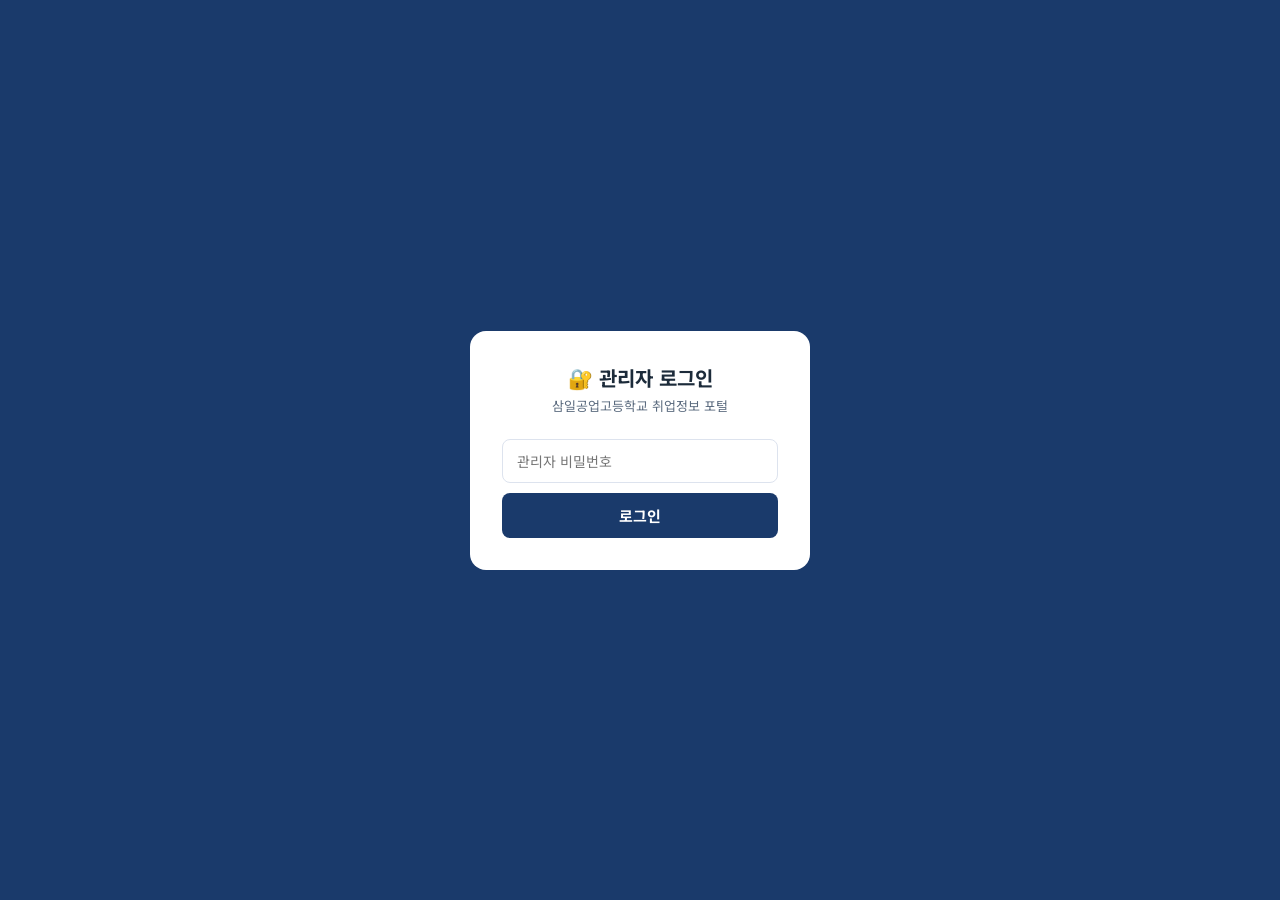
==== admin.html @ c5f9a103 "Add files via upload" ====
<!DOCTYPE html>
<html lang="ko">
<head>
<meta charset="UTF-8">
<meta name="viewport" content="width=device-width, initial-scale=1.0">
<title>관리자 페이지 — 삼일공업고등학교 취업정보 포털</title>
<link href="https://fonts.googleapis.com/css2?family=Noto+Sans+KR:wght@300;400;500;700&display=swap" rel="stylesheet">
<style>
*{margin:0;padding:0;box-sizing:border-box}
:root{
  --primary:#1A3A6B;--primary-light:#2E5FAD;--accent:#E8740A;
  --bg:#F4F6FA;--card:#fff;--text:#1C2B3A;--text-sub:#5A6A7E;
  --border:#DDE3EE;--radius:12px;--shadow:0 2px 12px rgba(26,58,107,.10);
  --red:#E53E3E;--green:#38A169;--sidebar:220px
}
body{font-family:'Noto Sans KR',sans-serif;background:var(--bg);color:var(--text);display:flex;min-height:100vh}

/* 사이드바 */
.sidebar{width:var(--sidebar);background:var(--primary);position:fixed;top:0;left:0;bottom:0;overflow-y:auto;z-index:100}
.sidebar-brand{padding:20px 16px 16px;border-bottom:1px solid rgba(255,255,255,.1)}
.sidebar-brand h2{color:#fff;font-size:14px;font-weight:700}
.sidebar-brand p{color:rgba(255,255,255,.5);font-size:11px;margin-top:2px}
.sidebar-year{padding:10px 16px;background:rgba(255,255,255,.08)}
.sidebar-year label{color:rgba(255,255,255,.6);font-size:11px}
.sidebar-year select{width:100%;margin-top:4px;padding:6px 8px;border-radius:6px;border:none;background:rgba(255,255,255,.15);color:#fff;font-size:13px;font-family:inherit}
.sidebar-year select option{background:var(--primary);color:#fff}
nav.side-nav{padding:8px 0}
.nav-section{padding:10px 16px 4px;font-size:10px;color:rgba(255,255,255,.4);letter-spacing:.5px;text-transform:uppercase}
.nav-item{display:flex;align-items:center;gap:10px;padding:10px 16px;color:rgba(255,255,255,.75);cursor:pointer;transition:.15s;font-size:13px;border-left:3px solid transparent}
.nav-item:hover{background:rgba(255,255,255,.08);color:#fff}
.nav-item.active{background:rgba(255,255,255,.12);color:#fff;border-left-color:var(--accent)}
.nav-item .icon{font-size:16px;width:20px;text-align:center}
.nav-logout{margin:8px 16px;padding:10px;background:rgba(231,74,74,.2);border:1px solid rgba(231,74,74,.3);border-radius:8px;color:#fc8181;font-size:13px;text-align:center;cursor:pointer}
.nav-logout:hover{background:rgba(231,74,74,.3)}

/* 메인 */
.main{margin-left:var(--sidebar);flex:1;padding:24px}
.page-header{margin-bottom:24px}
.page-header h1{font-size:22px;font-weight:700}
.page-header p{font-size:13px;color:var(--text-sub);margin-top:4px}

/* 카드 */
.card{background:var(--card);border-radius:var(--radius);box-shadow:var(--shadow);padding:20px;margin-bottom:16px}
.card-title{font-size:15px;font-weight:700;margin-bottom:16px;display:flex;align-items:center;gap:8px}
.card-title::before{content:'';width:4px;height:18px;background:var(--accent);border-radius:2px}

/* 통계 */
.dash-grid{display:grid;grid-template-columns:repeat(4,1fr);gap:14px;margin-bottom:20px}
.dash-card{background:var(--card);border-radius:var(--radius);padding:16px;box-shadow:var(--shadow);text-align:center}
.dash-num{font-size:28px;font-weight:700;color:var(--primary)}
.dash-label{font-size:12px;color:var(--text-sub);margin-top:4px}

/* 폼 */
.form-row{display:grid;gap:12px;margin-bottom:12px}
.form-row.cols2{grid-template-columns:1fr 1fr}
.form-row.cols3{grid-template-columns:1fr 1fr 1fr}
.form-row.cols4{grid-template-columns:1fr 1fr 1fr 1fr}
.form-group label{display:block;font-size:12px;font-weight:600;margin-bottom:5px;color:var(--text-sub)}
.form-group input,.form-group select,.form-group textarea{width:100%;padding:9px 12px;border:1px solid var(--border);border-radius:8px;font-size:13px;font-family:inherit;outline:none;transition:.2s}
.form-group input:focus,.form-group select:focus,.form-group textarea:focus{border-color:var(--primary-light)}
.form-group textarea{resize:vertical;min-height:80px}

/* 버튼 */
.btn{padding:8px 16px;border-radius:8px;font-size:13px;font-weight:600;cursor:pointer;border:none;font-family:inherit;transition:.15s}
.btn-primary{background:var(--primary);color:#fff}
.btn-primary:hover{background:var(--primary-light)}
.btn-accent{background:var(--accent);color:#fff}
.btn-accent:hover{opacity:.9}
.btn-danger{background:var(--red);color:#fff}
.btn-danger:hover{opacity:.9}
.btn-ghost{background:none;border:1px solid var(--border);color:var(--text-sub)}
.btn-ghost:hover{border-color:var(--primary);color:var(--primary)}
.btn-sm{padding:5px 10px;font-size:12px}
.btn-group{display:flex;gap:8px;margin-top:12px}

/* 테이블 */
.tbl-wrap{overflow-x:auto}
table{width:100%;border-collapse:collapse;font-size:13px}
th{background:var(--bg);padding:10px 12px;text-align:left;font-weight:600;color:var(--text-sub);border-bottom:2px solid var(--border)}
td{padding:10px 12px;border-bottom:1px solid var(--border);vertical-align:middle}
tr:hover td{background:#fafbfd}
.badge{display:inline-block;padding:2px 8px;border-radius:12px;font-size:11px;font-weight:600}
.badge-blue{background:#EBF4FF;color:var(--primary)}
.badge-green{background:#F0FFF4;color:var(--green)}
.badge-orange{background:#FFF3E0;color:var(--accent)}
.badge-red{background:#FFF5F5;color:var(--red)}

/* 탭 패널 */
.tab-panel{display:none}.tab-panel.active{display:block}

/* 토글 스위치 */
.switch{position:relative;display:inline-block;width:40px;height:22px}
.switch input{opacity:0;width:0;height:0}
.slider{position:absolute;cursor:pointer;inset:0;background:#ccc;border-radius:22px;transition:.3s}
.slider:before{content:'';position:absolute;width:16px;height:16px;left:3px;bottom:3px;background:#fff;border-radius:50%;transition:.3s}
input:checked+.slider{background:var(--primary)}
input:checked+.slider:before{transform:translateX(18px)}

/* 알림 */
.alert{padding:10px 14px;border-radius:8px;font-size:13px;margin-bottom:12px}
.alert-success{background:#F0FFF4;color:var(--green);border:1px solid #C6F6D5}
.alert-error{background:#FFF5F5;color:var(--red);border:1px solid #FED7D7}

/* 색상 선택 */
.color-picker-row{display:flex;gap:8px;flex-wrap:wrap;margin-top:6px}
.color-dot{width:28px;height:28px;border-radius:50%;cursor:pointer;border:3px solid transparent;transition:.15s}
.color-dot.selected,.color-dot:hover{border-color:var(--text)}

/* 로그인 화면 */
.login-screen{position:fixed;inset:0;background:var(--primary);display:flex;align-items:center;justify-content:center;z-index:999}
.login-box{background:#fff;border-radius:16px;padding:32px;width:340px;text-align:center}
.login-box h2{font-size:20px;font-weight:700;margin-bottom:4px}
.login-box p{font-size:13px;color:var(--text-sub);margin-bottom:24px}
.login-box input{width:100%;padding:11px 14px;border:1px solid var(--border);border-radius:8px;font-size:14px;font-family:inherit;margin-bottom:10px;outline:none}
.login-box button{width:100%;padding:12px;background:var(--primary);color:#fff;border:none;border-radius:8px;font-size:15px;font-weight:700;cursor:pointer;font-family:inherit}

/* 반응형 */
@media(max-width:900px){
  .sidebar{width:60px}
  .sidebar-brand,.sidebar-year,.nav-section,.nav-item span{display:none}
  .main{margin-left:60px}
  .dash-grid{grid-template-columns:1fr 1fr}
}

.edit-modal-overlay{display:none;position:fixed;inset:0;background:rgba(0,0,0,.5);
  z-index:600;align-items:center;justify-content:center;padding:16px}
.edit-modal-overlay.open{display:flex}
.edit-modal{background:#fff;border-radius:16px;width:100%;max-width:600px;
  max-height:90vh;overflow-y:auto;box-shadow:0 20px 60px rgba(0,0,0,.3)}
.edit-modal-header{padding:18px 20px 14px;border-bottom:1px solid var(--border);
  display:flex;justify-content:space-between;align-items:center;
  position:sticky;top:0;background:#fff;z-index:1}
.edit-modal-header h3{font-size:16px;font-weight:700}
.edit-modal-close{background:none;border:none;font-size:22px;cursor:pointer;color:#999}
.edit-modal-body{padding:20px}
.edit-modal-footer{padding:0 20px 18px;display:flex;gap:8px;justify-content:flex-end}
</style>
</head>
<body>

<!-- 로그인 -->
<div class="login-screen" id="loginScreen" style="display:none">
  <div class="login-box">
    <h2>🔐 관리자 로그인</h2>
    <p>삼일공업고등학교 취업정보 포털</p>
    <input type="password" id="adminPw" placeholder="관리자 비밀번호" onkeydown="if(event.key==='Enter')tryLogin()">
    <button onclick="tryLogin()">로그인</button>
  </div>
</div>

<!-- 사이드바 -->
<div class="sidebar">
  <div class="sidebar-brand">
    <h2>⚙️ 관리자 페이지</h2>
    <p>삼일공업고등학교</p>
  </div>
  <div class="sidebar-year">
    <label>관리 연도</label>
    <select id="yearSelect" onchange="setYear(this.value)"></select>
  </div>
  <nav class="side-nav">
    <div class="nav-section">대시보드</div>
    <div class="nav-item active" onclick="showTab('dashboard',this)"><span class="icon">📊</span><span>현황 대시보드</span></div>

    <div class="nav-section">초기 설정</div>
    <div class="nav-item" onclick="showTab('dept',this)"><span class="icon">🏫</span><span>학과 관리</span></div>
    <div class="nav-item" onclick="showTab('class',this)"><span class="icon">📋</span><span>학과-학년-반 구조</span></div>
    <div class="nav-item" onclick="showTab('teacher',this)"><span class="icon">👨‍🏫</span><span>담임교사 계정</span></div>

    <div class="nav-section">콘텐츠 관리</div>
    <div class="nav-item" onclick="showTab('jobs',this)"><span class="icon">📝</span><span>채용공고 관리</span></div>
    <div class="nav-item" onclick="showTab('banner',this)"><span class="icon">🖼️</span><span>배너 관리</span></div>
    <div class="nav-item" onclick="showTab('employ',this)"><span class="icon">📈</span><span>취업현황 관리</span></div>
    <div class="nav-item" onclick="showTab('stats',this)"><span class="icon">🔢</span><span>통계 설정</span></div>

    <div class="nav-section">학생 데이터</div>
    <div class="nav-item" onclick="showTab('student',this)"><span class="icon">🎓</span><span>학생 데이터</span></div>
  </nav>
  <div class="nav-logout" onclick="logout()">로그아웃</div>
</div>

<!-- 메인 -->
<div class="main">

<!-- 대시보드 -->
<div class="tab-panel active" id="tab-dashboard">
  <div class="page-header"><h1>현황 대시보드</h1><p>전체 현황을 한눈에 확인하세요</p></div>
  <div class="dash-grid">
    <div class="dash-card"><div class="dash-num" id="d-jobs">0</div><div class="dash-label">진행중 채용공고</div></div>
    <div class="dash-card"><div class="dash-num" id="d-teachers">0</div><div class="dash-label">등록 담임교사</div></div>
    <div class="dash-card"><div class="dash-num" id="d-students">0</div><div class="dash-label">등록 학생 수</div></div>
    <div class="dash-card"><div class="dash-num" id="d-depts">0</div><div class="dash-label">운영 학과 수</div></div>
  </div>
  <div class="card">
    <div class="card-title">최근 등록 채용공고</div>
    <div class="tbl-wrap"><table id="dashJobTable">
      <thead><tr><th>업체명</th><th>직무</th><th>마감일</th><th>학교장추천</th><th>상태</th></tr></thead>
      <tbody id="dashJobTb"></tbody>
    </table></div>
  </div>
</div>

<!-- 학과 관리 -->
<div class="tab-panel" id="tab-dept">
  <div class="page-header"><h1>학과 관리</h1><p>학과명을 먼저 설정하세요. 모든 기능의 기반이 됩니다.</p></div>
  <div class="card">
    <div class="card-title">학과 추가</div>
    <div class="form-row cols2">
      <div class="form-group"><label>학과명</label><input id="deptName" placeholder="예: 전자과"></div>
      <div class="form-group"><label>학과 코드</label><input id="deptCode" placeholder="예: EL"></div>
    </div>
    <div class="btn-group"><button class="btn btn-accent" onclick="addDept()">학과 추가</button></div>
  </div>
  <div class="card">
    <div class="card-title">등록된 학과</div>
    <div class="tbl-wrap"><table>
      <thead><tr><th>학과명</th><th>코드</th><th>등록일</th><th>관리</th></tr></thead>
      <tbody id="deptTb"></tbody>
    </table></div>
  </div>
</div>

<!-- 학과-학년-반 구조 -->
<div class="tab-panel" id="tab-class">
  <div class="page-header"><h1>학과-학년-반 구조 설정</h1><p>연도별로 각 학과의 학년-반 구성을 설정합니다.</p></div>
  <div class="card">
    <div class="card-title">반 추가</div>
    <div class="form-row cols4">
      <div class="form-group"><label>학과</label><select id="clsDept"></select></div>
      <div class="form-group"><label>학년</label><select id="clsGrade"><option>1</option><option>2</option><option>3</option></select></div>
      <div class="form-group"><label>반</label><input id="clsNum" type="number" min="1" max="20" placeholder="1"></div>
      <div class="form-group"><label>학생수</label><input id="clsCount" type="number" placeholder="30"></div>
    </div>
    <div class="btn-group"><button class="btn btn-accent" onclick="addClass()">반 추가</button></div>
  </div>
  <div class="card">
    <div class="card-title">구조 현황 (<span id="clsYear"></span>)</div>
    <div class="tbl-wrap"><table>
      <thead><tr><th>학과</th><th>학년</th><th>반</th><th>학생수</th><th>관리</th></tr></thead>
      <tbody id="clsTb"></tbody>
    </table></div>
  </div>
</div>

<!-- 담임교사 계정 -->
<div class="tab-panel" id="tab-teacher">
  <div class="page-header"><h1>담임교사 계정 관리</h1><p>연도별로 담임교사 계정을 생성합니다. 1교사 = 1반.</p></div>
  <div class="card">
    <div class="card-title">계정 추가</div>
    <div class="form-row cols3">
      <div class="form-group"><label>학과</label><select id="tcDept"></select></div>
      <div class="form-group"><label>학년</label><select id="tcGrade"><option>1</option><option>2</option><option>3</option></select></div>
      <div class="form-group"><label>반</label><input id="tcClass" type="number" min="1" placeholder="1"></div>
    </div>
    <div class="form-row cols2">
      <div class="form-group"><label>교사 이름</label><input id="tcName" placeholder="홍길동"></div>
      <div class="form-group"><label>비밀번호</label><input id="tcPw" placeholder="초기 비밀번호"></div>
    </div>
    <div class="btn-group"><button class="btn btn-accent" onclick="addTeacher()">계정 추가</button></div>
  </div>
  <div class="card">
    <div class="card-title">담임교사 목록 (<span id="tcYear"></span>)</div>
    <div class="tbl-wrap"><table>
      <thead><tr><th>학과</th><th>학년</th><th>반</th><th>이름</th><th>아이디</th><th>PW</th><th>관리</th></tr></thead>
      <tbody id="tcTb"></tbody>
    </table></div>
  </div>
</div>

<!-- 채용공고 관리 -->
<div class="tab-panel" id="tab-jobs">
  <div class="page-header"><h1>채용공고 관리</h1><p>채용공고를 등록하고 관리합니다.</p></div>
  <div class="card">
    <div class="card-title">공고 등록</div>
    <div class="form-row cols2">
      <div class="form-group"><label>업체명</label><input id="j-co" placeholder="(주)삼성전자"></div>
      <div class="form-group"><label>직무</label><input id="j-job" placeholder="전자기기 생산"></div>
    </div>
    <div class="form-row cols3">
      <div class="form-group"><label>근무지</label><input id="j-loc" placeholder="수원"></div>
      <div class="form-group"><label>모집인원</label><input id="j-cnt" type="number" placeholder="3"></div>
      <div class="form-group"><label>마감일</label><input id="j-dl" type="date"></div>
    </div>
    <div class="form-row cols2">
      <div class="form-group"><label>태그 (쉼표 구분)</label><input id="j-tags" placeholder="전자과,정규직"></div>
      <div class="form-group"><label>학교장 추천 인원 (0=미해당)</label><input id="j-rec" type="number" value="0" min="0"></div>
    </div>
    <div class="form-row">
      <div class="form-group"><label>상세내용</label><textarea id="j-desc" rows="4" placeholder="채용 상세 내용을 입력하세요"></textarea></div>
    </div>
    <div class="form-row">
      <div class="form-group"><label>붙임파일 URL (쉼표로 구분, 파일명|URL 형식)</label><input id="j-files" placeholder="채용공고문.pdf|https://..., 지원서.hwp|https://..."></div>
    </div>
    <div class="btn-group"><button class="btn btn-accent" onclick="addJob()">공고 등록</button><button class="btn btn-ghost" onclick="clearJobForm()">초기화</button></div>
  </div>
  <div class="card">
    <div class="card-title">공고 목록</div>
    <div class="tbl-wrap"><table>
      <thead><tr><th>업체명</th><th>직무</th><th>근무지</th><th>마감일</th><th>추천</th><th>상태</th><th>관리</th></tr></thead>
      <tbody id="jobTb"></tbody>
    </table></div>
  </div>
</div>

<!-- 배너 관리 -->
<div class="tab-panel" id="tab-banner">
  <div class="page-header"><h1>배너 관리</h1><p>메인 페이지 배너를 등록하고 관리합니다.</p></div>
  <div class="card">
    <div class="card-title">배너 추가</div>
    <div class="form-row cols2">
      <div class="form-group"><label>배너 제목</label><input id="b-title" placeholder="2026 취업박람회 안내"></div>
      <div class="form-group"><label>링크 URL</label><input id="b-url" placeholder="https://..."></div>
    </div>
    <div class="form-row cols2">
      <div class="form-group"><label>마감일</label><input id="b-dl" type="date"></div>
      <div class="form-group"><label>배경 색상</label>
        <div class="color-picker-row" id="colorPicker">
          <div class="color-dot selected" style="background:#1A3A6B" data-color="#1A3A6B" onclick="pickColor(this)"></div>
          <div class="color-dot" style="background:#E8740A" data-color="#E8740A" onclick="pickColor(this)"></div>
          <div class="color-dot" style="background:#2E5FAD" data-color="#2E5FAD" onclick="pickColor(this)"></div>
          <div class="color-dot" style="background:#1D6A4A" data-color="#1D6A4A" onclick="pickColor(this)"></div>
          <div class="color-dot" style="background:#6B46C1" data-color="#6B46C1" onclick="pickColor(this)"></div>
          <div class="color-dot" style="background:#C53030" data-color="#C53030" onclick="pickColor(this)"></div>
        </div>
        <input type="hidden" id="b-color" value="#1A3A6B">
      </div>
    </div>
    <div class="btn-group"><button class="btn btn-accent" onclick="addBanner()">배너 추가</button></div>
  </div>
  <div class="card">
    <div class="card-title">배너 목록</div>
    <div class="tbl-wrap"><table>
      <thead><tr><th>색상</th><th>제목</th><th>마감일</th><th>URL</th><th>관리</th></tr></thead>
      <tbody id="bannerTb"></tbody>
    </table></div>
  </div>
</div>

<!-- 취업현황 -->
<div class="tab-panel" id="tab-employ">
  <div class="page-header"><h1>취업현황 관리</h1><p>연도별 학과별 취업현황을 입력합니다.</p></div>
  <div class="card">
    <div class="card-title">데이터 입력</div>
    <div class="form-row cols3">
      <div class="form-group"><label>학과</label><select id="e-dept"></select></div>
      <div class="form-group"><label>졸업인원</label><input id="e-grad" type="number" placeholder="68"></div>
      <div class="form-group"><label>취업자</label><input id="e-emp" type="number" placeholder="54"></div>
    </div>
    <div class="form-row cols2">
      <div class="form-group"><label>진학자</label><input id="e-adv" type="number" placeholder="8"></div>
      <div class="form-group"><label>연도</label><input id="e-year" type="number" placeholder="2025"></div>
    </div>
    <div class="btn-group"><button class="btn btn-accent" onclick="addEmploy()">저장</button></div>
  </div>
  <div class="card">
    <div class="card-title">주요 취업업체 및 합격자소서/후기</div>
    <div class="form-row cols3">
      <div class="form-group"><label>업체명</label>
        <input id="er-co" placeholder="삼성전자 검색..." autocomplete="off" oninput="showCoSuggest(this.value)" onblur="setTimeout(()=>document.getElementById('co-suggest').style.display='none',200)">
        <div id="co-suggest" style="display:none;position:absolute;background:#fff;border:1px solid var(--border);border-radius:8px;box-shadow:var(--shadow);z-index:50;max-height:160px;overflow-y:auto;min-width:220px"></div>
      </div>
      <div class="form-group"><label>학과</label><select id="er-dept"></select></div>
      <div class="form-group"><label>졸업연도</label><input id="er-year" type="number" placeholder="2025"></div>
    </div>
    <div class="form-row">
      <div class="form-group"><label>합격자소서 (URL 또는 내용)</label><textarea id="er-essay" placeholder="합격자소서 내용 또는 파일 URL"></textarea></div>
    </div>
    <div class="form-row">
      <div class="form-group"><label>합격 후기</label><textarea id="er-review" placeholder="합격 후기 내용"></textarea></div>
    </div>
    <div class="btn-group"><button class="btn btn-accent" onclick="addReview()">등록</button></div>
  </div>
  <div class="card">
    <div class="card-title">취업현황 목록</div>
    <div class="tbl-wrap"><table>
      <thead><tr><th>연도</th><th>학과</th><th>졸업</th><th>취업</th><th>진학</th><th>취업률</th><th>관리</th></tr></thead>
      <tbody id="employTb"></tbody>
    </table></div>
  </div>
</div>

<!-- 통계 설정 -->
<div class="tab-panel" id="tab-stats">
  <div class="page-header"><h1>통계 설정</h1><p>연도별 졸업생 수 및 취업률을 누적 관리합니다.</p></div>
  <div class="card">
    <div class="card-title">연도별 통계 추가</div>
    <div class="form-row cols3">
      <div class="form-group"><label>연도</label><input id="st-year" type="number" placeholder="2025"></div>
      <div class="form-group"><label>졸업생 수</label><input id="st-grad" type="number" placeholder="312"></div>
      <div class="form-group"><label>취업률 (%)</label><input id="st-rate" type="number" placeholder="78"></div>
    </div>
    <div class="btn-group">
      <button class="btn btn-accent" onclick="addStats()">추가</button>
    </div>
    <div id="statsAlert" style="margin-top:12px"></div>
  </div>
  <div class="card">
    <div class="card-title">누적 통계 현황</div>
    <div class="tbl-wrap"><table>
      <thead><tr><th>연도</th><th>졸업생 수</th><th>취업률</th><th>관리</th></tr></thead>
      <tbody id="statsTb"></tbody>
    </table></div>
  </div>
</div>

<!-- 학생 데이터 -->
<div class="tab-panel" id="tab-student">
  <div class="page-header"><h1>학생 데이터 관리</h1><p>담임교사가 업로드한 Excel 파일을 처리합니다.</p></div>
  <div class="card">
    <div class="card-title">Excel 업로드</div>
    <div class="form-row cols2">
      <div class="form-group"><label>학과</label><select id="sd-dept"></select></div>
      <div class="form-group"><label>학년-반</label><select id="sd-class"></select></div>
    </div>
    <div class="form-group" style="margin-bottom:12px"><label>Excel 파일 선택</label>
      <input type="file" id="sd-file" accept=".xlsx,.xls" style="padding:8px;border:1px dashed var(--border);border-radius:8px;width:100%;cursor:pointer">
    </div>
    <div class="btn-group"><button class="btn btn-accent" onclick="uploadExcel()">업로드 처리</button></div>
    <div id="uploadResult" style="margin-top:12px"></div>
  </div>
  <div class="card">
    <div class="card-title">등록 학생 현황</div>
    <div class="form-row cols2">
      <div class="form-group"><label>학과 필터</label><select id="sf-dept" onchange="renderStudents()"><option value="">전체</option></select></div>
      <div class="form-group"><label>검색</label><input id="sf-name" placeholder="이름 또는 학번 검색" oninput="renderStudents()"></div>
    </div>
    <div class="tbl-wrap"><table>
      <thead><tr><th>학과</th><th>학번</th><th>이름</th><th>성별</th><th>담임</th><th>졸업여부</th><th>관리</th></tr></thead>
      <tbody id="studentTb"></tbody>
    </table></div>
  </div>
</div>

<!-- 관리자 설정 -->
<div class="tab-panel" id="tab-settings">
  <div class="page-header"><h1>관리자 설정</h1><p>비밀번호 및 관리자 정보를 관리합니다.</p></div>

  <div class="card">
    <div class="card-title">🔑 마스터 비밀번호</div>
    <p style="font-size:13px;color:var(--text-sub);margin-bottom:14px">마스터 비밀번호는 모든 설정 변경 권한을 가집니다. 최초 기본값: <code>samil_master</code></p>
    <div class="form-row cols3">
      <div class="form-group"><label>현재 마스터 비밀번호</label><input type="password" id="mp-cur" placeholder="현재 비밀번호"></div>
      <div class="form-group"><label>새 비밀번호</label><input type="password" id="mp-new" placeholder="새 비밀번호"></div>
      <div class="form-group"><label>비밀번호 확인</label><input type="password" id="mp-confirm" placeholder="다시 입력"></div>
    </div>
    <div class="btn-group"><button class="btn btn-accent" onclick="changeMasterPw()">마스터 비밀번호 변경</button></div>
    <div id="mp-alert" style="margin-top:10px"></div>
  </div>

  <div class="card">
    <div class="card-title">🔓 공통 비밀번호</div>
    <p style="font-size:13px;color:var(--text-sub);margin-bottom:14px">공통 비밀번호는 여러 관리자가 함께 사용합니다. 최초 기본값: <code>samil2024</code></p>
    <div class="form-row cols3">
      <div class="form-group"><label>마스터 비밀번호 (권한 확인)</label><input type="password" id="cp-master" placeholder="마스터 비밀번호 입력"></div>
      <div class="form-group"><label>새 공통 비밀번호</label><input type="password" id="cp-new" placeholder="새 공통 비밀번호"></div>
      <div class="form-group"><label>비밀번호 확인</label><input type="password" id="cp-confirm" placeholder="다시 입력"></div>
    </div>
    <div class="btn-group"><button class="btn btn-accent" onclick="changeCommonPw()">공통 비밀번호 변경</button></div>
    <div id="cp-alert" style="margin-top:10px"></div>
  </div>

  <div class="card">
    <div class="card-title">ℹ️ 현재 비밀번호 상태</div>
    <table style="width:100%;font-size:13px">
      <thead><tr><th style="padding:8px;background:var(--bg);text-align:left">구분</th><th style="padding:8px;background:var(--bg);text-align:left">설명</th><th style="padding:8px;background:var(--bg);text-align:left">상태</th></tr></thead>
      <tbody>
        <tr><td style="padding:10px">🔑 마스터 비밀번호</td><td style="padding:10px;color:var(--text-sub)">모든 권한 (비밀번호 변경 포함)</td><td style="padding:10px"><span id="mp-status" class="badge badge-blue">설정됨</span></td></tr>
        <tr><td style="padding:10px">🔓 공통 비밀번호</td><td style="padding:10px;color:var(--text-sub)">일반 관리 작업 (공고/배너/현황 등)</td><td style="padding:10px"><span id="cp-status" class="badge badge-green">설정됨</span></td></tr>
      </tbody>
    </table>
  </div>
</div>

</div><!-- /main -->

<script>
// ── 상태 ──
let DB = JSON.parse(localStorage.getItem('samilAdmin')||'{}');
const INIT = {depts:[],classes:[],teachers:[],jobs:[],banners:[],employ:[],reviews:[],students:[],stats:{grad:0,rate:0},year:new Date().getFullYear()};
if(!DB.depts) DB = {...INIT,...DB};

let currentYear = DB.year || new Date().getFullYear();
// 비밀번호 (localStorage 우선, 없으면 기본값)
function getMasterPw(){ return localStorage.getItem('samilMasterPw')||'samil_master'; }
function getCommonPw(){ return localStorage.getItem('samilCommonPw')||'samil2024'; }

function save(){ localStorage.setItem('samilAdmin',JSON.stringify(DB)); }

// Sheets 동기화 헬퍼
async function syncJobToSheets(action, data){
  try{
    let res;
    if(action==='add')    res = await SAMIL_API.addJob(data);
    if(action==='update') res = await SAMIL_API.updateJob(data.id, data);
    if(action==='delete') res = await SAMIL_API.deleteJob(data.id);
    if(action==='toggle') res = await SAMIL_API.toggleJob(data.id);
    if(res && !res.success) console.error('Sheets 동기화 오류:', res.error);
    else {
      // Sheets에서 최신 목록 재로드
      const r = await SAMIL_API.getJobs();
      if(r.success) DB.jobs = r.data;
    }
  }catch(e){ console.warn('Sheets 동기화 실패:', e); }
}
async function syncBannerToSheets(action, data){
  try{
    let res;
    if(action==='add')    res = await SAMIL_API.addBanner(data);
    if(action==='delete') res = await SAMIL_API.deleteBanner(data.id);
    if(res && res.success){
      const r = await SAMIL_API.getBanners();
      if(r.success) DB.banners = r.data;
    }
  }catch(e){ console.warn('Sheets 배너 동기화 실패:', e); }
}
async function syncDeptToSheets(action, data){
  try{
    if(action==='add')    await SAMIL_API.addDept(data);
    if(action==='delete') await SAMIL_API.deleteDept(data.name);
    const r = await SAMIL_API.getDepts();
    if(r.success) DB.depts = r.data;
  }catch(e){ console.warn('Sheets 학과 동기화 실패:', e); }
}
async function syncStatToSheets(action, data){
  try{
    if(action==='save')   await SAMIL_API.saveAnnualStat(data);
    if(action==='delete') await SAMIL_API.deleteAnnualStat(data.year);
    const r = await SAMIL_API.getStats();
    if(r.success) DB.statsHistory = r.data;
  }catch(e){ console.warn('Sheets 통계 동기화 실패:', e); }
}

function changeMasterPw(){
  const cur=document.getElementById('mp-cur').value;
  const nw=document.getElementById('mp-new').value;
  const cf=document.getElementById('mp-confirm').value;
  const al=document.getElementById('mp-alert');
  if(cur!==getMasterPw()){al.innerHTML='<div class="alert alert-error">❌ 현재 비밀번호가 틀렸습니다.</div>';return;}
  if(nw.length<4){al.innerHTML='<div class="alert alert-error">❌ 비밀번호는 4자 이상이어야 합니다.</div>';return;}
  if(nw!==cf){al.innerHTML='<div class="alert alert-error">❌ 새 비밀번호가 일치하지 않습니다.</div>';return;}
  localStorage.setItem('samilMasterPw',nw);
  al.innerHTML='<div class="alert alert-success">✅ 마스터 비밀번호가 변경되었습니다.</div>';
  ['mp-cur','mp-new','mp-confirm'].forEach(x=>document.getElementById(x).value='');
}

function changeCommonPw(){
  const master=document.getElementById('cp-master').value;
  const nw=document.getElementById('cp-new').value;
  const cf=document.getElementById('cp-confirm').value;
  const al=document.getElementById('cp-alert');
  if(master!==getMasterPw()){al.innerHTML='<div class="alert alert-error">❌ 마스터 비밀번호가 틀렸습니다.</div>';return;}
  if(nw.length<4){al.innerHTML='<div class="alert alert-error">❌ 비밀번호는 4자 이상이어야 합니다.</div>';return;}
  if(nw!==cf){al.innerHTML='<div class="alert alert-error">❌ 새 비밀번호가 일치하지 않습니다.</div>';return;}
  localStorage.setItem('samilCommonPw',nw);
  al.innerHTML='<div class="alert alert-success">✅ 공통 비밀번호가 변경되었습니다.</div>';
  ['cp-master','cp-new','cp-confirm'].forEach(x=>document.getElementById(x).value='');
}

// ── 로그인 ──
async function tryLogin(){
  const pw = document.getElementById('adminPw').value;
  if(pw===getMasterPw()||pw===getCommonPw()){
    sessionStorage.setItem('samilAdminAuth','1');
    document.getElementById('loginScreen').style.display='none';
    await loadFromSheets();
    init();
  } else alert('비밀번호가 틀렸습니다.');
}
// 이미 로그인된 경우 스킵
window.addEventListener('DOMContentLoaded', async ()=>{
  if(sessionStorage.getItem('samilAdminAuth')==='1'){
    await loadFromSheets();
    init();
  } else {
    document.getElementById('loginScreen').style.display='flex';
  }
});

async function loadFromSheets(){
  try{
    const [deptsRes, bannersRes, jobsRes, statsRes] = await Promise.all([
      SAMIL_API.getDepts(),
      SAMIL_API.getBanners(),
      SAMIL_API.getJobs(),
      SAMIL_API.getStats(),
    ]);
    if(deptsRes.success && deptsRes.data.length)
      DB.depts = deptsRes.data.map(d=>({name:d.name, code:d.code||'', date:d.startYear||today()}));
    if(bannersRes.success) DB.banners      = bannersRes.data;
    if(jobsRes.success)    DB.jobs         = jobsRes.data;
    if(statsRes.success)   DB.statsHistory = statsRes.data;
    save(); // 로컬 캐시 갱신
  }catch(e){ console.warn('Sheets 로드 오류, 로컬 데이터 사용:', e); }
}
function logout(){ sessionStorage.removeItem('samilAdminAuth'); document.getElementById('loginScreen').style.display='flex'; }

// ── 초기화 ──
function init(){
  // 연도 선택
  const sel = document.getElementById('yearSelect');
  const yr = new Date().getFullYear();
  sel.innerHTML = '';
  for(let y=yr+1;y>=yr-3;y--){ const o=document.createElement('option'); o.value=y; o.textContent=y+'년'; if(y===currentYear) o.selected=true; sel.appendChild(o); }
  renderAll();
}

function setYear(y){ currentYear=parseInt(y); DB.year=currentYear; save(); renderAll(); }

function renderAll(){
  updateDeptSelects();
  renderDepts(); renderClasses(); renderTeachers();
  renderJobs(); renderBanners(); renderEmploy();
  renderStudents(); updateDash();
  document.getElementById('clsYear').textContent = currentYear+'년';
  document.getElementById('tcYear').textContent  = currentYear+'년';
  loadStats();
}

// ── 학과 ──
async function addDept(){
  const name=document.getElementById('deptName').value.trim();
  const code=document.getElementById('deptCode').value.trim();
  if(!name){alert('학과명을 입력하세요');return;}
  if(DB.depts.find(d=>d.name===name)){alert('이미 존재하는 학과입니다');return;}
  DB.depts.push({name,code,date:today()});
  save(); updateDeptSelects(); renderDepts();
  document.getElementById('deptName').value=''; document.getElementById('deptCode').value='';
  await syncDeptToSheets('add',{name,code});
}
async function delDept(i){ if(confirm('삭제하시겠습니까?')){ const name=DB.depts[i].name; DB.depts.splice(i,1); save(); updateDeptSelects(); renderDepts(); await syncDeptToSheets('delete',{name}); } }
function renderDepts(){
  document.getElementById('deptTb').innerHTML = DB.depts.map((d,i)=>
    `<tr><td><strong>${d.name}</strong></td><td>${d.code}</td><td>${d.date}</td>
    <td><button class="btn btn-sm btn-danger" onclick="delDept(${i})">삭제</button></td></tr>`
  ).join('') || '<tr><td colspan="4" style="text-align:center;color:var(--text-sub)">등록된 학과 없음</td></tr>';
}

// ── 학과-학년-반 ──
function addClass(){
  const dept=document.getElementById('clsDept').value;
  const grade=document.getElementById('clsGrade').value;
  const num=document.getElementById('clsNum').value;
  const count=document.getElementById('clsCount').value;
  if(!dept||!num){alert('학과와 반을 입력하세요');return;}
  if(!DB.classes) DB.classes=[];
  DB.classes.push({year:currentYear,dept,grade,num,count,date:today()});
  save(); renderClasses();
}
function delClass(i){ if(confirm('삭제?')){ DB.classes.splice(i,1); save(); renderClasses(); } }
function renderClasses(){
  const list = (DB.classes||[]).filter(c=>c.year===currentYear);
  document.getElementById('clsTb').innerHTML = list.map((c,i)=>{
    const realI = DB.classes.indexOf(c);
    return `<tr><td>${c.dept}</td><td>${c.grade}학년</td><td>${c.num}반</td><td>${c.count||'-'}명</td>
    <td><button class="btn btn-sm btn-danger" onclick="delClass(${realI})">삭제</button></td></tr>`;
  }).join('') || '<tr><td colspan="5" style="text-align:center;color:var(--text-sub)">데이터 없음</td></tr>';
}

// ── 담임교사 ──
function addTeacher(){
  const dept=document.getElementById('tcDept').value;
  const grade=document.getElementById('tcGrade').value;
  const cls=document.getElementById('tcClass').value;
  const name=document.getElementById('tcName').value.trim();
  const pw=document.getElementById('tcPw').value.trim();
  if(!dept||!cls||!name||!pw){alert('모든 항목을 입력하세요');return;}
  const id = `${dept.replace('과','')}_${grade}${cls.padStart(2,'0')}`;
  if(!DB.teachers) DB.teachers=[];
  DB.teachers.push({year:currentYear,dept,grade,cls,name,id,pw,date:today()});
  save(); renderTeachers();
  ['tcClass','tcName','tcPw'].forEach(x=>document.getElementById(x).value='');
}
function delTeacher(i){ if(confirm('삭제?')){ DB.teachers.splice(i,1); save(); renderTeachers(); } }
function renderTeachers(){
  const list=(DB.teachers||[]).filter(t=>t.year===currentYear);
  document.getElementById('tcTb').innerHTML = list.map((t,i)=>{
    const realI=DB.teachers.indexOf(t);
    return `<tr><td>${t.dept}</td><td>${t.grade}학년</td><td>${t.cls}반</td><td><strong>${t.name}</strong></td>
    <td><span class="badge badge-blue">${t.id}</span></td><td>${t.pw}</td>
    <td><button class="btn btn-sm btn-danger" onclick="delTeacher(${realI})">삭제</button></td></tr>`;
  }).join('') || '<tr><td colspan="7" style="text-align:center;color:var(--text-sub)">데이터 없음</td></tr>';
}

// ── 채용공고 ──
function addJob(){
  const co=document.getElementById('j-co').value.trim();
  const job=document.getElementById('j-job').value.trim();
  if(!co||!job){alert('업체명과 직무를 입력하세요');return;}
  const recVal=parseInt(document.getElementById('j-rec').value)||0;
  const filesRaw=document.getElementById('j-files').value.trim();
  const files=filesRaw?filesRaw.split(',').map(f=>{const[name,url]=f.split('|');return{name:name?.trim(),url:url?.trim()||'#'}}):[]; 
  if(!DB.jobs) DB.jobs=[];
  DB.jobs.unshift({
    co,job,loc:document.getElementById('j-loc').value,
    cnt:document.getElementById('j-cnt').value,
    dl:document.getElementById('j-dl').value,
    tags:document.getElementById('j-tags').value.split(',').map(t=>t.trim()).filter(Boolean),
    rec:recVal>0,recCnt:recVal,
    desc:document.getElementById('j-desc').value,
    files,date:today(),active:true
  });
  save(); renderJobs(); clearJobForm(); updateDash();
}
function clearJobForm(){
  ['j-co','j-job','j-loc','j-cnt','j-tags','j-desc','j-files'].forEach(x=>document.getElementById(x).value='');
  document.getElementById('j-rec').value='0';
  // 마감일 기본값: 30일 후
  const d=new Date(); d.setDate(d.getDate()+30);
  document.getElementById('j-dl').value=d.toISOString().split('T')[0];
}

function editJob(i){
  const j=DB.jobs[i];
  document.getElementById('ej-idx').value=i;
  document.getElementById('ej-co').value=j.co||'';
  document.getElementById('ej-job').value=j.job||'';
  document.getElementById('ej-loc').value=j.loc||'';
  document.getElementById('ej-cnt').value=j.cnt||'';
  document.getElementById('ej-dl').value=j.dl||'';
  document.getElementById('ej-tags').value=(j.tags||[]).join(',');
  document.getElementById('ej-rec').value=j.recCnt||0;
  document.getElementById('ej-desc').value=j.desc||'';
  document.getElementById('ej-files').value=(j.files||[]).map(f=>f.name+'|'+f.url).join(', ');
  document.getElementById('jobEditModal').classList.add('open');
}
function closeJobEdit(){
  document.getElementById('jobEditModal').classList.remove('open');
}
function saveJobEdit(){
  const i=parseInt(document.getElementById('ej-idx').value);
  if(isNaN(i)||!DB.jobs[i]){alert('오류: 인덱스 없음');return;}
  const recVal=parseInt(document.getElementById('ej-rec').value)||0;
  const filesRaw=document.getElementById('ej-files').value.trim();
  const files=filesRaw?filesRaw.split(',').map(f=>{
    const[name,url]=f.split('|');
    return{name:(name||'').trim(),url:(url||'#').trim()};
  }).filter(f=>f.name):[];
  DB.jobs[i]={
    ...DB.jobs[i],
    co:document.getElementById('ej-co').value.trim(),
    job:document.getElementById('ej-job').value.trim(),
    loc:document.getElementById('ej-loc').value,
    cnt:document.getElementById('ej-cnt').value,
    dl:document.getElementById('ej-dl').value,
    tags:document.getElementById('ej-tags').value.split(',').map(t=>t.trim()).filter(Boolean),
    rec:recVal>0, recCnt:recVal,
    desc:document.getElementById('ej-desc').value,
    files
  };
  save(); renderJobs(); updateDash(); closeJobEdit();
  alert('수정되었습니다.');
}

function toggleJob(i){ DB.jobs[i].active=!DB.jobs[i].active; save(); renderJobs(); }
function delJob(i){ if(confirm('삭제?')){ DB.jobs.splice(i,1); save(); renderJobs(); updateDash(); } }
function renderJobs(){
  document.getElementById('jobTb').innerHTML = (DB.jobs||[]).map((j,i)=>`
    <tr><td><strong>${j.co}</strong></td><td>${j.job}</td><td>${j.loc}</td><td>${j.dl}</td>
    <td>${j.rec?`<span class="badge badge-orange">${j.recCnt}명</span>`:'—'}</td>
    <td><span class="badge ${j.active?'badge-green':'badge-red'}">${j.active?'진행중':'마감'}</span></td>
    <td style="display:flex;gap:4px">
      <button class="btn btn-sm btn-ghost" onclick="editJob(${i})">수정</button>
      <button class="btn btn-sm btn-ghost" onclick="toggleJob(${i})">${j.active?'마감':'재개'}</button>
      <button class="btn btn-sm btn-danger" onclick="delJob(${i})">삭제</button>
    </td></tr>`
  ).join('') || '<tr><td colspan="7" style="text-align:center;color:var(--text-sub)">공고 없음</td></tr>';
  // 대시보드 최근공고
  document.getElementById('dashJobTb').innerHTML = (DB.jobs||[]).slice(0,5).map(j=>`
    <tr><td>${j.co}</td><td>${j.job}</td><td>${j.dl}</td>
    <td>${j.rec?`<span class="badge badge-orange">${j.recCnt}명</span>`:'—'}</td>
    <td><span class="badge ${j.active?'badge-green':'badge-red'}">${j.active?'진행중':'마감'}</span></td></tr>`
  ).join('');
}

// ── 배너 ──
let pickedColor='#1A3A6B';
function pickColor(el){ pickedColor=el.dataset.color; document.getElementById('b-color').value=pickedColor; document.querySelectorAll('.color-dot').forEach(d=>d.classList.remove('selected')); el.classList.add('selected'); }
function addBanner(){
  const title=document.getElementById('b-title').value.trim();
  if(!title){alert('제목을 입력하세요');return;}
  if(!DB.banners) DB.banners=[];
  const newBanner={title,url:document.getElementById('b-url').value,dl:document.getElementById('b-dl').value,color:pickedColor,date:today()};
  DB.banners.push(newBanner);
  save(); renderBanners();
  syncBannerToSheets('add',newBanner).then(()=>renderBanners());
  ['b-title','b-url','b-dl'].forEach(x=>document.getElementById(x).value='');
}
async function delBanner(i){ if(confirm('삭제?')){ const id=DB.banners[i].id; DB.banners.splice(i,1); save(); renderBanners(); if(id) await syncBannerToSheets('delete',{id}); } }
function renderBanners(){
  document.getElementById('bannerTb').innerHTML=(DB.banners||[]).map((b,i)=>`
    <tr><td><div style="width:24px;height:24px;border-radius:50%;background:${b.color}"></div></td>
    <td><strong>${b.title}</strong></td><td>${b.dl||'—'}</td>
    <td style="max-width:160px;overflow:hidden;text-overflow:ellipsis">${b.url||'—'}</td>
    <td><button class="btn btn-sm btn-danger" onclick="delBanner(${i})">삭제</button></td></tr>`
  ).join('')||'<tr><td colspan="5" style="text-align:center;color:var(--text-sub)">배너 없음</td></tr>';
}

// ── 취업현황 ──
function addEmploy(){
  const dept=document.getElementById('e-dept').value;
  const grad=parseInt(document.getElementById('e-grad').value)||0;
  const emp=parseInt(document.getElementById('e-emp').value)||0;
  const adv=parseInt(document.getElementById('e-adv').value)||0;
  const year=parseInt(document.getElementById('e-year').value)||currentYear;
  if(!dept){alert('학과를 선택하세요');return;}
  if(!DB.employ) DB.employ=[];
  DB.employ.push({year,dept,grad,emp,adv});
  save(); renderEmploy();
}
function showCoSuggest(val){
  const box=document.getElementById('co-suggest');
  if(!val||val.length<1){box.style.display='none';return;}
  const matches=[...new Set((DB.reviews||[]).map(r=>r.co))].filter(c=>c.toLowerCase().includes(val.toLowerCase()));
  if(!matches.length){box.style.display='none';return;}
  box.style.display='block';
  box.innerHTML=matches.map(c=>`<div style="padding:9px 14px;cursor:pointer;font-size:13px" onmousedown="document.getElementById('er-co').value='${c}';document.getElementById('co-suggest').style.display='none'">${c}</div>`).join('');
}
function addReview(){
  const co=document.getElementById('er-co').value.trim();
  const dept=document.getElementById('er-dept').value;
  if(!co){alert('업체명을 입력하세요');return;}
  if(!DB.reviews) DB.reviews=[];
  DB.reviews.push({co,dept,gradYear:document.getElementById('er-year').value,essay:document.getElementById('er-essay').value,review:document.getElementById('er-review').value,date:today()});
  save();
  ['er-co','er-essay','er-review'].forEach(x=>document.getElementById(x).value='');
  alert('등록 완료');
}
function delEmploy(i){ if(confirm('삭제?')){ DB.employ.splice(i,1); save(); renderEmploy(); } }
function renderEmploy(){
  document.getElementById('employTb').innerHTML=(DB.employ||[]).map((e,i)=>
    `<tr><td>${e.year}</td><td>${e.dept}</td><td>${e.grad}</td><td>${e.emp}</td><td>${e.adv}</td>
    <td class="dept-rate" style="font-weight:700;color:var(--primary)">${e.grad?Math.round(e.emp/e.grad*100):0}%</td>
    <td><button class="btn btn-sm btn-danger" onclick="delEmploy(${i})">삭제</button></td></tr>`
  ).join('')||'<tr><td colspan="7" style="text-align:center;color:var(--text-sub)">데이터 없음</td></tr>';
}

// ── 통계 ──
function loadStats(){
  renderStats();
}
function addStats(){
  const year=parseInt(document.getElementById('st-year').value);
  const grad=document.getElementById('st-grad').value;
  const rate=document.getElementById('st-rate').value;
  if(!year||!grad||!rate){alert('모든 항목을 입력하세요');return;}
  if(!DB.statsHistory) DB.statsHistory=[];
  const idx=DB.statsHistory.findIndex(s=>s.year===year);
  if(idx>-1){
    if(!confirm(`${year}년 데이터가 이미 있습니다. 수정하시겠습니까?`)) return;
    DB.statsHistory[idx]={year,grad,rate};
  } else {
    DB.statsHistory.push({year,grad,rate});
    DB.statsHistory.sort((a,b)=>b.year-a.year);
  }
  // 가장 최근 연도를 메인 통계로 사용
  DB.stats=DB.statsHistory[0];
  save(); renderStats();
  document.getElementById('statsAlert').innerHTML='<div class="alert alert-success">✅ 저장되었습니다.</div>';
  setTimeout(()=>document.getElementById('statsAlert').innerHTML='',2000);
  ['st-year','st-grad','st-rate'].forEach(x=>document.getElementById(x).value='');
}
function delStats(i){
  if(confirm('삭제?')){ DB.statsHistory.splice(i,1); DB.stats=DB.statsHistory[0]||{}; save(); renderStats(); }
}
function renderStats(){
  document.getElementById('statsTb').innerHTML=(DB.statsHistory||[]).map((s,i)=>`
    <tr><td><strong>${s.year}년</strong></td><td>${s.grad}명</td><td>${s.rate}%</td>
    <td><button class="btn btn-sm btn-danger" onclick="delStats(${i})">삭제</button></td></tr>`
  ).join('')||'<tr><td colspan="4" style="text-align:center;color:var(--text-sub)">데이터 없음</td></tr>';
}

// ── 학생 ──
function uploadExcel(){
  const file=document.getElementById('sd-file').files[0];
  if(!file){alert('파일을 선택하세요');return;}
  document.getElementById('uploadResult').innerHTML='<div class="alert alert-success">✅ 파일이 선택되었습니다. Google Sheets 연동 후 자동 저장됩니다.</div>';
}
function renderStudents(){
  const filter=document.getElementById('sf-dept').value;
  const q=document.getElementById('sf-name').value.toLowerCase();
  const list=(DB.students||[]).filter(s=>(!filter||s.dept===filter)&&(!q||s.name.includes(q)||s.id.includes(q)));
  document.getElementById('studentTb').innerHTML=list.map((s,i)=>`
    <tr><td>${s.dept}</td><td>${s.id}</td><td><strong>${s.name}</strong></td><td>${s.gender||'—'}</td>
    <td>${s.teacher||'—'}</td><td><span class="badge ${s.graduated?'badge-blue':'badge-green'}">${s.graduated?'졸업':'재학'}</span></td>
    <td><button class="btn btn-sm btn-ghost" onclick="resetPw(${i})">PW초기화</button></td></tr>`
  ).join('')||'<tr><td colspan="7" style="text-align:center;color:var(--text-sub)">학생 데이터 없음<br><small>담임교사가 Excel 업로드 시 자동 생성됩니다</small></td></tr>';
}
function resetPw(i){ if(confirm('초기 비밀번호(생년월일)로 초기화합니까?')){ DB.students[i].pw=DB.students[i].birth; save(); alert('초기화 완료'); } }

// ── 공통 ──
function updateDeptSelects(){
  const depts=DB.depts||[];
  ['clsDept','tcDept','e-dept','er-dept','sd-dept','sf-dept'].forEach(id=>{
    const el=document.getElementById(id);
    if(!el) return;
    const hasAll=id==='sf-dept';
    el.innerHTML=(hasAll?'<option value="">전체</option>':'')+depts.map(d=>`<option value="${d.name}">${d.name}</option>`).join('');
  });
}
function updateDash(){
  document.getElementById('d-jobs').textContent=(DB.jobs||[]).filter(j=>j.active).length;
  document.getElementById('d-teachers').textContent=(DB.teachers||[]).filter(t=>t.year===currentYear).length;
  document.getElementById('d-students').textContent=(DB.students||[]).length;
  document.getElementById('d-depts').textContent=(DB.depts||[]).length;
}
function today(){ return new Date().toLocaleDateString('ko-KR',{year:'numeric',month:'2-digit',day:'2-digit'}); }
function showTab(id,el){
  document.querySelectorAll('.tab-panel').forEach(p=>p.classList.remove('active'));
  document.querySelectorAll('.nav-item').forEach(n=>n.classList.remove('active'));
  document.getElementById('tab-'+id).classList.add('active');
  el.classList.add('active');
  if(id==='dashboard') updateDash();
}
</script>

<!-- 채용공고 수정 모달 -->
<div class="edit-modal-overlay" id="jobEditModal" onclick="if(event.target===this)closeJobEdit()">
  <div class="edit-modal">
    <div class="edit-modal-header">
      <h3>✏️ 채용공고 수정</h3>
      <button class="edit-modal-close" onclick="closeJobEdit()">✕</button>
    </div>
    <div class="edit-modal-body">
      <input type="hidden" id="ej-idx">
      <div class="form-row cols2">
        <div class="form-group"><label>업체명</label><input id="ej-co" placeholder="(주)삼성전자"></div>
        <div class="form-group"><label>직무</label><input id="ej-job" placeholder="전자기기 생산"></div>
      </div>
      <div class="form-row cols3">
        <div class="form-group"><label>근무지</label><input id="ej-loc"></div>
        <div class="form-group"><label>모집인원</label><input id="ej-cnt" type="number"></div>
        <div class="form-group"><label>마감일</label><input id="ej-dl" type="date"></div>
      </div>
      <div class="form-row cols2">
        <div class="form-group"><label>태그 (쉼표 구분)</label><input id="ej-tags" placeholder="전자과,정규직"></div>
        <div class="form-group"><label>학교장 추천 인원 (0=미해당)</label><input id="ej-rec" type="number" min="0"></div>
      </div>
      <div class="form-row">
        <div class="form-group"><label>상세내용</label><textarea id="ej-desc" rows="4"></textarea></div>
      </div>
      <div class="form-row">
        <div class="form-group"><label>붙임파일 URL</label><input id="ej-files" placeholder="파일명|URL, ..."></div>
      </div>
    </div>
    <div class="edit-modal-footer">
      <button class="btn btn-ghost" onclick="closeJobEdit()">취소</button>
      <button class="btn btn-accent" onclick="saveJobEdit()">✅ 저장</button>
    </div>
  </div>
</div>
<script src="samil-api.js"></script>
</body>
</html>
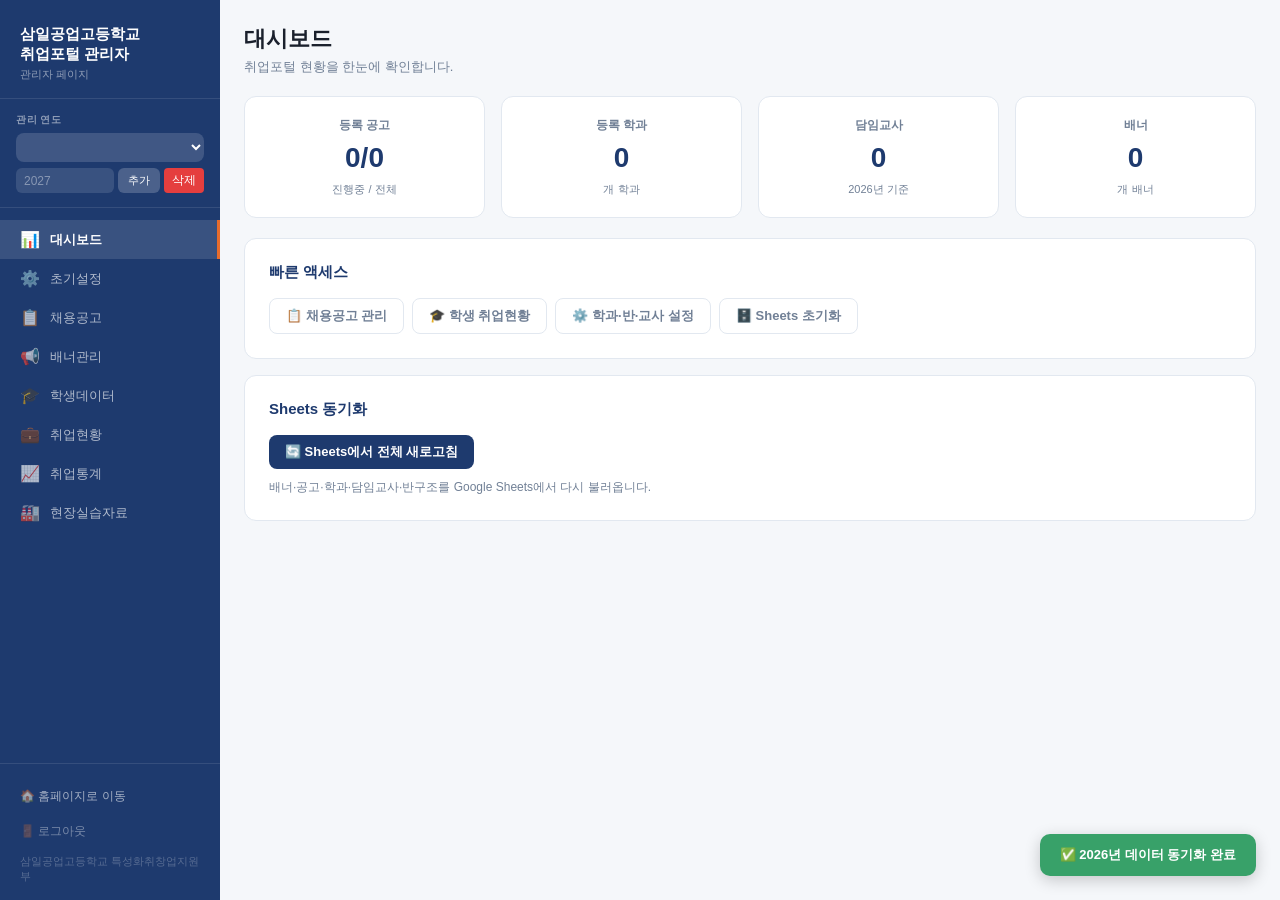
==== commit 33eb0f3b: "Add files via upload" ====
--- a/admin.html
+++ b/admin.html
@@ -3,951 +3,2603 @@
 <head>
 <meta charset="UTF-8">
 <meta name="viewport" content="width=device-width, initial-scale=1.0">
-<title>관리자 페이지 — 삼일공업고등학교 취업정보 포털</title>
-<link href="https://fonts.googleapis.com/css2?family=Noto+Sans+KR:wght@300;400;500;700&display=swap" rel="stylesheet">
+<title>삼일공업고등학교 취업포털 관리자</title>
 <style>
-*{margin:0;padding:0;box-sizing:border-box}
-:root{
-  --primary:#1A3A6B;--primary-light:#2E5FAD;--accent:#E8740A;
-  --bg:#F4F6FA;--card:#fff;--text:#1C2B3A;--text-sub:#5A6A7E;
-  --border:#DDE3EE;--radius:12px;--shadow:0 2px 12px rgba(26,58,107,.10);
-  --red:#E53E3E;--green:#38A169;--sidebar:220px
-}
-body{font-family:'Noto Sans KR',sans-serif;background:var(--bg);color:var(--text);display:flex;min-height:100vh}
-
-/* 사이드바 */
-.sidebar{width:var(--sidebar);background:var(--primary);position:fixed;top:0;left:0;bottom:0;overflow-y:auto;z-index:100}
-.sidebar-brand{padding:20px 16px 16px;border-bottom:1px solid rgba(255,255,255,.1)}
-.sidebar-brand h2{color:#fff;font-size:14px;font-weight:700}
-.sidebar-brand p{color:rgba(255,255,255,.5);font-size:11px;margin-top:2px}
-.sidebar-year{padding:10px 16px;background:rgba(255,255,255,.08)}
-.sidebar-year label{color:rgba(255,255,255,.6);font-size:11px}
-.sidebar-year select{width:100%;margin-top:4px;padding:6px 8px;border-radius:6px;border:none;background:rgba(255,255,255,.15);color:#fff;font-size:13px;font-family:inherit}
-.sidebar-year select option{background:var(--primary);color:#fff}
-nav.side-nav{padding:8px 0}
-.nav-section{padding:10px 16px 4px;font-size:10px;color:rgba(255,255,255,.4);letter-spacing:.5px;text-transform:uppercase}
-.nav-item{display:flex;align-items:center;gap:10px;padding:10px 16px;color:rgba(255,255,255,.75);cursor:pointer;transition:.15s;font-size:13px;border-left:3px solid transparent}
+:root {
+  --primary:#1E3A6E; --primary-light:#2B52A3; --accent:#E86C2C;
+  --bg:#F5F7FA; --card:#fff; --text:#1A202C; --text-sub:#718096;
+  --border:#E2E8F0; --green:#38A169; --red:#E53E3E;
+  --sidebar-w:220px;
+}
+*{box-sizing:border-box;margin:0;padding:0}
+body{font-family:'Pretendard','Apple SD Gothic Neo',sans-serif;font-size:14px;background:var(--bg);color:var(--text)}
+a{text-decoration:none;color:inherit}
+
+/* ── 로그인 오버레이 ── */
+/* ── 레이아웃 ── */
+#app{display:block}
+.sidebar{width:var(--sidebar-w);background:var(--primary);position:fixed;top:0;left:0;bottom:0;display:flex;flex-direction:column;z-index:100;overflow-y:auto}
+.main{margin-left:var(--sidebar-w);min-height:100vh;padding:24px}
+
+/* ── 사이드바 ── */
+.sidebar-brand{padding:24px 20px 16px;border-bottom:1px solid rgba(255,255,255,.1)}
+.sidebar-brand h2{color:#fff;font-size:15px;font-weight:700;line-height:1.3}
+.sidebar-brand p{color:rgba(255,255,255,.5);font-size:11px;margin-top:4px}
+.sidebar-year{padding:14px 16px;border-bottom:1px solid rgba(255,255,255,.1)}
+.sidebar-year label{display:block;color:rgba(255,255,255,.5);font-size:10px;font-weight:600;letter-spacing:.5px;text-transform:uppercase;margin-bottom:6px}
+.sidebar-year select{width:100%;padding:6px 10px;border-radius:8px;border:none;background:rgba(255,255,255,.15);color:#fff;font-size:13px;font-family:inherit;cursor:pointer}
+.sidebar-year select option{color:#000;background:#fff}
+.year-add-row{display:flex;gap:4px;margin-top:6px}
+.year-add-row input{flex:1;padding:5px 8px;border-radius:6px;border:none;background:rgba(255,255,255,.12);color:#fff;font-size:12px;font-family:inherit}
+.year-add-row input::placeholder{color:rgba(255,255,255,.4)}
+.year-add-row button{padding:5px 10px;background:rgba(255,255,255,.2);border:none;border-radius:6px;color:#fff;font-size:11px;cursor:pointer;white-space:nowrap}
+.year-add-row button:hover{background:rgba(255,255,255,.3)}
+.sidebar-nav{flex:1;padding:12px 0}
+.nav-item{display:flex;align-items:center;gap:10px;padding:10px 20px;color:rgba(255,255,255,.65);cursor:pointer;transition:.15s;font-size:13px}
 .nav-item:hover{background:rgba(255,255,255,.08);color:#fff}
-.nav-item.active{background:rgba(255,255,255,.12);color:#fff;border-left-color:var(--accent)}
-.nav-item .icon{font-size:16px;width:20px;text-align:center}
-.nav-logout{margin:8px 16px;padding:10px;background:rgba(231,74,74,.2);border:1px solid rgba(231,74,74,.3);border-radius:8px;color:#fc8181;font-size:13px;text-align:center;cursor:pointer}
-.nav-logout:hover{background:rgba(231,74,74,.3)}
-
-/* 메인 */
-.main{margin-left:var(--sidebar);flex:1;padding:24px}
-.page-header{margin-bottom:24px}
-.page-header h1{font-size:22px;font-weight:700}
-.page-header p{font-size:13px;color:var(--text-sub);margin-top:4px}
-
-/* 카드 */
-.card{background:var(--card);border-radius:var(--radius);box-shadow:var(--shadow);padding:20px;margin-bottom:16px}
-.card-title{font-size:15px;font-weight:700;margin-bottom:16px;display:flex;align-items:center;gap:8px}
-.card-title::before{content:'';width:4px;height:18px;background:var(--accent);border-radius:2px}
-
-/* 통계 */
-.dash-grid{display:grid;grid-template-columns:repeat(4,1fr);gap:14px;margin-bottom:20px}
-.dash-card{background:var(--card);border-radius:var(--radius);padding:16px;box-shadow:var(--shadow);text-align:center}
-.dash-num{font-size:28px;font-weight:700;color:var(--primary)}
-.dash-label{font-size:12px;color:var(--text-sub);margin-top:4px}
-
-/* 폼 */
-.form-row{display:grid;gap:12px;margin-bottom:12px}
-.form-row.cols2{grid-template-columns:1fr 1fr}
-.form-row.cols3{grid-template-columns:1fr 1fr 1fr}
-.form-row.cols4{grid-template-columns:1fr 1fr 1fr 1fr}
-.form-group label{display:block;font-size:12px;font-weight:600;margin-bottom:5px;color:var(--text-sub)}
-.form-group input,.form-group select,.form-group textarea{width:100%;padding:9px 12px;border:1px solid var(--border);border-radius:8px;font-size:13px;font-family:inherit;outline:none;transition:.2s}
-.form-group input:focus,.form-group select:focus,.form-group textarea:focus{border-color:var(--primary-light)}
+.nav-item.active{background:rgba(255,255,255,.12);color:#fff;font-weight:600;border-right:3px solid var(--accent)}
+.nav-item .nav-icon{font-size:16px;width:20px;text-align:center}
+/* 현장실습 */
+.pr-section-card{margin-bottom:14px}
+.pr-section-header{display:flex;align-items:center;justify-content:space-between;margin-bottom:12px;padding-bottom:10px;border-bottom:2px solid var(--primary);gap:8px}
+.pr-file-row{display:flex;align-items:center;gap:10px;padding:9px 12px;background:var(--bg);border-radius:8px;border:1px solid var(--border);margin-bottom:6px}
+.pr-file-name{flex:1;font-size:13px;font-weight:500}
+.pr-add-file{padding-top:10px;border-top:1px dashed var(--border);margin-top:8px}
+.pr-drop-zone{border:2px dashed var(--border);border-radius:8px;padding:20px;text-align:center;cursor:pointer;transition:.2s;background:#fff;margin-bottom:8px}
+.pr-drop-zone:hover,.pr-drop-zone.drag{border-color:var(--primary-light);background:var(--bg)}
+.pr-drop-zone p{font-size:13px;color:var(--text-sub);margin-bottom:6px}
+.pr-drop-zone input[type=file]{display:none}
+.pr-pending{display:flex;align-items:center;gap:8px;padding:7px 10px;background:#EBF8FF;border-radius:6px;font-size:12px;margin-top:6px}
+.pr-progress{font-size:11px;color:var(--primary-light);margin-left:auto}
+.sidebar-footer{padding:16px 20px;border-top:1px solid rgba(255,255,255,.1);font-size:11px;color:rgba(255,255,255,.35)}
+
+/* ── 카드 & 공통 ── */
+.card{background:var(--card);border-radius:12px;padding:24px;border:1px solid var(--border);margin-bottom:16px}
+.card-title{font-size:15px;font-weight:700;color:var(--primary);margin-bottom:16px;display:flex;align-items:center;gap:8px}
+.page-header{margin-bottom:20px}
+.page-header h1{font-size:22px;font-weight:700;color:var(--text)}
+.page-header p{color:var(--text-sub);font-size:13px;margin-top:4px}
+
+/* ── 폼 ── */
+.form-row{display:flex;gap:12px;flex-wrap:wrap;margin-bottom:12px}
+.form-row.cols2>*{flex:1;min-width:160px}
+.form-row.cols3>*{flex:1;min-width:120px}
+.form-group{display:flex;flex-direction:column;gap:5px;margin-bottom:12px}
+.form-group label{font-size:12px;font-weight:600;color:var(--text-sub);letter-spacing:.3px}
+.form-group input,.form-group select,.form-group textarea{padding:8px 12px;border:1px solid var(--border);border-radius:8px;font-size:13px;font-family:inherit;background:#fff;color:var(--text)}
 .form-group textarea{resize:vertical;min-height:80px}
-
-/* 버튼 */
-.btn{padding:8px 16px;border-radius:8px;font-size:13px;font-weight:600;cursor:pointer;border:none;font-family:inherit;transition:.15s}
+.form-group input:focus,.form-group select:focus,.form-group textarea:focus{outline:none;border-color:var(--primary-light)}
+
+/* ── 버튼 ── */
+.btn{padding:8px 16px;border-radius:8px;border:none;font-size:13px;font-family:inherit;font-weight:600;cursor:pointer;transition:.15s;display:inline-flex;align-items:center;gap:6px}
+.btn-accent{background:var(--accent);color:#fff}
+.btn-accent:hover{background:#D45E1E}
 .btn-primary{background:var(--primary);color:#fff}
-.btn-primary:hover{background:var(--primary-light)}
-.btn-accent{background:var(--accent);color:#fff}
-.btn-accent:hover{opacity:.9}
-.btn-danger{background:var(--red);color:#fff}
-.btn-danger:hover{opacity:.9}
-.btn-ghost{background:none;border:1px solid var(--border);color:var(--text-sub)}
-.btn-ghost:hover{border-color:var(--primary);color:var(--primary)}
-.btn-sm{padding:5px 10px;font-size:12px}
-.btn-group{display:flex;gap:8px;margin-top:12px}
-
-/* 테이블 */
+.btn-ghost{background:transparent;border:1px solid var(--border);color:var(--text-sub)}
+.btn-ghost:hover{background:var(--bg)}
+.btn-danger{background:transparent;border:1px solid #FEB2B2;color:var(--red)}
+.btn-danger:hover{background:#FFF5F5}
+.btn-sm{padding:5px 10px;font-size:12px;border-radius:6px}
+
+/* ── 탭 패널 ── */
+.tab-panel{display:none}
+.tab-panel.active{display:block}
+
+/* ── 테이블 ── */
 .tbl-wrap{overflow-x:auto}
 table{width:100%;border-collapse:collapse;font-size:13px}
-th{background:var(--bg);padding:10px 12px;text-align:left;font-weight:600;color:var(--text-sub);border-bottom:2px solid var(--border)}
+th{background:var(--bg);padding:10px 12px;text-align:left;font-weight:600;color:var(--text-sub);font-size:12px;letter-spacing:.3px;border-bottom:2px solid var(--border)}
 td{padding:10px 12px;border-bottom:1px solid var(--border);vertical-align:middle}
-tr:hover td{background:#fafbfd}
-.badge{display:inline-block;padding:2px 8px;border-radius:12px;font-size:11px;font-weight:600}
-.badge-blue{background:#EBF4FF;color:var(--primary)}
-.badge-green{background:#F0FFF4;color:var(--green)}
-.badge-orange{background:#FFF3E0;color:var(--accent)}
-.badge-red{background:#FFF5F5;color:var(--red)}
-
-/* 탭 패널 */
-.tab-panel{display:none}.tab-panel.active{display:block}
-
-/* 토글 스위치 */
-.switch{position:relative;display:inline-block;width:40px;height:22px}
-.switch input{opacity:0;width:0;height:0}
-.slider{position:absolute;cursor:pointer;inset:0;background:#ccc;border-radius:22px;transition:.3s}
-.slider:before{content:'';position:absolute;width:16px;height:16px;left:3px;bottom:3px;background:#fff;border-radius:50%;transition:.3s}
-input:checked+.slider{background:var(--primary)}
-input:checked+.slider:before{transform:translateX(18px)}
-
-/* 알림 */
-.alert{padding:10px 14px;border-radius:8px;font-size:13px;margin-bottom:12px}
-.alert-success{background:#F0FFF4;color:var(--green);border:1px solid #C6F6D5}
-.alert-error{background:#FFF5F5;color:var(--red);border:1px solid #FED7D7}
-
-/* 색상 선택 */
-.color-picker-row{display:flex;gap:8px;flex-wrap:wrap;margin-top:6px}
-.color-dot{width:28px;height:28px;border-radius:50%;cursor:pointer;border:3px solid transparent;transition:.15s}
-.color-dot.selected,.color-dot:hover{border-color:var(--text)}
-
-/* 로그인 화면 */
-.login-screen{position:fixed;inset:0;background:var(--primary);display:flex;align-items:center;justify-content:center;z-index:999}
-.login-box{background:#fff;border-radius:16px;padding:32px;width:340px;text-align:center}
-.login-box h2{font-size:20px;font-weight:700;margin-bottom:4px}
-.login-box p{font-size:13px;color:var(--text-sub);margin-bottom:24px}
-.login-box input{width:100%;padding:11px 14px;border:1px solid var(--border);border-radius:8px;font-size:14px;font-family:inherit;margin-bottom:10px;outline:none}
-.login-box button{width:100%;padding:12px;background:var(--primary);color:#fff;border:none;border-radius:8px;font-size:15px;font-weight:700;cursor:pointer;font-family:inherit}
-
-/* 반응형 */
-@media(max-width:900px){
-  .sidebar{width:60px}
-  .sidebar-brand,.sidebar-year,.nav-section,.nav-item span{display:none}
-  .main{margin-left:60px}
-  .dash-grid{grid-template-columns:1fr 1fr}
-}
-
-.edit-modal-overlay{display:none;position:fixed;inset:0;background:rgba(0,0,0,.5);
-  z-index:600;align-items:center;justify-content:center;padding:16px}
+tr:last-child td{border-bottom:none}
+
+/* ── 배지 ── */
+.badge{display:inline-flex;align-items:center;padding:3px 8px;border-radius:20px;font-size:11px;font-weight:600}
+.badge-active{background:#C6F6D5;color:#276749}
+.badge-closed{background:#E2E8F0;color:#718096}
+.badge-rec{background:#FEF3C7;color:#92400E}
+.tag{display:inline-flex;align-items:center;padding:2px 7px;border-radius:4px;font-size:11px;background:var(--bg);color:var(--text-sub);margin-right:3px}
+
+/* ── 대시보드 stat-box ── */
+.stats-grid{display:grid;grid-template-columns:repeat(auto-fit,minmax(160px,1fr));gap:16px;margin-bottom:20px}
+.stat-box{background:var(--card);border-radius:12px;padding:20px;border:1px solid var(--border);text-align:center}
+.stat-box .val{font-size:28px;font-weight:800;color:var(--primary);margin:8px 0}
+.stat-box .lbl{font-size:12px;color:var(--text-sub);font-weight:600}
+.stat-box .sub{font-size:11px;color:var(--text-sub);margin-top:4px}
+
+/* ── 학생 탭 ── */
+.cls-btn{padding:7px 10px;cursor:pointer;border-radius:6px;font-size:12px;color:var(--text-sub);margin-bottom:2px;transition:.15s;border:1px solid transparent}
+.cls-btn:hover{background:var(--bg)}
+.cls-btn.cls-active{background:#EBF4FF!important;border-color:var(--primary-light)!important;color:var(--primary);font-weight:600}
+.cls-dept-label{font-size:11px;font-weight:700;color:var(--text-sub);padding:8px 0 2px;letter-spacing:.3px;border-top:1px solid var(--border);margin-top:8px}
+.cls-dept-label:first-child{border-top:none;margin-top:0;padding-top:0}
+
+/* ── 업체명 자동완성 ── */
+.ac-wrap{position:relative}
+.ac-list{position:absolute;top:100%;left:0;right:0;background:#fff;border:1px solid var(--border);border-radius:8px;box-shadow:0 4px 16px rgba(0,0,0,.1);z-index:300;max-height:180px;overflow-y:auto;margin-top:2px;display:none}
+.ac-list.open{display:block}
+.ac-item{padding:8px 12px;font-size:13px;cursor:pointer;transition:.1s}
+.ac-item:hover,.ac-item.ac-focused{background:var(--bg);color:var(--primary)}
+/* ── 파일 드래그앤드롭 ── */
+.drop-zone{border:2px dashed var(--border);border-radius:10px;padding:20px 16px;text-align:center;cursor:pointer;transition:.2s;background:#fafbfc;position:relative}
+.drop-zone:hover,.drop-zone.drag-over{border-color:var(--primary-light);background:#EBF4FF}
+.drop-zone input[type=file]{position:absolute;inset:0;opacity:0;cursor:pointer;width:100%;height:100%}
+.drop-zone .drop-icon{font-size:24px;margin-bottom:6px}
+.drop-zone .drop-text{font-size:13px;color:var(--text-sub)}
+.drop-zone .drop-text strong{color:var(--primary-light)}
+.file-list{margin-top:10px;display:flex;flex-direction:column;gap:6px}
+.file-item{display:flex;align-items:center;gap:8px;padding:6px 10px;border-radius:8px;border:1px solid var(--border);background:#fff;font-size:12px}
+.file-item a{flex:1;color:var(--primary-light);text-decoration:none;overflow:hidden;text-overflow:ellipsis;white-space:nowrap}
+.file-item a:hover{text-decoration:underline}
+.file-item .file-size{color:var(--text-sub);white-space:nowrap}
+.file-item button{background:none;border:none;color:var(--red);cursor:pointer;font-size:14px;padding:0 2px;flex-shrink:0}
+/* ── 학생 상세 모달 ── */
+.stu-detail-overlay{position:fixed;inset:0;background:rgba(0,0,0,.45);z-index:300;display:none;align-items:center;justify-content:center;padding:16px}
+.stu-detail-overlay.open{display:flex}
+.stu-detail-modal{background:#fff;border-radius:16px;width:100%;max-width:700px;max-height:88vh;overflow-y:auto;box-shadow:0 24px 60px rgba(0,0,0,.25)}
+.sdm-header{padding:18px 20px 14px;border-bottom:1px solid var(--border);display:flex;justify-content:space-between;align-items:start;position:sticky;top:0;background:#fff;z-index:1;border-radius:16px 16px 0 0}
+.sdm-tabs{display:flex;gap:4px;background:var(--bg);padding:4px;border-radius:10px;margin-bottom:16px;flex-wrap:wrap}
+.sdm-tab{flex:1;padding:7px 4px;border:none;background:none;border-radius:7px;font-size:12px;font-weight:500;cursor:pointer;color:var(--text-sub);font-family:inherit;transition:.15s;min-width:50px}
+.sdm-tab.active{background:#fff;color:var(--primary);font-weight:700;box-shadow:0 1px 6px rgba(0,0,0,.1)}
+.sdm-section{display:none}.sdm-section.active{display:block}
+/* ── 모달 ── */
+.edit-modal-overlay{position:fixed;inset:0;background:rgba(0,0,0,.4);z-index:200;display:none;align-items:center;justify-content:center}
 .edit-modal-overlay.open{display:flex}
-.edit-modal{background:#fff;border-radius:16px;width:100%;max-width:600px;
-  max-height:90vh;overflow-y:auto;box-shadow:0 20px 60px rgba(0,0,0,.3)}
-.edit-modal-header{padding:18px 20px 14px;border-bottom:1px solid var(--border);
-  display:flex;justify-content:space-between;align-items:center;
-  position:sticky;top:0;background:#fff;z-index:1}
-.edit-modal-header h3{font-size:16px;font-weight:700}
-.edit-modal-close{background:none;border:none;font-size:22px;cursor:pointer;color:#999}
-.edit-modal-body{padding:20px}
-.edit-modal-footer{padding:0 20px 18px;display:flex;gap:8px;justify-content:flex-end}
+.edit-modal{background:#fff;border-radius:16px;width:100%;padding:0;box-shadow:0 20px 60px rgba(0,0,0,.2)}
+.edit-modal-header{padding:20px 24px;border-bottom:1px solid var(--border);display:flex;align-items:center;justify-content:space-between}
+.edit-modal-header h3{font-size:16px;font-weight:700;color:var(--primary)}
+.edit-modal-close{background:none;border:none;font-size:20px;cursor:pointer;color:var(--text-sub);line-height:1}
+.edit-modal-body{padding:24px}
+.edit-modal-footer{padding:16px 24px;border-top:1px solid var(--border);display:flex;justify-content:flex-end;gap:8px}
 </style>
 </head>
 <body>
 
-<!-- 로그인 -->
-<div class="login-screen" id="loginScreen" style="display:none">
-  <div class="login-box">
-    <h2>🔐 관리자 로그인</h2>
-    <p>삼일공업고등학교 취업정보 포털</p>
-    <input type="password" id="adminPw" placeholder="관리자 비밀번호" onkeydown="if(event.key==='Enter')tryLogin()">
-    <button onclick="tryLogin()">로그인</button>
-  </div>
-</div>
+<!-- ══════════════════════ 앱 ══════════════════════ -->
+<div id="app">
 
 <!-- 사이드바 -->
 <div class="sidebar">
   <div class="sidebar-brand">
-    <h2>⚙️ 관리자 페이지</h2>
-    <p>삼일공업고등학교</p>
+    <h2>삼일공업고등학교<br>취업포털 관리자</h2>
+    <p>관리자 페이지</p>
   </div>
   <div class="sidebar-year">
     <label>관리 연도</label>
     <select id="yearSelect" onchange="setYear(this.value)"></select>
+    <div class="year-add-row">
+      <input type="number" id="yearAddInput" placeholder="2027" min="2020" max="2099">
+      <button onclick="addYear()">추가</button>
+      <button onclick="deleteCurrentYear()" style="background:#E53E3E;color:#fff;border:none;padding:4px 8px;border-radius:4px;cursor:pointer;font-size:12px">삭제</button>
+    </div>
   </div>
-  <nav class="side-nav">
-    <div class="nav-section">대시보드</div>
-    <div class="nav-item active" onclick="showTab('dashboard',this)"><span class="icon">📊</span><span>현황 대시보드</span></div>
-
-    <div class="nav-section">초기 설정</div>
-    <div class="nav-item" onclick="showTab('dept',this)"><span class="icon">🏫</span><span>학과 관리</span></div>
-    <div class="nav-item" onclick="showTab('class',this)"><span class="icon">📋</span><span>학과-학년-반 구조</span></div>
-    <div class="nav-item" onclick="showTab('teacher',this)"><span class="icon">👨‍🏫</span><span>담임교사 계정</span></div>
-
-    <div class="nav-section">콘텐츠 관리</div>
-    <div class="nav-item" onclick="showTab('jobs',this)"><span class="icon">📝</span><span>채용공고 관리</span></div>
-    <div class="nav-item" onclick="showTab('banner',this)"><span class="icon">🖼️</span><span>배너 관리</span></div>
-    <div class="nav-item" onclick="showTab('employ',this)"><span class="icon">📈</span><span>취업현황 관리</span></div>
-    <div class="nav-item" onclick="showTab('stats',this)"><span class="icon">🔢</span><span>통계 설정</span></div>
-
-    <div class="nav-section">학생 데이터</div>
-    <div class="nav-item" onclick="showTab('student',this)"><span class="icon">🎓</span><span>학생 데이터</span></div>
+  <nav class="sidebar-nav">
+    <div class="nav-item active" onclick="showTab('dash')"><span class="nav-icon">📊</span>대시보드</div>
+    <div class="nav-item" onclick="showTab('setup')"><span class="nav-icon">⚙️</span>초기설정</div>
+    <div class="nav-item" onclick="showTab('job')"><span class="nav-icon">📋</span>채용공고</div>
+    <div class="nav-item" onclick="showTab('banner')"><span class="nav-icon">📢</span>배너관리</div>
+    <div class="nav-item" onclick="showTab('student')"><span class="nav-icon">🎓</span>학생데이터</div>
+    <div class="nav-item" onclick="showTab('employ')"><span class="nav-icon">💼</span>취업현황</div>
+    <div class="nav-item" onclick="showTab('stats')"><span class="nav-icon">📈</span>취업통계</div>
+    <div class="nav-item" onclick="showTab('practice')"><span class="nav-icon">🏭</span>현장실습자료</div>
   </nav>
-  <div class="nav-logout" onclick="logout()">로그아웃</div>
-</div>
-
-<!-- 메인 -->
-<div class="main">
-
-<!-- 대시보드 -->
-<div class="tab-panel active" id="tab-dashboard">
-  <div class="page-header"><h1>현황 대시보드</h1><p>전체 현황을 한눈에 확인하세요</p></div>
-  <div class="dash-grid">
-    <div class="dash-card"><div class="dash-num" id="d-jobs">0</div><div class="dash-label">진행중 채용공고</div></div>
-    <div class="dash-card"><div class="dash-num" id="d-teachers">0</div><div class="dash-label">등록 담임교사</div></div>
-    <div class="dash-card"><div class="dash-num" id="d-students">0</div><div class="dash-label">등록 학생 수</div></div>
-    <div class="dash-card"><div class="dash-num" id="d-depts">0</div><div class="dash-label">운영 학과 수</div></div>
-  </div>
-  <div class="card">
-    <div class="card-title">최근 등록 채용공고</div>
-    <div class="tbl-wrap"><table id="dashJobTable">
-      <thead><tr><th>업체명</th><th>직무</th><th>마감일</th><th>학교장추천</th><th>상태</th></tr></thead>
-      <tbody id="dashJobTb"></tbody>
-    </table></div>
+  <div class="sidebar-footer">
+    <a href="index.html" style="display:flex;align-items:center;gap:6px;color:rgba(255,255,255,.6);padding:8px 0;font-size:12px;text-decoration:none;margin-bottom:6px" onmouseover="this.style.color='#fff'" onmouseout="this.style.color='rgba(255,255,255,.6)'">🏠 홈페이지로 이동</a>
+    <a href="index.html" onclick="localStorage.removeItem('samilAdmin_session')" style="display:flex;align-items:center;gap:6px;color:rgba(255,255,255,.4);padding:4px 0;font-size:12px;text-decoration:none" onmouseover="this.style.color='#fff'" onmouseout="this.style.color='rgba(255,255,255,.4)'">🚪 로그아웃</a>
+    <div style="margin-top:10px;color:rgba(255,255,255,.25);font-size:11px">삼일공업고등학교 특성화취창업지원부</div>
   </div>
 </div>
 
-<!-- 학과 관리 -->
-<div class="tab-panel" id="tab-dept">
-  <div class="page-header"><h1>학과 관리</h1><p>학과명을 먼저 설정하세요. 모든 기능의 기반이 됩니다.</p></div>
-  <div class="card">
-    <div class="card-title">학과 추가</div>
-    <div class="form-row cols2">
-      <div class="form-group"><label>학과명</label><input id="deptName" placeholder="예: 전자과"></div>
-      <div class="form-group"><label>학과 코드</label><input id="deptCode" placeholder="예: EL"></div>
-    </div>
-    <div class="btn-group"><button class="btn btn-accent" onclick="addDept()">학과 추가</button></div>
+<!-- 메인 콘텐츠 -->
+<div class="main">
+
+  <!-- ── 대시보드 ── -->
+  <div class="tab-panel active" id="tab-dash">
+    <div class="page-header"><h1>대시보드</h1><p>취업포털 현황을 한눈에 확인합니다.</p></div>
+    <div class="stats-grid">
+      <div class="stat-box"><div class="lbl">등록 공고</div><div class="val" id="dash-jobs">—</div><div class="sub">진행중 / 전체</div></div>
+      <div class="stat-box"><div class="lbl">등록 학과</div><div class="val" id="dash-depts">—</div><div class="sub">개 학과</div></div>
+      <div class="stat-box"><div class="lbl">담임교사</div><div class="val" id="dash-teachers">—</div><div class="sub"><span id="dash-year">—</span>년 기준</div></div>
+      <div class="stat-box"><div class="lbl">배너</div><div class="val" id="dash-banners">—</div><div class="sub">개 배너</div></div>
+    </div>
+    <div class="card">
+      <div class="card-title">빠른 액세스</div>
+      <div style="display:flex;gap:8px;flex-wrap:wrap">
+        <button class="btn btn-ghost" onclick="showTab('job')">📋 채용공고 관리</button>
+        <button class="btn btn-ghost" onclick="showTab('student')">🎓 학생 취업현황</button>
+        <button class="btn btn-ghost" onclick="showTab('setup')">⚙️ 학과·반·교사 설정</button>
+        <button class="btn btn-ghost" onclick="SAMIL_API.initSheets().then(r=>alert(r.success?'완료':'실패'))">🗄️ Sheets 초기화</button>
+      </div>
+    </div>
+    <div class="card">
+      <div class="card-title">Sheets 동기화</div>
+      <button class="btn btn-primary" onclick="loadFromSheets()">🔄 Sheets에서 전체 새로고침</button>
+      <p style="color:var(--text-sub);font-size:12px;margin-top:10px">배너·공고·학과·담임교사·반구조를 Google Sheets에서 다시 불러옵니다.</p>
+    </div>
   </div>
-  <div class="card">
-    <div class="card-title">등록된 학과</div>
-    <div class="tbl-wrap"><table>
-      <thead><tr><th>학과명</th><th>코드</th><th>등록일</th><th>관리</th></tr></thead>
-      <tbody id="deptTb"></tbody>
-    </table></div>
+
+  <!-- ── 초기설정 ── -->
+  <div class="tab-panel" id="tab-setup">
+    <div class="page-header"><h1>초기설정</h1><p>학과·학년-반 구조·담임교사 계정을 연도별로 관리합니다.</p></div>
+
+    <!-- 학과 관리 -->
+    <div class="card">
+      <div class="card-title">학과 관리 <span id="deptYearLabel" style="font-size:13px;color:var(--text-sub);font-weight:400"></span></div>
+      <div class="form-row">
+        <div class="form-group" style="flex:1"><label>학과명</label><input id="deptInput" placeholder="예: 전자과"></div>
+        <div style="display:flex;align-items:flex-end;padding-bottom:1px">
+          <button class="btn btn-accent" onclick="addDept()">+ 추가</button>
+        </div>
+      </div>
+      <div class="tbl-wrap"><table>
+        <thead><tr><th>학과명</th><th>등록일</th><th>관리</th></tr></thead>
+        <tbody id="deptList"></tbody>
+      </table></div>
+    </div>
+
+    <!-- 학년-반 구조 -->
+    <div class="card">
+      <div class="card-title"><span id="clsYear">—</span>년 학년-반 구조</div>
+      <div class="form-row">
+        <div class="form-group"><label>학과</label><select id="clsDept"></select></div>
+        <div class="form-group"><label>학년</label><select id="clsGrade"><option value="1">1학년</option><option value="2">2학년</option><option value="3">3학년</option></select></div>
+        <div class="form-group"><label>반</label><input id="clsNum" type="number" min="1" max="9" placeholder="1" style="width:80px"></div>
+        <div class="form-group"><label>인원</label><input id="clsCount" type="number" min="0" placeholder="28" style="width:80px"></div>
+        <div style="display:flex;align-items:flex-end;padding-bottom:1px">
+          <button class="btn btn-accent" onclick="addClass()">+ 추가</button>
+        </div>
+      </div>
+      <div class="tbl-wrap"><table>
+        <thead><tr><th>학과</th><th>학년</th><th>반</th><th>인원</th><th>관리</th></tr></thead>
+        <tbody id="classList"></tbody>
+      </table></div>
+    </div>
+
+    <!-- 담임교사 계정 -->
+    <div class="card">
+      <div class="card-title"><span id="tcYear">—</span>년 담임교사 계정</div>
+      <div class="form-row">
+        <div class="form-group"><label>학과</label><select id="tcDept"></select></div>
+        <div class="form-group"><label>학년</label><select id="tcGrade"><option value="1">1학년</option><option value="2">2학년</option><option value="3">3학년</option></select></div>
+        <div class="form-group"><label>반</label><input id="tcCls" type="number" min="1" max="9" placeholder="1" style="width:70px"></div>
+        <div class="form-group"><label>교사명</label><input id="tcName" placeholder="홍길동"></div>
+        <div class="form-group"><label>비밀번호</label><input id="tcPw" placeholder="초기 비밀번호"></div>
+        <div style="display:flex;align-items:flex-end;padding-bottom:1px">
+          <button class="btn btn-accent" onclick="addTeacher()">+ 추가</button>
+        </div>
+      </div>
+      <div class="tbl-wrap"><table>
+        <thead><tr><th>학과</th><th>학년</th><th>반</th><th>교사명</th><th>비밀번호</th><th>관리</th></tr></thead>
+        <tbody id="teacherList"></tbody>
+      </table></div>
+    </div>
+
+    <!-- 비담임교사 계정 -->
+    <div class="card">
+      <div class="card-title"><span id="ntcYear">—</span>년 비담임교사 계정 <span style="font-size:12px;color:var(--text-sub);font-weight:400">(학반 배정 없는 교사 — 담임교사 페이지에 이름+비밀번호로 로그인)</span></div>
+      <div class="form-row">
+        <div class="form-group"><label>교사명</label><input id="ntcName" placeholder="홍길동"></div>
+        <div class="form-group"><label>비밀번호</label><input id="ntcPw" placeholder="초기 비밀번호"></div>
+        <div style="display:flex;align-items:flex-end;padding-bottom:1px">
+          <button class="btn btn-accent" onclick="addNonHomeTeacher()">+ 추가</button>
+        </div>
+      </div>
+      <div class="tbl-wrap"><table>
+        <thead><tr><th>교사명</th><th>비밀번호</th><th>관리</th></tr></thead>
+        <tbody id="nonHomeTeacherList"></tbody>
+      </table></div>
+    </div>
   </div>
-</div>
-
-<!-- 학과-학년-반 구조 -->
-<div class="tab-panel" id="tab-class">
-  <div class="page-header"><h1>학과-학년-반 구조 설정</h1><p>연도별로 각 학과의 학년-반 구성을 설정합니다.</p></div>
-  <div class="card">
-    <div class="card-title">반 추가</div>
-    <div class="form-row cols4">
-      <div class="form-group"><label>학과</label><select id="clsDept"></select></div>
-      <div class="form-group"><label>학년</label><select id="clsGrade"><option>1</option><option>2</option><option>3</option></select></div>
-      <div class="form-group"><label>반</label><input id="clsNum" type="number" min="1" max="20" placeholder="1"></div>
-      <div class="form-group"><label>학생수</label><input id="clsCount" type="number" placeholder="30"></div>
-    </div>
-    <div class="btn-group"><button class="btn btn-accent" onclick="addClass()">반 추가</button></div>
+
+  <!-- ── 채용공고 ── -->
+  <div class="tab-panel" id="tab-job">
+    <div class="page-header"><h1>채용공고 관리</h1><p>공고를 등록·수정·마감 처리합니다.</p></div>
+    <div class="card">
+      <div class="card-title">공고 등록</div>
+      <div class="form-row cols2">
+        <div class="form-group"><label>회사유형</label><select id="j-type"><option value="대기업">대기업</option><option value="중견기업">중견기업</option><option value="중소기업" selected>중소기업</option><option value="공공기관">공공기관</option><option value="기타">기타</option></select></div>
+        <div class="form-group"><label>회사명</label><input id="j-co" placeholder="삼성전자"></div>
+      </div>
+      <div class="form-group"><label>모집분야</label><input id="j-job" placeholder="2026년 하반기 생산직 채용"></div>
+      <div class="form-row cols3">
+        <div class="form-group"><label>근무지</label><input id="j-loc" placeholder="수원시 영통구"></div>
+        <div class="form-group"><label>마감일</label><input id="j-dl" type="date"></div>
+        <div class="form-group"><label>모집인원</label><input id="j-cnt" type="number" min="1" value="1"></div>
+      </div>
+      <div class="form-group"><label>태그 (쉼표 구분)</label><input id="j-tags" placeholder="전기,기계,공조"></div>
+      <div class="form-group">
+        <label>붙임파일 (선택, 여러 파일 가능)</label>
+        <div class="drop-zone" id="j-dropzone" ondragover="onDragOver(event,'j')" ondragleave="onDragLeave(event,'j')" ondrop="onDrop(event,'j')">
+          <input type="file" id="j-file" multiple onchange="onFileSelect(event,'j')">
+          <div class="drop-icon">📂</div>
+          <div class="drop-text">파일을 여기에 끌어다 놓거나 <strong>클릭하여 선택</strong></div>
+        </div>
+        <div class="file-list" id="j-file-list"></div>
+      </div>
+      <div class="form-group">
+        <label>학교장 추천 전형</label>
+        <div style="display:flex;align-items:center;gap:12px;flex-wrap:wrap;margin-top:2px">
+          <button type="button" id="j-rec-btn" data-active="0" onclick="toggleRec('j')"
+            style="padding:7px 18px;border-radius:8px;border:2px solid var(--border);background:#fff;cursor:pointer;font-size:13px;font-weight:600;color:var(--text-sub);transition:.2s">
+            ○ 비활성
+          </button>
+          <div id="j-rec-fields" style="display:none;align-items:center;gap:10px;flex-wrap:wrap">
+            <input id="j-recCnt" type="number" min="1" value="1" placeholder="추천인원"
+              style="width:100px;padding:7px 10px;border:1px solid var(--border);border-radius:8px;font-size:13px;font-family:inherit">
+            <label style="display:flex;align-items:center;gap:6px;cursor:pointer;font-size:13px;color:var(--text-sub)">
+              <input type="checkbox" id="j-recUnlim" onchange="toggleRecUnlim('j')"> 추천인원 제한 없음
+            </label>
+          </div>
+        </div>
+      </div>
+      <button class="btn btn-accent" onclick="addJob()">공고 등록</button>
+    </div>
+    <div class="card">
+      <div class="card-title">공고 목록</div>
+      <div class="tbl-wrap"><table>
+        <thead><tr><th>회사명</th><th>모집분야</th><th>근무지</th><th>마감일</th><th>추천</th><th>상태</th><th>관리</th></tr></thead>
+        <tbody id="jobTb"></tbody>
+      </table></div>
+    </div>
   </div>
-  <div class="card">
-    <div class="card-title">구조 현황 (<span id="clsYear"></span>)</div>
-    <div class="tbl-wrap"><table>
-      <thead><tr><th>학과</th><th>학년</th><th>반</th><th>학생수</th><th>관리</th></tr></thead>
-      <tbody id="clsTb"></tbody>
-    </table></div>
+
+  <!-- ── 배너관리 ── -->
+  <div class="tab-panel" id="tab-banner">
+    <div class="page-header"><h1>배너 관리</h1><p>홈페이지 상단 배너를 관리합니다.</p></div>
+    <div class="card">
+      <div class="card-title">배너 추가</div>
+      <div class="form-row cols2">
+        <div class="form-group"><label>배너 제목</label><input id="bn-title" placeholder="2026년 수원잡페어"></div>
+        <div class="form-group"><label>링크 URL</label><input id="bn-url" placeholder="https://..."></div>
+      </div>
+      <div class="form-row cols2">
+        <div class="form-group">
+          <label>마감일 (선택)</label>
+          <div style="display:flex;align-items:center;gap:10px;flex-wrap:wrap">
+            <input id="bn-dl" type="date" style="flex:1;min-width:140px">
+            <label style="display:flex;align-items:center;gap:6px;cursor:pointer;font-size:13px;color:var(--text-sub);white-space:nowrap">
+              <input type="checkbox" id="bn-noExpiry" onchange="toggleBnDl(this)"> 기간제한 없음
+            </label>
+          </div>
+        </div>
+        <div class="form-group"><label>배경색</label><input id="bn-color" type="color" value="#1E3A6E" style="height:38px;padding:4px 8px"></div>
+      </div>
+      <button class="btn btn-accent" onclick="addBanner()">배너 추가</button>
+    </div>
+    <div class="card">
+      <div class="card-title">배너 목록</div>
+      <div id="bannerList"></div>
+    </div>
   </div>
-</div>
-
-<!-- 담임교사 계정 -->
-<div class="tab-panel" id="tab-teacher">
-  <div class="page-header"><h1>담임교사 계정 관리</h1><p>연도별로 담임교사 계정을 생성합니다. 1교사 = 1반.</p></div>
-  <div class="card">
-    <div class="card-title">계정 추가</div>
-    <div class="form-row cols3">
-      <div class="form-group"><label>학과</label><select id="tcDept"></select></div>
-      <div class="form-group"><label>학년</label><select id="tcGrade"><option>1</option><option>2</option><option>3</option></select></div>
-      <div class="form-group"><label>반</label><input id="tcClass" type="number" min="1" placeholder="1"></div>
-    </div>
-    <div class="form-row cols2">
-      <div class="form-group"><label>교사 이름</label><input id="tcName" placeholder="홍길동"></div>
-      <div class="form-group"><label>비밀번호</label><input id="tcPw" placeholder="초기 비밀번호"></div>
-    </div>
-    <div class="btn-group"><button class="btn btn-accent" onclick="addTeacher()">계정 추가</button></div>
+
+  <!-- ── 학생 데이터 (NEW) ── -->
+  <div class="tab-panel" id="tab-student">
+    <div class="page-header"><h1>학생 데이터 관리</h1><p>학급을 선택하여 취업·진학 현황을 입력합니다. 저장 즉시 홈 취업현황에 반영됩니다.</p></div>
+    <div style="display:grid;grid-template-columns:220px 1fr;gap:16px;align-items:start">
+      <!-- 좌측: 학급 목록 -->
+      <div class="card" style="padding:16px;position:sticky;top:24px">
+        <div class="card-title" style="margin-bottom:12px">등록 학과-학급</div>
+        <div id="classListPanel" style="font-size:13px">
+          <p style="color:var(--text-sub);font-size:12px">설정에서 학년-반 구조를 먼저 등록하세요.</p>
+        </div>
+      </div>
+      <!-- 우측: 학생 목록 -->
+      <div class="card">
+        <div class="card-title" id="studentRightTitle">학생 목록</div>
+        <div id="studentPanelContent" style="text-align:center;padding:48px 0;color:var(--text-sub);font-size:13px">
+          ← 좌측에서 학급을 선택하세요
+        </div>
+      </div>
+    </div>
   </div>
-  <div class="card">
-    <div class="card-title">담임교사 목록 (<span id="tcYear"></span>)</div>
-    <div class="tbl-wrap"><table>
-      <thead><tr><th>학과</th><th>학년</th><th>반</th><th>이름</th><th>아이디</th><th>PW</th><th>관리</th></tr></thead>
-      <tbody id="tcTb"></tbody>
-    </table></div>
+
+  <!-- ── 취업현황 (NEW) ── -->
+  <div class="tab-panel" id="tab-employ">
+    <div class="page-header"><h1>취업현황 관리</h1><p>이전 연도 학과별 취업현황 데이터 및 합격자소서를 관리합니다.</p></div>
+
+    <!-- 학과별 취업현황 CRUD -->
+    <div class="card">
+      <div class="card-title" style="justify-content:space-between">
+        <span>학과별 취업현황 (이전 연도)</span>
+        <div style="display:flex;align-items:center;gap:8px;margin-left:auto">
+          <select id="emp-yr-sel" onchange="renderEmploy()" style="padding:6px 10px;border:1px solid var(--border);border-radius:8px;font-size:13px;font-family:inherit"></select>
+          <button class="btn btn-accent btn-sm" onclick="openEmployDataModal(-1)">+ 추가</button>
+        </div>
+      </div>
+      <div class="tbl-wrap"><table>
+        <thead><tr><th>학과</th><th>졸업</th><th>취업</th><th>진학</th><th>취업률</th><th>진학률</th><th>관리</th></tr></thead>
+        <tbody id="employTb"></tbody>
+      </table></div>
+    </div>
+
+    <!-- 주요 취업업체 / 합격자소서 -->
+    <div class="card">
+      <div class="card-title">주요 취업업체 및 합격자소서/후기</div>
+
+      <!-- 입력 폼 -->
+      <div style="background:var(--bg);border-radius:10px;padding:16px;margin-bottom:16px">
+        <div class="form-row cols3" style="margin-bottom:0">
+          <div class="form-group">
+            <label>업체명</label>
+            <div class="ac-wrap">
+              <input id="er-co" placeholder="삼성전자" autocomplete="off"
+                oninput="acSearch(this,'er-ac-list')" onkeydown="acKeyNav(event,'er-ac-list')" onblur="setTimeout(()=>acClose('er-ac-list'),150)">
+              <div class="ac-list" id="er-ac-list"></div>
+            </div>
+          </div>
+          <div class="form-group"><label>기업구분</label>
+            <select id="er-type">
+              <option value="">선택</option>
+              <option>공무원</option><option>공공기관</option><option>대기업</option><option>중소기업</option><option>기타</option>
+            </select>
+          </div>
+          <div class="form-group"><label>학과</label><select id="er-dept"></select></div>
+        </div>
+        <div class="form-row cols2" style="margin-bottom:0">
+          <div class="form-group"><label>연도</label><input id="er-year" type="number" placeholder="2025"></div>
+          <div class="form-group"><label>학번</label>
+            <div style="display:flex;gap:6px">
+              <input id="er-sid" placeholder="3102" style="flex:1">
+              <button class="btn btn-ghost" style="white-space:nowrap;padding:0 10px;font-size:12px" onclick="loadStudentToReview()">불러오기</button>
+            </div>
+          </div>
+        </div>
+        <div class="form-row cols2" style="margin-bottom:0">
+          <div class="form-group"><label>학생 이름</label><input id="er-sname" placeholder="홍길동"></div>
+          <div class="form-group"><label>출신중학교</label><input id="er-middle" placeholder="매향중학교"></div>
+        </div>
+        <div class="form-row cols2" style="margin-bottom:0">
+          <div class="form-group"><label>자격증 <span style="font-size:11px;color:var(--text-sub)">(불러오기 자동입력)</span></label><input id="er-certs" placeholder="자동입력 또는 직접입력"></div>
+        </div>
+        <div class="form-row cols2" style="margin-bottom:0">
+          <div class="form-group"><label>출결 요약</label><input id="er-attend" placeholder="자동입력 또는 직접입력"></div>
+          <div class="form-group"><label>동아리</label><input id="er-clubs" placeholder="자동입력 또는 직접입력"></div>
+        </div>
+        <div class="form-group"><label>성적요약</label><input id="er-summary" placeholder="자동입력 또는 직접입력"></div>
+        <div class="form-group">
+          <label>합격자소서 파일 (선택, 여러 파일 가능)</label>
+          <div class="drop-zone" id="er-dropzone" ondragover="onDragOver(event,'er')" ondragleave="onDragLeave(event,'er')" ondrop="onDrop(event,'er')">
+            <input type="file" id="er-file" multiple onchange="onFileSelect(event,'er')">
+            <div class="drop-icon">📂</div>
+            <div class="drop-text">파일을 끌어다 놓거나 <strong>클릭하여 선택</strong></div>
+          </div>
+          <div class="file-list" id="er-file-list"></div>
+        </div>
+        <div class="form-group"><label>합격 후기 (간단 메모)</label><textarea id="er-review" placeholder="면접 준비, 자소서 핵심..."></textarea></div>
+        <button class="btn btn-accent" onclick="addReview()">+ 추가</button>
+      </div>
+
+      <!-- 등록 후기 목록: 좌(업체) / 우(학생) 2패널 -->
+      <div id="reviewList">
+        <p style="color:var(--text-sub);font-size:13px">등록된 후기 없음</p>
+      </div>
+    </div>
   </div>
-</div>
-
-<!-- 채용공고 관리 -->
-<div class="tab-panel" id="tab-jobs">
-  <div class="page-header"><h1>채용공고 관리</h1><p>채용공고를 등록하고 관리합니다.</p></div>
-  <div class="card">
-    <div class="card-title">공고 등록</div>
-    <div class="form-row cols2">
-      <div class="form-group"><label>업체명</label><input id="j-co" placeholder="(주)삼성전자"></div>
-      <div class="form-group"><label>직무</label><input id="j-job" placeholder="전자기기 생산"></div>
-    </div>
-    <div class="form-row cols3">
-      <div class="form-group"><label>근무지</label><input id="j-loc" placeholder="수원"></div>
-      <div class="form-group"><label>모집인원</label><input id="j-cnt" type="number" placeholder="3"></div>
-      <div class="form-group"><label>마감일</label><input id="j-dl" type="date"></div>
-    </div>
-    <div class="form-row cols2">
-      <div class="form-group"><label>태그 (쉼표 구분)</label><input id="j-tags" placeholder="전자과,정규직"></div>
-      <div class="form-group"><label>학교장 추천 인원 (0=미해당)</label><input id="j-rec" type="number" value="0" min="0"></div>
-    </div>
-    <div class="form-row">
-      <div class="form-group"><label>상세내용</label><textarea id="j-desc" rows="4" placeholder="채용 상세 내용을 입력하세요"></textarea></div>
-    </div>
-    <div class="form-row">
-      <div class="form-group"><label>붙임파일 URL (쉼표로 구분, 파일명|URL 형식)</label><input id="j-files" placeholder="채용공고문.pdf|https://..., 지원서.hwp|https://..."></div>
-    </div>
-    <div class="btn-group"><button class="btn btn-accent" onclick="addJob()">공고 등록</button><button class="btn btn-ghost" onclick="clearJobForm()">초기화</button></div>
+
+  <!-- ── 취업통계 ── -->
+  <div class="tab-panel" id="tab-stats">
+    <div class="page-header"><h1>취업통계 (연도별 집계)</h1><p>학교 전체 연도별 취업 통계를 관리합니다.</p></div>
+    <div class="card">
+      <div class="card-title">통계 추가</div>
+      <div class="form-row">
+        <div class="form-group"><label>학년도</label><input id="st-year" type="number" placeholder="2025"></div>
+        <div class="form-group"><label>졸업생수</label><input id="st-grad" type="number" placeholder="200"></div>
+        <div class="form-group"><label>취업자수</label><input id="st-emp" type="number" placeholder="160"></div>
+      </div>
+      <button class="btn btn-accent" onclick="addStat()">저장</button>
+    </div>
+    <div class="card">
+      <div class="card-title">통계 현황</div>
+      <div class="tbl-wrap"><table>
+        <thead><tr><th>학년도</th><th>졸업생</th><th>취업자</th><th>취업률</th><th>관리</th></tr></thead>
+        <tbody id="statTb"></tbody>
+      </table></div>
+    </div>
   </div>
-  <div class="card">
-    <div class="card-title">공고 목록</div>
-    <div class="tbl-wrap"><table>
-      <thead><tr><th>업체명</th><th>직무</th><th>근무지</th><th>마감일</th><th>추천</th><th>상태</th><th>관리</th></tr></thead>
-      <tbody id="jobTb"></tbody>
-    </table></div>
+
+  <!-- ── 현장실습자료 ── -->
+  <div class="tab-panel" id="tab-practice">
+    <div class="page-header"><h1>현장실습 자료실 관리</h1><p>단계별 자료를 등록하고 순서를 관리합니다.</p></div>
+    <div class="card">
+      <div class="card-title">단계 추가</div>
+      <div style="display:flex;gap:10px;align-items:flex-end">
+        <div class="form-group" style="flex:1;margin:0"><label>단계명</label><input id="pr-sec-title" placeholder="예: 1단계: 사전준비"></div>
+        <button class="btn btn-accent" onclick="addPrSection()">+ 단계 추가</button>
+      </div>
+    </div>
+    <div id="prSectionList"></div>
   </div>
-</div>
-
-<!-- 배너 관리 -->
-<div class="tab-panel" id="tab-banner">
-  <div class="page-header"><h1>배너 관리</h1><p>메인 페이지 배너를 등록하고 관리합니다.</p></div>
-  <div class="card">
-    <div class="card-title">배너 추가</div>
-    <div class="form-row cols2">
-      <div class="form-group"><label>배너 제목</label><input id="b-title" placeholder="2026 취업박람회 안내"></div>
-      <div class="form-group"><label>링크 URL</label><input id="b-url" placeholder="https://..."></div>
-    </div>
-    <div class="form-row cols2">
-      <div class="form-group"><label>마감일</label><input id="b-dl" type="date"></div>
-      <div class="form-group"><label>배경 색상</label>
-        <div class="color-picker-row" id="colorPicker">
-          <div class="color-dot selected" style="background:#1A3A6B" data-color="#1A3A6B" onclick="pickColor(this)"></div>
-          <div class="color-dot" style="background:#E8740A" data-color="#E8740A" onclick="pickColor(this)"></div>
-          <div class="color-dot" style="background:#2E5FAD" data-color="#2E5FAD" onclick="pickColor(this)"></div>
-          <div class="color-dot" style="background:#1D6A4A" data-color="#1D6A4A" onclick="pickColor(this)"></div>
-          <div class="color-dot" style="background:#6B46C1" data-color="#6B46C1" onclick="pickColor(this)"></div>
-          <div class="color-dot" style="background:#C53030" data-color="#C53030" onclick="pickColor(this)"></div>
-        </div>
-        <input type="hidden" id="b-color" value="#1A3A6B">
-      </div>
-    </div>
-    <div class="btn-group"><button class="btn btn-accent" onclick="addBanner()">배너 추가</button></div>
-  </div>
-  <div class="card">
-    <div class="card-title">배너 목록</div>
-    <div class="tbl-wrap"><table>
-      <thead><tr><th>색상</th><th>제목</th><th>마감일</th><th>URL</th><th>관리</th></tr></thead>
-      <tbody id="bannerTb"></tbody>
-    </table></div>
-  </div>
-</div>
-
-<!-- 취업현황 -->
-<div class="tab-panel" id="tab-employ">
-  <div class="page-header"><h1>취업현황 관리</h1><p>연도별 학과별 취업현황을 입력합니다.</p></div>
-  <div class="card">
-    <div class="card-title">데이터 입력</div>
-    <div class="form-row cols3">
-      <div class="form-group"><label>학과</label><select id="e-dept"></select></div>
-      <div class="form-group"><label>졸업인원</label><input id="e-grad" type="number" placeholder="68"></div>
-      <div class="form-group"><label>취업자</label><input id="e-emp" type="number" placeholder="54"></div>
-    </div>
-    <div class="form-row cols2">
-      <div class="form-group"><label>진학자</label><input id="e-adv" type="number" placeholder="8"></div>
-      <div class="form-group"><label>연도</label><input id="e-year" type="number" placeholder="2025"></div>
-    </div>
-    <div class="btn-group"><button class="btn btn-accent" onclick="addEmploy()">저장</button></div>
-  </div>
-  <div class="card">
-    <div class="card-title">주요 취업업체 및 합격자소서/후기</div>
-    <div class="form-row cols3">
-      <div class="form-group"><label>업체명</label>
-        <input id="er-co" placeholder="삼성전자 검색..." autocomplete="off" oninput="showCoSuggest(this.value)" onblur="setTimeout(()=>document.getElementById('co-suggest').style.display='none',200)">
-        <div id="co-suggest" style="display:none;position:absolute;background:#fff;border:1px solid var(--border);border-radius:8px;box-shadow:var(--shadow);z-index:50;max-height:160px;overflow-y:auto;min-width:220px"></div>
-      </div>
-      <div class="form-group"><label>학과</label><select id="er-dept"></select></div>
-      <div class="form-group"><label>졸업연도</label><input id="er-year" type="number" placeholder="2025"></div>
-    </div>
-    <div class="form-row">
-      <div class="form-group"><label>합격자소서 (URL 또는 내용)</label><textarea id="er-essay" placeholder="합격자소서 내용 또는 파일 URL"></textarea></div>
-    </div>
-    <div class="form-row">
-      <div class="form-group"><label>합격 후기</label><textarea id="er-review" placeholder="합격 후기 내용"></textarea></div>
-    </div>
-    <div class="btn-group"><button class="btn btn-accent" onclick="addReview()">등록</button></div>
-  </div>
-  <div class="card">
-    <div class="card-title">취업현황 목록</div>
-    <div class="tbl-wrap"><table>
-      <thead><tr><th>연도</th><th>학과</th><th>졸업</th><th>취업</th><th>진학</th><th>취업률</th><th>관리</th></tr></thead>
-      <tbody id="employTb"></tbody>
-    </table></div>
-  </div>
-</div>
-
-<!-- 통계 설정 -->
-<div class="tab-panel" id="tab-stats">
-  <div class="page-header"><h1>통계 설정</h1><p>연도별 졸업생 수 및 취업률을 누적 관리합니다.</p></div>
-  <div class="card">
-    <div class="card-title">연도별 통계 추가</div>
-    <div class="form-row cols3">
-      <div class="form-group"><label>연도</label><input id="st-year" type="number" placeholder="2025"></div>
-      <div class="form-group"><label>졸업생 수</label><input id="st-grad" type="number" placeholder="312"></div>
-      <div class="form-group"><label>취업률 (%)</label><input id="st-rate" type="number" placeholder="78"></div>
-    </div>
-    <div class="btn-group">
-      <button class="btn btn-accent" onclick="addStats()">추가</button>
-    </div>
-    <div id="statsAlert" style="margin-top:12px"></div>
-  </div>
-  <div class="card">
-    <div class="card-title">누적 통계 현황</div>
-    <div class="tbl-wrap"><table>
-      <thead><tr><th>연도</th><th>졸업생 수</th><th>취업률</th><th>관리</th></tr></thead>
-      <tbody id="statsTb"></tbody>
-    </table></div>
-  </div>
-</div>
-
-<!-- 학생 데이터 -->
-<div class="tab-panel" id="tab-student">
-  <div class="page-header"><h1>학생 데이터 관리</h1><p>담임교사가 업로드한 Excel 파일을 처리합니다.</p></div>
-  <div class="card">
-    <div class="card-title">Excel 업로드</div>
-    <div class="form-row cols2">
-      <div class="form-group"><label>학과</label><select id="sd-dept"></select></div>
-      <div class="form-group"><label>학년-반</label><select id="sd-class"></select></div>
-    </div>
-    <div class="form-group" style="margin-bottom:12px"><label>Excel 파일 선택</label>
-      <input type="file" id="sd-file" accept=".xlsx,.xls" style="padding:8px;border:1px dashed var(--border);border-radius:8px;width:100%;cursor:pointer">
-    </div>
-    <div class="btn-group"><button class="btn btn-accent" onclick="uploadExcel()">업로드 처리</button></div>
-    <div id="uploadResult" style="margin-top:12px"></div>
-  </div>
-  <div class="card">
-    <div class="card-title">등록 학생 현황</div>
-    <div class="form-row cols2">
-      <div class="form-group"><label>학과 필터</label><select id="sf-dept" onchange="renderStudents()"><option value="">전체</option></select></div>
-      <div class="form-group"><label>검색</label><input id="sf-name" placeholder="이름 또는 학번 검색" oninput="renderStudents()"></div>
-    </div>
-    <div class="tbl-wrap"><table>
-      <thead><tr><th>학과</th><th>학번</th><th>이름</th><th>성별</th><th>담임</th><th>졸업여부</th><th>관리</th></tr></thead>
-      <tbody id="studentTb"></tbody>
-    </table></div>
-  </div>
-</div>
-
-<!-- 관리자 설정 -->
-<div class="tab-panel" id="tab-settings">
-  <div class="page-header"><h1>관리자 설정</h1><p>비밀번호 및 관리자 정보를 관리합니다.</p></div>
-
-  <div class="card">
-    <div class="card-title">🔑 마스터 비밀번호</div>
-    <p style="font-size:13px;color:var(--text-sub);margin-bottom:14px">마스터 비밀번호는 모든 설정 변경 권한을 가집니다. 최초 기본값: <code>samil_master</code></p>
-    <div class="form-row cols3">
-      <div class="form-group"><label>현재 마스터 비밀번호</label><input type="password" id="mp-cur" placeholder="현재 비밀번호"></div>
-      <div class="form-group"><label>새 비밀번호</label><input type="password" id="mp-new" placeholder="새 비밀번호"></div>
-      <div class="form-group"><label>비밀번호 확인</label><input type="password" id="mp-confirm" placeholder="다시 입력"></div>
-    </div>
-    <div class="btn-group"><button class="btn btn-accent" onclick="changeMasterPw()">마스터 비밀번호 변경</button></div>
-    <div id="mp-alert" style="margin-top:10px"></div>
-  </div>
-
-  <div class="card">
-    <div class="card-title">🔓 공통 비밀번호</div>
-    <p style="font-size:13px;color:var(--text-sub);margin-bottom:14px">공통 비밀번호는 여러 관리자가 함께 사용합니다. 최초 기본값: <code>samil2024</code></p>
-    <div class="form-row cols3">
-      <div class="form-group"><label>마스터 비밀번호 (권한 확인)</label><input type="password" id="cp-master" placeholder="마스터 비밀번호 입력"></div>
-      <div class="form-group"><label>새 공통 비밀번호</label><input type="password" id="cp-new" placeholder="새 공통 비밀번호"></div>
-      <div class="form-group"><label>비밀번호 확인</label><input type="password" id="cp-confirm" placeholder="다시 입력"></div>
-    </div>
-    <div class="btn-group"><button class="btn btn-accent" onclick="changeCommonPw()">공통 비밀번호 변경</button></div>
-    <div id="cp-alert" style="margin-top:10px"></div>
-  </div>
-
-  <div class="card">
-    <div class="card-title">ℹ️ 현재 비밀번호 상태</div>
-    <table style="width:100%;font-size:13px">
-      <thead><tr><th style="padding:8px;background:var(--bg);text-align:left">구분</th><th style="padding:8px;background:var(--bg);text-align:left">설명</th><th style="padding:8px;background:var(--bg);text-align:left">상태</th></tr></thead>
-      <tbody>
-        <tr><td style="padding:10px">🔑 마스터 비밀번호</td><td style="padding:10px;color:var(--text-sub)">모든 권한 (비밀번호 변경 포함)</td><td style="padding:10px"><span id="mp-status" class="badge badge-blue">설정됨</span></td></tr>
-        <tr><td style="padding:10px">🔓 공통 비밀번호</td><td style="padding:10px;color:var(--text-sub)">일반 관리 작업 (공고/배너/현황 등)</td><td style="padding:10px"><span id="cp-status" class="badge badge-green">설정됨</span></td></tr>
-      </tbody>
-    </table>
-  </div>
-</div>
 
 </div><!-- /main -->
-
-<script>
-// ── 상태 ──
-let DB = JSON.parse(localStorage.getItem('samilAdmin')||'{}');
-const INIT = {depts:[],classes:[],teachers:[],jobs:[],banners:[],employ:[],reviews:[],students:[],stats:{grad:0,rate:0},year:new Date().getFullYear()};
-if(!DB.depts) DB = {...INIT,...DB};
-
-let currentYear = DB.year || new Date().getFullYear();
-// 비밀번호 (localStorage 우선, 없으면 기본값)
-function getMasterPw(){ return localStorage.getItem('samilMasterPw')||'samil_master'; }
-function getCommonPw(){ return localStorage.getItem('samilCommonPw')||'samil2024'; }
-
-function save(){ localStorage.setItem('samilAdmin',JSON.stringify(DB)); }
-
-// Sheets 동기화 헬퍼
-async function syncJobToSheets(action, data){
-  try{
-    let res;
-    if(action==='add')    res = await SAMIL_API.addJob(data);
-    if(action==='update') res = await SAMIL_API.updateJob(data.id, data);
-    if(action==='delete') res = await SAMIL_API.deleteJob(data.id);
-    if(action==='toggle') res = await SAMIL_API.toggleJob(data.id);
-    if(res && !res.success) console.error('Sheets 동기화 오류:', res.error);
-    else {
-      // Sheets에서 최신 목록 재로드
-      const r = await SAMIL_API.getJobs();
-      if(r.success) DB.jobs = r.data;
-    }
-  }catch(e){ console.warn('Sheets 동기화 실패:', e); }
-}
-async function syncBannerToSheets(action, data){
-  try{
-    let res;
-    if(action==='add')    res = await SAMIL_API.addBanner(data);
-    if(action==='delete') res = await SAMIL_API.deleteBanner(data.id);
-    if(res && res.success){
-      const r = await SAMIL_API.getBanners();
-      if(r.success) DB.banners = r.data;
-    }
-  }catch(e){ console.warn('Sheets 배너 동기화 실패:', e); }
-}
-async function syncDeptToSheets(action, data){
-  try{
-    if(action==='add')    await SAMIL_API.addDept(data);
-    if(action==='delete') await SAMIL_API.deleteDept(data.name);
-    const r = await SAMIL_API.getDepts();
-    if(r.success) DB.depts = r.data;
-  }catch(e){ console.warn('Sheets 학과 동기화 실패:', e); }
-}
-async function syncStatToSheets(action, data){
-  try{
-    if(action==='save')   await SAMIL_API.saveAnnualStat(data);
-    if(action==='delete') await SAMIL_API.deleteAnnualStat(data.year);
-    const r = await SAMIL_API.getStats();
-    if(r.success) DB.statsHistory = r.data;
-  }catch(e){ console.warn('Sheets 통계 동기화 실패:', e); }
-}
-
-function changeMasterPw(){
-  const cur=document.getElementById('mp-cur').value;
-  const nw=document.getElementById('mp-new').value;
-  const cf=document.getElementById('mp-confirm').value;
-  const al=document.getElementById('mp-alert');
-  if(cur!==getMasterPw()){al.innerHTML='<div class="alert alert-error">❌ 현재 비밀번호가 틀렸습니다.</div>';return;}
-  if(nw.length<4){al.innerHTML='<div class="alert alert-error">❌ 비밀번호는 4자 이상이어야 합니다.</div>';return;}
-  if(nw!==cf){al.innerHTML='<div class="alert alert-error">❌ 새 비밀번호가 일치하지 않습니다.</div>';return;}
-  localStorage.setItem('samilMasterPw',nw);
-  al.innerHTML='<div class="alert alert-success">✅ 마스터 비밀번호가 변경되었습니다.</div>';
-  ['mp-cur','mp-new','mp-confirm'].forEach(x=>document.getElementById(x).value='');
-}
-
-function changeCommonPw(){
-  const master=document.getElementById('cp-master').value;
-  const nw=document.getElementById('cp-new').value;
-  const cf=document.getElementById('cp-confirm').value;
-  const al=document.getElementById('cp-alert');
-  if(master!==getMasterPw()){al.innerHTML='<div class="alert alert-error">❌ 마스터 비밀번호가 틀렸습니다.</div>';return;}
-  if(nw.length<4){al.innerHTML='<div class="alert alert-error">❌ 비밀번호는 4자 이상이어야 합니다.</div>';return;}
-  if(nw!==cf){al.innerHTML='<div class="alert alert-error">❌ 새 비밀번호가 일치하지 않습니다.</div>';return;}
-  localStorage.setItem('samilCommonPw',nw);
-  al.innerHTML='<div class="alert alert-success">✅ 공통 비밀번호가 변경되었습니다.</div>';
-  ['cp-master','cp-new','cp-confirm'].forEach(x=>document.getElementById(x).value='');
-}
-
-// ── 로그인 ──
-async function tryLogin(){
-  const pw = document.getElementById('adminPw').value;
-  if(pw===getMasterPw()||pw===getCommonPw()){
-    sessionStorage.setItem('samilAdminAuth','1');
-    document.getElementById('loginScreen').style.display='none';
-    await loadFromSheets();
-    init();
-  } else alert('비밀번호가 틀렸습니다.');
-}
-// 이미 로그인된 경우 스킵
-window.addEventListener('DOMContentLoaded', async ()=>{
-  if(sessionStorage.getItem('samilAdminAuth')==='1'){
-    await loadFromSheets();
-    init();
-  } else {
-    document.getElementById('loginScreen').style.display='flex';
-  }
-});
-
-async function loadFromSheets(){
-  try{
-    const [deptsRes, bannersRes, jobsRes, statsRes] = await Promise.all([
-      SAMIL_API.getDepts(),
-      SAMIL_API.getBanners(),
-      SAMIL_API.getJobs(),
-      SAMIL_API.getStats(),
-    ]);
-    if(deptsRes.success && deptsRes.data.length)
-      DB.depts = deptsRes.data.map(d=>({name:d.name, code:d.code||'', date:d.startYear||today()}));
-    if(bannersRes.success) DB.banners      = bannersRes.data;
-    if(jobsRes.success)    DB.jobs         = jobsRes.data;
-    if(statsRes.success)   DB.statsHistory = statsRes.data;
-    save(); // 로컬 캐시 갱신
-  }catch(e){ console.warn('Sheets 로드 오류, 로컬 데이터 사용:', e); }
-}
-function logout(){ sessionStorage.removeItem('samilAdminAuth'); document.getElementById('loginScreen').style.display='flex'; }
-
-// ── 초기화 ──
-function init(){
-  // 연도 선택
-  const sel = document.getElementById('yearSelect');
-  const yr = new Date().getFullYear();
-  sel.innerHTML = '';
-  for(let y=yr+1;y>=yr-3;y--){ const o=document.createElement('option'); o.value=y; o.textContent=y+'년'; if(y===currentYear) o.selected=true; sel.appendChild(o); }
-  renderAll();
-}
-
-function setYear(y){ currentYear=parseInt(y); DB.year=currentYear; save(); renderAll(); }
-
-function renderAll(){
-  updateDeptSelects();
-  renderDepts(); renderClasses(); renderTeachers();
-  renderJobs(); renderBanners(); renderEmploy();
-  renderStudents(); updateDash();
-  document.getElementById('clsYear').textContent = currentYear+'년';
-  document.getElementById('tcYear').textContent  = currentYear+'년';
-  loadStats();
-}
-
-// ── 학과 ──
-async function addDept(){
-  const name=document.getElementById('deptName').value.trim();
-  const code=document.getElementById('deptCode').value.trim();
-  if(!name){alert('학과명을 입력하세요');return;}
-  if(DB.depts.find(d=>d.name===name)){alert('이미 존재하는 학과입니다');return;}
-  DB.depts.push({name,code,date:today()});
-  save(); updateDeptSelects(); renderDepts();
-  document.getElementById('deptName').value=''; document.getElementById('deptCode').value='';
-  await syncDeptToSheets('add',{name,code});
-}
-async function delDept(i){ if(confirm('삭제하시겠습니까?')){ const name=DB.depts[i].name; DB.depts.splice(i,1); save(); updateDeptSelects(); renderDepts(); await syncDeptToSheets('delete',{name}); } }
-function renderDepts(){
-  document.getElementById('deptTb').innerHTML = DB.depts.map((d,i)=>
-    `<tr><td><strong>${d.name}</strong></td><td>${d.code}</td><td>${d.date}</td>
-    <td><button class="btn btn-sm btn-danger" onclick="delDept(${i})">삭제</button></td></tr>`
-  ).join('') || '<tr><td colspan="4" style="text-align:center;color:var(--text-sub)">등록된 학과 없음</td></tr>';
-}
-
-// ── 학과-학년-반 ──
-function addClass(){
-  const dept=document.getElementById('clsDept').value;
-  const grade=document.getElementById('clsGrade').value;
-  const num=document.getElementById('clsNum').value;
-  const count=document.getElementById('clsCount').value;
-  if(!dept||!num){alert('학과와 반을 입력하세요');return;}
-  if(!DB.classes) DB.classes=[];
-  DB.classes.push({year:currentYear,dept,grade,num,count,date:today()});
-  save(); renderClasses();
-}
-function delClass(i){ if(confirm('삭제?')){ DB.classes.splice(i,1); save(); renderClasses(); } }
-function renderClasses(){
-  const list = (DB.classes||[]).filter(c=>c.year===currentYear);
-  document.getElementById('clsTb').innerHTML = list.map((c,i)=>{
-    const realI = DB.classes.indexOf(c);
-    return `<tr><td>${c.dept}</td><td>${c.grade}학년</td><td>${c.num}반</td><td>${c.count||'-'}명</td>
-    <td><button class="btn btn-sm btn-danger" onclick="delClass(${realI})">삭제</button></td></tr>`;
-  }).join('') || '<tr><td colspan="5" style="text-align:center;color:var(--text-sub)">데이터 없음</td></tr>';
-}
-
-// ── 담임교사 ──
-function addTeacher(){
-  const dept=document.getElementById('tcDept').value;
-  const grade=document.getElementById('tcGrade').value;
-  const cls=document.getElementById('tcClass').value;
-  const name=document.getElementById('tcName').value.trim();
-  const pw=document.getElementById('tcPw').value.trim();
-  if(!dept||!cls||!name||!pw){alert('모든 항목을 입력하세요');return;}
-  const id = `${dept.replace('과','')}_${grade}${cls.padStart(2,'0')}`;
-  if(!DB.teachers) DB.teachers=[];
-  DB.teachers.push({year:currentYear,dept,grade,cls,name,id,pw,date:today()});
-  save(); renderTeachers();
-  ['tcClass','tcName','tcPw'].forEach(x=>document.getElementById(x).value='');
-}
-function delTeacher(i){ if(confirm('삭제?')){ DB.teachers.splice(i,1); save(); renderTeachers(); } }
-function renderTeachers(){
-  const list=(DB.teachers||[]).filter(t=>t.year===currentYear);
-  document.getElementById('tcTb').innerHTML = list.map((t,i)=>{
-    const realI=DB.teachers.indexOf(t);
-    return `<tr><td>${t.dept}</td><td>${t.grade}학년</td><td>${t.cls}반</td><td><strong>${t.name}</strong></td>
-    <td><span class="badge badge-blue">${t.id}</span></td><td>${t.pw}</td>
-    <td><button class="btn btn-sm btn-danger" onclick="delTeacher(${realI})">삭제</button></td></tr>`;
-  }).join('') || '<tr><td colspan="7" style="text-align:center;color:var(--text-sub)">데이터 없음</td></tr>';
-}
-
-// ── 채용공고 ──
-function addJob(){
-  const co=document.getElementById('j-co').value.trim();
-  const job=document.getElementById('j-job').value.trim();
-  if(!co||!job){alert('업체명과 직무를 입력하세요');return;}
-  const recVal=parseInt(document.getElementById('j-rec').value)||0;
-  const filesRaw=document.getElementById('j-files').value.trim();
-  const files=filesRaw?filesRaw.split(',').map(f=>{const[name,url]=f.split('|');return{name:name?.trim(),url:url?.trim()||'#'}}):[]; 
-  if(!DB.jobs) DB.jobs=[];
-  DB.jobs.unshift({
-    co,job,loc:document.getElementById('j-loc').value,
-    cnt:document.getElementById('j-cnt').value,
-    dl:document.getElementById('j-dl').value,
-    tags:document.getElementById('j-tags').value.split(',').map(t=>t.trim()).filter(Boolean),
-    rec:recVal>0,recCnt:recVal,
-    desc:document.getElementById('j-desc').value,
-    files,date:today(),active:true
-  });
-  save(); renderJobs(); clearJobForm(); updateDash();
-}
-function clearJobForm(){
-  ['j-co','j-job','j-loc','j-cnt','j-tags','j-desc','j-files'].forEach(x=>document.getElementById(x).value='');
-  document.getElementById('j-rec').value='0';
-  // 마감일 기본값: 30일 후
-  const d=new Date(); d.setDate(d.getDate()+30);
-  document.getElementById('j-dl').value=d.toISOString().split('T')[0];
-}
-
-function editJob(i){
-  const j=DB.jobs[i];
-  document.getElementById('ej-idx').value=i;
-  document.getElementById('ej-co').value=j.co||'';
-  document.getElementById('ej-job').value=j.job||'';
-  document.getElementById('ej-loc').value=j.loc||'';
-  document.getElementById('ej-cnt').value=j.cnt||'';
-  document.getElementById('ej-dl').value=j.dl||'';
-  document.getElementById('ej-tags').value=(j.tags||[]).join(',');
-  document.getElementById('ej-rec').value=j.recCnt||0;
-  document.getElementById('ej-desc').value=j.desc||'';
-  document.getElementById('ej-files').value=(j.files||[]).map(f=>f.name+'|'+f.url).join(', ');
-  document.getElementById('jobEditModal').classList.add('open');
-}
-function closeJobEdit(){
-  document.getElementById('jobEditModal').classList.remove('open');
-}
-function saveJobEdit(){
-  const i=parseInt(document.getElementById('ej-idx').value);
-  if(isNaN(i)||!DB.jobs[i]){alert('오류: 인덱스 없음');return;}
-  const recVal=parseInt(document.getElementById('ej-rec').value)||0;
-  const filesRaw=document.getElementById('ej-files').value.trim();
-  const files=filesRaw?filesRaw.split(',').map(f=>{
-    const[name,url]=f.split('|');
-    return{name:(name||'').trim(),url:(url||'#').trim()};
-  }).filter(f=>f.name):[];
-  DB.jobs[i]={
-    ...DB.jobs[i],
-    co:document.getElementById('ej-co').value.trim(),
-    job:document.getElementById('ej-job').value.trim(),
-    loc:document.getElementById('ej-loc').value,
-    cnt:document.getElementById('ej-cnt').value,
-    dl:document.getElementById('ej-dl').value,
-    tags:document.getElementById('ej-tags').value.split(',').map(t=>t.trim()).filter(Boolean),
-    rec:recVal>0, recCnt:recVal,
-    desc:document.getElementById('ej-desc').value,
-    files
-  };
-  save(); renderJobs(); updateDash(); closeJobEdit();
-  alert('수정되었습니다.');
-}
-
-function toggleJob(i){ DB.jobs[i].active=!DB.jobs[i].active; save(); renderJobs(); }
-function delJob(i){ if(confirm('삭제?')){ DB.jobs.splice(i,1); save(); renderJobs(); updateDash(); } }
-function renderJobs(){
-  document.getElementById('jobTb').innerHTML = (DB.jobs||[]).map((j,i)=>`
-    <tr><td><strong>${j.co}</strong></td><td>${j.job}</td><td>${j.loc}</td><td>${j.dl}</td>
-    <td>${j.rec?`<span class="badge badge-orange">${j.recCnt}명</span>`:'—'}</td>
-    <td><span class="badge ${j.active?'badge-green':'badge-red'}">${j.active?'진행중':'마감'}</span></td>
-    <td style="display:flex;gap:4px">
-      <button class="btn btn-sm btn-ghost" onclick="editJob(${i})">수정</button>
-      <button class="btn btn-sm btn-ghost" onclick="toggleJob(${i})">${j.active?'마감':'재개'}</button>
-      <button class="btn btn-sm btn-danger" onclick="delJob(${i})">삭제</button>
-    </td></tr>`
-  ).join('') || '<tr><td colspan="7" style="text-align:center;color:var(--text-sub)">공고 없음</td></tr>';
-  // 대시보드 최근공고
-  document.getElementById('dashJobTb').innerHTML = (DB.jobs||[]).slice(0,5).map(j=>`
-    <tr><td>${j.co}</td><td>${j.job}</td><td>${j.dl}</td>
-    <td>${j.rec?`<span class="badge badge-orange">${j.recCnt}명</span>`:'—'}</td>
-    <td><span class="badge ${j.active?'badge-green':'badge-red'}">${j.active?'진행중':'마감'}</span></td></tr>`
-  ).join('');
-}
-
-// ── 배너 ──
-let pickedColor='#1A3A6B';
-function pickColor(el){ pickedColor=el.dataset.color; document.getElementById('b-color').value=pickedColor; document.querySelectorAll('.color-dot').forEach(d=>d.classList.remove('selected')); el.classList.add('selected'); }
-function addBanner(){
-  const title=document.getElementById('b-title').value.trim();
-  if(!title){alert('제목을 입력하세요');return;}
-  if(!DB.banners) DB.banners=[];
-  const newBanner={title,url:document.getElementById('b-url').value,dl:document.getElementById('b-dl').value,color:pickedColor,date:today()};
-  DB.banners.push(newBanner);
-  save(); renderBanners();
-  syncBannerToSheets('add',newBanner).then(()=>renderBanners());
-  ['b-title','b-url','b-dl'].forEach(x=>document.getElementById(x).value='');
-}
-async function delBanner(i){ if(confirm('삭제?')){ const id=DB.banners[i].id; DB.banners.splice(i,1); save(); renderBanners(); if(id) await syncBannerToSheets('delete',{id}); } }
-function renderBanners(){
-  document.getElementById('bannerTb').innerHTML=(DB.banners||[]).map((b,i)=>`
-    <tr><td><div style="width:24px;height:24px;border-radius:50%;background:${b.color}"></div></td>
-    <td><strong>${b.title}</strong></td><td>${b.dl||'—'}</td>
-    <td style="max-width:160px;overflow:hidden;text-overflow:ellipsis">${b.url||'—'}</td>
-    <td><button class="btn btn-sm btn-danger" onclick="delBanner(${i})">삭제</button></td></tr>`
-  ).join('')||'<tr><td colspan="5" style="text-align:center;color:var(--text-sub)">배너 없음</td></tr>';
-}
-
-// ── 취업현황 ──
-function addEmploy(){
-  const dept=document.getElementById('e-dept').value;
-  const grad=parseInt(document.getElementById('e-grad').value)||0;
-  const emp=parseInt(document.getElementById('e-emp').value)||0;
-  const adv=parseInt(document.getElementById('e-adv').value)||0;
-  const year=parseInt(document.getElementById('e-year').value)||currentYear;
-  if(!dept){alert('학과를 선택하세요');return;}
-  if(!DB.employ) DB.employ=[];
-  DB.employ.push({year,dept,grad,emp,adv});
-  save(); renderEmploy();
-}
-function showCoSuggest(val){
-  const box=document.getElementById('co-suggest');
-  if(!val||val.length<1){box.style.display='none';return;}
-  const matches=[...new Set((DB.reviews||[]).map(r=>r.co))].filter(c=>c.toLowerCase().includes(val.toLowerCase()));
-  if(!matches.length){box.style.display='none';return;}
-  box.style.display='block';
-  box.innerHTML=matches.map(c=>`<div style="padding:9px 14px;cursor:pointer;font-size:13px" onmousedown="document.getElementById('er-co').value='${c}';document.getElementById('co-suggest').style.display='none'">${c}</div>`).join('');
-}
-function addReview(){
-  const co=document.getElementById('er-co').value.trim();
-  const dept=document.getElementById('er-dept').value;
-  if(!co){alert('업체명을 입력하세요');return;}
-  if(!DB.reviews) DB.reviews=[];
-  DB.reviews.push({co,dept,gradYear:document.getElementById('er-year').value,essay:document.getElementById('er-essay').value,review:document.getElementById('er-review').value,date:today()});
-  save();
-  ['er-co','er-essay','er-review'].forEach(x=>document.getElementById(x).value='');
-  alert('등록 완료');
-}
-function delEmploy(i){ if(confirm('삭제?')){ DB.employ.splice(i,1); save(); renderEmploy(); } }
-function renderEmploy(){
-  document.getElementById('employTb').innerHTML=(DB.employ||[]).map((e,i)=>
-    `<tr><td>${e.year}</td><td>${e.dept}</td><td>${e.grad}</td><td>${e.emp}</td><td>${e.adv}</td>
-    <td class="dept-rate" style="font-weight:700;color:var(--primary)">${e.grad?Math.round(e.emp/e.grad*100):0}%</td>
-    <td><button class="btn btn-sm btn-danger" onclick="delEmploy(${i})">삭제</button></td></tr>`
-  ).join('')||'<tr><td colspan="7" style="text-align:center;color:var(--text-sub)">데이터 없음</td></tr>';
-}
-
-// ── 통계 ──
-function loadStats(){
-  renderStats();
-}
-function addStats(){
-  const year=parseInt(document.getElementById('st-year').value);
-  const grad=document.getElementById('st-grad').value;
-  const rate=document.getElementById('st-rate').value;
-  if(!year||!grad||!rate){alert('모든 항목을 입력하세요');return;}
-  if(!DB.statsHistory) DB.statsHistory=[];
-  const idx=DB.statsHistory.findIndex(s=>s.year===year);
-  if(idx>-1){
-    if(!confirm(`${year}년 데이터가 이미 있습니다. 수정하시겠습니까?`)) return;
-    DB.statsHistory[idx]={year,grad,rate};
-  } else {
-    DB.statsHistory.push({year,grad,rate});
-    DB.statsHistory.sort((a,b)=>b.year-a.year);
-  }
-  // 가장 최근 연도를 메인 통계로 사용
-  DB.stats=DB.statsHistory[0];
-  save(); renderStats();
-  document.getElementById('statsAlert').innerHTML='<div class="alert alert-success">✅ 저장되었습니다.</div>';
-  setTimeout(()=>document.getElementById('statsAlert').innerHTML='',2000);
-  ['st-year','st-grad','st-rate'].forEach(x=>document.getElementById(x).value='');
-}
-function delStats(i){
-  if(confirm('삭제?')){ DB.statsHistory.splice(i,1); DB.stats=DB.statsHistory[0]||{}; save(); renderStats(); }
-}
-function renderStats(){
-  document.getElementById('statsTb').innerHTML=(DB.statsHistory||[]).map((s,i)=>`
-    <tr><td><strong>${s.year}년</strong></td><td>${s.grad}명</td><td>${s.rate}%</td>
-    <td><button class="btn btn-sm btn-danger" onclick="delStats(${i})">삭제</button></td></tr>`
-  ).join('')||'<tr><td colspan="4" style="text-align:center;color:var(--text-sub)">데이터 없음</td></tr>';
-}
-
-// ── 학생 ──
-function uploadExcel(){
-  const file=document.getElementById('sd-file').files[0];
-  if(!file){alert('파일을 선택하세요');return;}
-  document.getElementById('uploadResult').innerHTML='<div class="alert alert-success">✅ 파일이 선택되었습니다. Google Sheets 연동 후 자동 저장됩니다.</div>';
-}
-function renderStudents(){
-  const filter=document.getElementById('sf-dept').value;
-  const q=document.getElementById('sf-name').value.toLowerCase();
-  const list=(DB.students||[]).filter(s=>(!filter||s.dept===filter)&&(!q||s.name.includes(q)||s.id.includes(q)));
-  document.getElementById('studentTb').innerHTML=list.map((s,i)=>`
-    <tr><td>${s.dept}</td><td>${s.id}</td><td><strong>${s.name}</strong></td><td>${s.gender||'—'}</td>
-    <td>${s.teacher||'—'}</td><td><span class="badge ${s.graduated?'badge-blue':'badge-green'}">${s.graduated?'졸업':'재학'}</span></td>
-    <td><button class="btn btn-sm btn-ghost" onclick="resetPw(${i})">PW초기화</button></td></tr>`
-  ).join('')||'<tr><td colspan="7" style="text-align:center;color:var(--text-sub)">학생 데이터 없음<br><small>담임교사가 Excel 업로드 시 자동 생성됩니다</small></td></tr>';
-}
-function resetPw(i){ if(confirm('초기 비밀번호(생년월일)로 초기화합니까?')){ DB.students[i].pw=DB.students[i].birth; save(); alert('초기화 완료'); } }
-
-// ── 공통 ──
-function updateDeptSelects(){
-  const depts=DB.depts||[];
-  ['clsDept','tcDept','e-dept','er-dept','sd-dept','sf-dept'].forEach(id=>{
-    const el=document.getElementById(id);
-    if(!el) return;
-    const hasAll=id==='sf-dept';
-    el.innerHTML=(hasAll?'<option value="">전체</option>':'')+depts.map(d=>`<option value="${d.name}">${d.name}</option>`).join('');
-  });
-}
-function updateDash(){
-  document.getElementById('d-jobs').textContent=(DB.jobs||[]).filter(j=>j.active).length;
-  document.getElementById('d-teachers').textContent=(DB.teachers||[]).filter(t=>t.year===currentYear).length;
-  document.getElementById('d-students').textContent=(DB.students||[]).length;
-  document.getElementById('d-depts').textContent=(DB.depts||[]).length;
-}
-function today(){ return new Date().toLocaleDateString('ko-KR',{year:'numeric',month:'2-digit',day:'2-digit'}); }
-function showTab(id,el){
-  document.querySelectorAll('.tab-panel').forEach(p=>p.classList.remove('active'));
-  document.querySelectorAll('.nav-item').forEach(n=>n.classList.remove('active'));
-  document.getElementById('tab-'+id).classList.add('active');
-  el.classList.add('active');
-  if(id==='dashboard') updateDash();
-}
-</script>
-
-<!-- 채용공고 수정 모달 -->
+</div><!-- /app -->
+
+<!-- ══════ 모달: 공고 수정 ══════ -->
 <div class="edit-modal-overlay" id="jobEditModal" onclick="if(event.target===this)closeJobEdit()">
-  <div class="edit-modal">
+  <div class="edit-modal" style="max-width:560px">
     <div class="edit-modal-header">
-      <h3>✏️ 채용공고 수정</h3>
+      <h3>채용공고 수정</h3>
       <button class="edit-modal-close" onclick="closeJobEdit()">✕</button>
     </div>
     <div class="edit-modal-body">
       <input type="hidden" id="ej-idx">
       <div class="form-row cols2">
-        <div class="form-group"><label>업체명</label><input id="ej-co" placeholder="(주)삼성전자"></div>
-        <div class="form-group"><label>직무</label><input id="ej-job" placeholder="전자기기 생산"></div>
-      </div>
+        <div class="form-group"><label>회사유형</label><select id="ej-type"><option>대기업</option><option>중견기업</option><option>중소기업</option><option>공공기관</option><option>기타</option></select></div>
+        <div class="form-group"><label>회사명</label><input id="ej-co"></div>
+      </div>
+      <div class="form-group"><label>모집분야</label><input id="ej-job"></div>
       <div class="form-row cols3">
         <div class="form-group"><label>근무지</label><input id="ej-loc"></div>
-        <div class="form-group"><label>모집인원</label><input id="ej-cnt" type="number"></div>
         <div class="form-group"><label>마감일</label><input id="ej-dl" type="date"></div>
-      </div>
-      <div class="form-row cols2">
-        <div class="form-group"><label>태그 (쉼표 구분)</label><input id="ej-tags" placeholder="전자과,정규직"></div>
-        <div class="form-group"><label>학교장 추천 인원 (0=미해당)</label><input id="ej-rec" type="number" min="0"></div>
-      </div>
-      <div class="form-row">
-        <div class="form-group"><label>상세내용</label><textarea id="ej-desc" rows="4"></textarea></div>
-      </div>
-      <div class="form-row">
-        <div class="form-group"><label>붙임파일 URL</label><input id="ej-files" placeholder="파일명|URL, ..."></div>
+        <div class="form-group"><label>모집인원</label><input id="ej-cnt" type="number" min="1"></div>
+      </div>
+      <div class="form-group"><label>태그</label><input id="ej-tags" placeholder="쉼표 구분"></div>
+      <div class="form-group">
+        <label>붙임파일</label>
+        <div id="ej-file-current" class="file-list" style="margin-bottom:8px"></div>
+        <div class="drop-zone" id="ej-dropzone" ondragover="onDragOver(event,'ej')" ondragleave="onDragLeave(event,'ej')" ondrop="onDrop(event,'ej')">
+          <input type="file" id="ej-file" multiple onchange="onFileSelect(event,'ej')">
+          <div class="drop-icon">📂</div>
+          <div class="drop-text">파일을 끌어다 놓거나 <strong>클릭하여 추가</strong></div>
+        </div>
+        <div class="file-list" id="ej-file-list"></div>
+      </div>
+      <div class="form-group">
+        <label>학교장 추천 전형</label>
+        <div style="display:flex;align-items:center;gap:12px;flex-wrap:wrap;margin-top:2px">
+          <button type="button" id="ej-rec-btn" data-active="0" onclick="toggleRec('ej')"
+            style="padding:7px 18px;border-radius:8px;border:2px solid var(--border);background:#fff;cursor:pointer;font-size:13px;font-weight:600;color:var(--text-sub);transition:.2s">
+            ○ 비활성
+          </button>
+          <div id="ej-rec-fields" style="display:none;align-items:center;gap:10px;flex-wrap:wrap">
+            <input id="ej-recCnt" type="number" min="1" value="1" placeholder="추천인원"
+              style="width:100px;padding:7px 10px;border:1px solid var(--border);border-radius:8px;font-size:13px;font-family:inherit">
+            <label style="display:flex;align-items:center;gap:6px;cursor:pointer;font-size:13px;color:var(--text-sub)">
+              <input type="checkbox" id="ej-recUnlim" onchange="toggleRecUnlim('ej')"> 추천인원 제한 없음
+            </label>
+          </div>
+        </div>
       </div>
     </div>
     <div class="edit-modal-footer">
       <button class="btn btn-ghost" onclick="closeJobEdit()">취소</button>
-      <button class="btn btn-accent" onclick="saveJobEdit()">✅ 저장</button>
+      <button class="btn btn-accent" onclick="saveJobEdit()">저장</button>
     </div>
   </div>
 </div>
+
+<!-- ══════ 모달: 학생 상세 (관리자) ══════ -->
+<div class="stu-detail-overlay" id="adminStuModal" onclick="if(event.target===this)closeAdminStuDetail()">
+  <div class="stu-detail-modal">
+    <div class="sdm-header">
+      <div>
+        <div id="sdm-name" style="font-size:17px;font-weight:700;color:var(--primary)"></div>
+        <div id="sdm-meta" style="font-size:12px;color:var(--text-sub);margin-top:3px"></div>
+      </div>
+      <button onclick="closeAdminStuDetail()" style="background:none;border:none;font-size:22px;cursor:pointer;color:var(--text-sub);line-height:1">✕</button>
+    </div>
+    <div style="padding:18px 20px">
+      <div class="sdm-tabs">
+        <button class="sdm-tab active" onclick="sdmTab('attend',this)">출결</button>
+        <button class="sdm-tab" onclick="sdmTab('grade',this)">성적</button>
+        <button class="sdm-tab" onclick="sdmTab('cert',this)">자격증</button>
+        <button class="sdm-tab" onclick="sdmTab('club',this)">동아리</button>
+        <button class="sdm-tab" onclick="sdmTab('leader',this)">임원</button>
+        <button class="sdm-tab" onclick="sdmTab('employ',this)">취업/진학</button>
+      </div>
+      <div class="sdm-section active" id="sdm-attend"></div>
+      <div class="sdm-section" id="sdm-grade"></div>
+      <div class="sdm-section" id="sdm-cert"></div>
+      <div class="sdm-section" id="sdm-club"></div>
+      <div class="sdm-section" id="sdm-leader"></div>
+      <div class="sdm-section" id="sdm-employ"></div>
+    </div>
+    <div style="padding:0 20px 18px;display:flex;justify-content:flex-end;gap:8px">
+      <button class="btn btn-ghost btn-sm" id="sdm-pw-btn">🔑 PW초기화</button>
+      <button class="btn btn-ghost btn-sm" onclick="closeAdminStuDetail()">닫기</button>
+    </div>
+  </div>
+</div>
+
+<!-- ══════ 모달: 학생 취업 입력 ══════ -->
+<div class="edit-modal-overlay" id="studentEmployModal" onclick="if(event.target===this)closeStudentEmployModal()">
+  <div class="edit-modal" style="max-width:400px">
+    <div class="edit-modal-header">
+      <h3>취업 입력</h3>
+      <button class="edit-modal-close" onclick="closeStudentEmployModal()">✕</button>
+    </div>
+    <div class="edit-modal-body">
+      <input type="hidden" id="sem-studentId">
+      <div class="form-group">
+        <label>입사처</label>
+        <input id="sem-company" placeholder="예: 삼성전자">
+      </div>
+    </div>
+    <div class="edit-modal-footer">
+      <button class="btn btn-ghost" onclick="closeStudentEmployModal()">취소</button>
+      <button class="btn btn-accent" onclick="saveStudentEmployStatus('employ')">저장</button>
+    </div>
+  </div>
+</div>
+
+<!-- ══════ 모달: 학생 진학 입력 ══════ -->
+<div class="edit-modal-overlay" id="studentAdvanceModal" onclick="if(event.target===this)closeStudentAdvanceModal()">
+  <div class="edit-modal" style="max-width:400px">
+    <div class="edit-modal-header">
+      <h3>진학 입력</h3>
+      <button class="edit-modal-close" onclick="closeStudentAdvanceModal()">✕</button>
+    </div>
+    <div class="edit-modal-body">
+      <input type="hidden" id="sad-studentId">
+      <div class="form-group">
+        <label>입학처</label>
+        <input id="sad-school" placeholder="예: 수원대학교">
+      </div>
+    </div>
+    <div class="edit-modal-footer">
+      <button class="btn btn-ghost" onclick="closeStudentAdvanceModal()">취소</button>
+      <button class="btn btn-accent" onclick="saveStudentEmployStatus('advance')">저장</button>
+    </div>
+  </div>
+</div>
+
+<!-- ══════ 모달: 취업현황 추가/수정 (NEW) ══════ -->
+<div class="edit-modal-overlay" id="employDataModal" onclick="if(event.target===this)closeEmployDataModal()">
+  <div class="edit-modal" style="max-width:480px">
+    <div class="edit-modal-header">
+      <h3 id="edm-modal-title">취업현황 추가</h3>
+      <button class="edit-modal-close" onclick="closeEmployDataModal()">✕</button>
+    </div>
+    <div class="edit-modal-body">
+      <input type="hidden" id="edm-idx">
+      <div class="form-row cols2">
+        <div class="form-group"><label>연도</label><input id="edm-year" type="number" placeholder="2025"></div>
+        <div class="form-group"><label>학과</label><select id="edm-dept"></select></div>
+      </div>
+      <div class="form-row cols3">
+        <div class="form-group"><label>졸업인원</label><input id="edm-grad" type="number" placeholder="68"></div>
+        <div class="form-group"><label>취업자수</label><input id="edm-emp" type="number" placeholder="54"></div>
+        <div class="form-group"><label>진학자수</label><input id="edm-adv" type="number" placeholder="8"></div>
+      </div>
+    </div>
+    <div class="edit-modal-footer">
+      <button class="btn btn-ghost" onclick="closeEmployDataModal()">취소</button>
+      <button class="btn btn-accent" onclick="saveEmployDataEntry()">저장</button>
+    </div>
+  </div>
+</div>
+
+<!-- ══════ 모달: 후기 수정 ══════ -->
+<div class="edit-modal-overlay" id="reviewEditModal" onclick="if(event.target===this)closeReviewEdit()">
+  <div class="edit-modal" style="max-width:520px">
+    <div class="edit-modal-header">
+      <h3>후기 수정</h3>
+      <button class="edit-modal-close" onclick="closeReviewEdit()">✕</button>
+    </div>
+    <div class="edit-modal-body">
+      <input type="hidden" id="re-id">
+      <div class="form-row cols2">
+        <div class="form-group"><label>업체명</label><input id="re-co"></div>
+        <div class="form-group"><label>기업구분</label>
+          <select id="re-type">
+            <option value="">선택</option>
+            <option>공무원</option><option>공공기관</option><option>대기업</option><option>중소기업</option><option>기타</option>
+          </select>
+        </div>
+      </div>
+      <div class="form-row cols2">
+        <div class="form-group"><label>학과</label><select id="re-dept"></select></div>
+        <div class="form-group"><label>연도</label><input id="re-year" type="number"></div>
+      </div>
+      <div class="form-row cols2">
+        <div class="form-group"><label>학번</label><input id="re-sid"></div>
+        <div class="form-group"><label>학생 이름</label><input id="re-sname"></div>
+      </div>
+      <div class="form-row cols2">
+        <div class="form-group"><label>출신중학교</label><input id="re-middle"></div>
+        <div class="form-group"><label>자격증</label><input id="re-certs"></div>
+      </div>
+      <div class="form-row cols2">
+        <div class="form-group"><label>출결 요약</label><input id="re-attend"></div>
+        <div class="form-group"><label>동아리</label><input id="re-clubs"></div>
+      </div>
+      <div class="form-group"><label>성적요약</label><input id="re-summary"></div>
+      <div class="form-group">
+        <label>합격자소서 파일</label>
+        <div id="re-file-current" class="file-list" style="margin-bottom:8px"></div>
+        <div class="drop-zone" id="re-dropzone" ondragover="onDragOver(event,'re')" ondragleave="onDragLeave(event,'re')" ondrop="onDrop(event,'re')">
+          <input type="file" id="re-file" multiple onchange="onFileSelect(event,'re')">
+          <div class="drop-icon">📂</div>
+          <div class="drop-text">파일을 끌어다 놓거나 <strong>클릭하여 추가</strong></div>
+        </div>
+        <div class="file-list" id="re-file-list"></div>
+      </div>
+      <div class="form-group"><label>합격 후기</label><textarea id="re-review"></textarea></div>
+    </div>
+    <div class="edit-modal-footer">
+      <button class="btn btn-ghost" onclick="closeReviewEdit()">취소</button>
+      <button class="btn btn-accent" onclick="saveReviewEdit()">저장</button>
+    </div>
+  </div>
+</div>
+
+<!-- ══════ 모달: 배너 수정 ══════ -->
+<div class="edit-modal-overlay" id="bannerEditModal" onclick="if(event.target===this)closeBannerEdit()">
+  <div class="edit-modal" style="max-width:480px">
+    <div class="edit-modal-header">
+      <h3>배너 수정</h3>
+      <button class="edit-modal-close" onclick="closeBannerEdit()">✕</button>
+    </div>
+    <div class="edit-modal-body">
+      <input type="hidden" id="eb-id">
+      <div class="form-row cols2">
+        <div class="form-group"><label>배너 제목</label><input id="eb-title"></div>
+        <div class="form-group"><label>링크 URL</label><input id="eb-url" placeholder="https://..."></div>
+      </div>
+      <div class="form-row cols2">
+        <div class="form-group">
+          <label>마감일</label>
+          <div style="display:flex;align-items:center;gap:10px;flex-wrap:wrap">
+            <input id="eb-dl" type="date" style="flex:1;min-width:140px">
+            <label style="display:flex;align-items:center;gap:6px;cursor:pointer;font-size:13px;color:var(--text-sub);white-space:nowrap">
+              <input type="checkbox" id="eb-noExpiry" onchange="toggleBnDl(this,'eb')"> 기간제한 없음
+            </label>
+          </div>
+        </div>
+        <div class="form-group"><label>배경색</label><input id="eb-color" type="color" style="height:38px;padding:4px 8px"></div>
+      </div>
+    </div>
+    <div class="edit-modal-footer">
+      <button class="btn btn-ghost" onclick="closeBannerEdit()">취소</button>
+      <button class="btn btn-accent" onclick="saveBannerEdit()">저장</button>
+    </div>
+  </div>
+</div>
+
 <script src="samil-api.js"></script>
+<script>
+// ══════════════════════════════════════════════
+// 데이터 초기화
+// ══════════════════════════════════════════════
+
+let DB = (() => {
+  try { return JSON.parse(localStorage.getItem('samilAdmin') || '{}'); } catch(e) { return {}; }
+})();
+if (!DB.yearData)     DB.yearData     = {};
+if (!DB.year)         DB.year         = new Date().getFullYear();
+if (!DB.depts)        DB.depts        = [];
+if (!DB.employ)       DB.employ       = [];
+if (!DB.reviews)      DB.reviews      = [];
+if (!DB.statsHistory) DB.statsHistory = [];
+DB.jobs    = [];
+DB.banners = [];
+
+let currentYear = DB.year;
+
+function getYearData(y) {
+  if (!DB.yearData[y]) DB.yearData[y] = { classes: [], teachers: [], nonHomeTeachers: [] };
+  if (!DB.yearData[y].nonHomeTeachers) DB.yearData[y].nonHomeTeachers = [];
+  return DB.yearData[y];
+}
+function save() {
+  try { localStorage.setItem('samilAdmin', JSON.stringify(DB)); } catch(e) {}
+}
+function today() {
+  return new Date().toISOString().slice(0, 10);
+}
+
+// ══════════════════════════════════════════════
+// 초기화
+// ══════════════════════════════════════════════
+async function init() {
+  showLoading(true);
+  try {
+    const all = SAMIL_API.getAll ? await SAMIL_API.getAll(currentYear) : null;
+    if (all && all.success) {
+      const years = (all.years || [currentYear]).sort((a, b) => b - a);
+      if (!years.includes(currentYear)) years.unshift(currentYear);
+      const sel = document.getElementById('yearSelect');
+      sel.innerHTML = years.map(y => `<option value="${y}" ${y === currentYear ? 'selected' : ''}>${y}년</option>`).join('');
+      DB.depts        = (all.depts   || []).map(d => ({ name: d.name, code: d.code || '', date: d.startYear || today() }));
+      DB.banners      = all.banners  || [];
+      DB.jobs         = all.jobs     || [];
+      DB.statsHistory = all.stats    || [];
+      DB.reviews      = all.reviews  || [];
+      // employ: GAS에 데이터 있으면 사용, 없으면 기존 localStorage 유지
+      if (all.employ && all.employ.length) {
+        DB.employ = all.employ;
+      } else if (DB.employ && DB.employ.length) {
+        // localStorage에만 있는 경우 GAS에 자동 동기화
+        const years = [...new Set(DB.employ.map(e => Number(e.year)))];
+        years.forEach(y => {
+          const yd = DB.employ.filter(e => Number(e.year) === y);
+          SAMIL_API.saveEmployStats(y, yd).catch(() => {});
+        });
+      }
+      // teachers/classes: getAll에 포함되어 반환
+      if (all.teachers) getYearData(currentYear).teachers = all.teachers;
+      if (all.classes)  getYearData(currentYear).classes  = all.classes;
+      // getAll에 없는 경우(구버전 GAS) 별도 로드
+      if (!all.teachers || !all.classes) {
+        const [tRes, cRes] = await Promise.all([
+          SAMIL_API.getTeachers({ year: currentYear }),
+          SAMIL_API.getClasses({ year: currentYear }),
+        ]);
+        if (tRes.success && tRes.data) getYearData(currentYear).teachers = tRes.data;
+        if (cRes.success && cRes.data) getYearData(currentYear).classes  = cRes.data;
+      }
+      save(); renderAll();
+      if (typeof renderReviews === 'function') renderReviews();
+      showSyncResult(`✅ ${currentYear}년 데이터 로드 완료`);
+    } else {
+      await loadFromSheets();
+    }
+  } catch(e) {
+    await loadFromSheets();
+  }
+  showLoading(false);
+}
+
+function showLoading(on) {
+  let el = document.getElementById('globalLoading');
+  if (!el) {
+    el = document.createElement('div');
+    el.id = 'globalLoading';
+    el.style.cssText = 'position:fixed;top:0;left:0;right:0;height:3px;background:linear-gradient(90deg,var(--primary-light),var(--accent));z-index:9999;transition:opacity .3s';
+    document.body.appendChild(el);
+  }
+  el.style.opacity = on ? '1' : '0';
+}
+
+// ══════════════════════════════════════════════
+// 탭 / 연도
+// ══════════════════════════════════════════════
+function showTab(id) {
+  document.querySelectorAll('.tab-panel').forEach(p => p.classList.remove('active'));
+  document.querySelectorAll('.nav-item').forEach(n => n.classList.remove('active'));
+  document.getElementById('tab-' + id)?.classList.add('active');
+  const navItems = [...document.querySelectorAll('.nav-item')];
+  const match = navItems.find(n => n.getAttribute('onclick')?.includes(`'${id}'`));
+  if (match) match.classList.add('active');
+  if (id === 'practice') loadPractice();
+}
+
+async function initYearSelect() {
+  const sel = document.getElementById('yearSelect');
+  sel.innerHTML = '<option>로드중...</option>';
+  try {
+    // 캐시 무시하고 직접 GAS 조회
+    try { localStorage.removeItem('sc_years'); } catch(_) {}
+    const res = await SAMIL_API.getYears();
+    const years = res.success ? res.data : [new Date().getFullYear()];
+    if (!years.includes(currentYear)) years.unshift(currentYear);
+    sel.innerHTML = years.map(y => `<option value="${y}" ${y===currentYear?'selected':''}>${y}년</option>`).join('');
+  } catch(e) {
+    sel.innerHTML = `<option value="${currentYear}" selected>${currentYear}년</option>`;
+  }
+}
+
+async function addYear() {
+  const y = parseInt(document.getElementById('yearAddInput').value);
+  if (!y || y < 2000 || y > 2100) { alert('올바른 연도를 입력하세요'); return; }
+  const res = await SAMIL_API.addYear(y);
+  if (!res.success) { alert(res.error || '오류'); return; }
+  await initYearSelect();
+  document.getElementById('yearAddInput').value = '';
+  showSyncResult('연도 추가 완료 — ScriptProperties에 저장되었습니다.');
+}
+
+async function deleteCurrentYear() {
+  const sel = document.getElementById('yearSelect');
+  const y   = parseInt(sel.value);
+  if (!y) return;
+  if (!confirm(`${y}년을 삭제하시겠습니까?\n해당 연도의 학과/배너 데이터는 ScriptProperties에서 삭제됩니다.`)) return;
+  const res = await SAMIL_API.deleteYear(y);
+  if (!res.success) { alert(res.error || '오류'); return; }
+  // years 캐시 강제 초기화
+  try { localStorage.removeItem('sc_years'); } catch(_) {}
+  showSyncResult(`${y}년 삭제 완료`);
+  await initYearSelect();
+  const newSel = document.getElementById('yearSelect');
+  if (newSel.options.length > 0) {
+    await setYear(newSel.options[0].value);
+  }
+}
+
+async function setYear(y) {
+  currentYear = parseInt(y);
+  DB.year = currentYear;
+
+  // ① 연도별 데이터 즉시 초기화 (다른 연도 데이터 노출 방지)
+  DB.depts   = [];
+  DB.banners = [];
+  DB.jobs    = [];
+  if (DB.yearData && DB.yearData[currentYear]) {
+    DB.yearData[currentYear].teachers        = [];
+    DB.yearData[currentYear].classes         = [];
+    DB.yearData[currentYear].nonHomeTeachers = [];
+  }
+  renderAll(); // 빈 상태로 먼저 렌더 (save 하지 않음)
+
+  // ② 캐시 초기화
+  try { localStorage.removeItem(`sc_depts_${currentYear}`); } catch(_) {}
+  try { localStorage.removeItem(`sc_banners_${currentYear}`); } catch(_) {}
+
+  // ③ 해당 연도 데이터 로드
+  showLoading(true);
+  try {
+    const all = SAMIL_API.getAll ? await SAMIL_API.getAll(currentYear) : null;
+    if (all && all.success) {
+      DB.depts   = (all.depts   || []).map(d => ({ name: d.name, code: d.code||'', date: d.startYear||today() }));
+      DB.banners = all.banners  || [];
+      DB.jobs    = all.jobs     || [];
+    } else {
+      const [deptsRes, bannersRes, jobsRes] = await Promise.all([
+        SAMIL_API.getDepts(currentYear),
+        SAMIL_API.getBanners(currentYear),
+        SAMIL_API.getJobs(),
+      ]);
+      if (deptsRes.success)   DB.depts   = (deptsRes.data||[]).map(d => ({ name: d.name, code: d.code||'', date: d.startYear||today() }));
+      if (bannersRes.success) DB.banners = bannersRes.data || [];
+      if (jobsRes.success)    DB.jobs    = jobsRes.data    || [];
+    }
+    const [tRes, cRes, ntRes] = await Promise.all([
+      SAMIL_API.getTeachers({ year: currentYear }),
+      SAMIL_API.getClasses({ year: currentYear }),
+      SAMIL_API.getNonHomeTeachers({ year: currentYear }),
+    ]);
+    if (tRes.success)  getYearData(currentYear).teachers        = tRes.data;
+    if (cRes.success)  getYearData(currentYear).classes         = cRes.data;
+    if (ntRes.success) getYearData(currentYear).nonHomeTeachers = ntRes.data;
+    save();
+  } catch(e) { console.warn('Year data load:', e); }
+  showLoading(false);
+  renderAll();
+}
+
+// ══════════════════════════════════════════════
+// Sheets 동기화
+// ══════════════════════════════════════════════
+async function loadFromSheets() {
+  showSyncResult('Sheets에서 데이터를 불러오는 중...');
+  ['jobs','years'].forEach(k => { try { localStorage.removeItem('sc_'+k); } catch(_){} });
+  try { localStorage.removeItem(`sc_depts_${currentYear}`); } catch(_) {}
+  try { localStorage.removeItem(`sc_banners_${currentYear}`); } catch(_) {}
+  try {
+    // getAll 배치 시도 (함수 존재 시)
+    const all = SAMIL_API.getAll ? await SAMIL_API.getAll(currentYear) : null;
+    if (all && all.success) {
+      DB.depts        = (all.depts   || []).map(d => ({ name: d.name, code: d.code||'', date: d.startYear||today() }));
+      DB.banners      = all.banners  || [];
+      DB.jobs         = all.jobs     || [];
+      if (all.stats)   DB.statsHistory = all.stats;
+      if (all.reviews) DB.reviews      = all.reviews;
+      if (all.employ && all.employ.length) DB.employ = all.employ;
+    } else {
+      const [deptsRes, bannersRes, jobsRes, statsRes, employRes] = await Promise.all([
+        SAMIL_API.getDepts(currentYear),
+        SAMIL_API.getBanners(currentYear),
+        SAMIL_API.getJobs(),
+        SAMIL_API.getStats(),
+        SAMIL_API.getEmployStats(currentYear),
+      ]);
+      if (deptsRes.success)   DB.depts        = (deptsRes.data||[]).map(d => ({ name: d.name, code: d.code||'', date: d.startYear||today() }));
+      if (bannersRes.success) DB.banners      = bannersRes.data || [];
+      if (jobsRes.success)    DB.jobs         = jobsRes.data    || [];
+      if (statsRes.success)   DB.statsHistory = statsRes.data   || [];
+      if (employRes.success && employRes.data && employRes.data.length) DB.employ = employRes.data;
+    }
+    // 담임/반구조/비담임
+    const [teachersRes, classesRes, ntRes2] = await Promise.all([
+      SAMIL_API.getTeachers({ year: currentYear }),
+      SAMIL_API.getClasses({ year: currentYear }),
+      SAMIL_API.getNonHomeTeachers({ year: currentYear }),
+    ]);
+    if (teachersRes.success) getYearData(currentYear).teachers        = teachersRes.data;
+    if (classesRes.success)  getYearData(currentYear).classes         = classesRes.data;
+    if (ntRes2.success)      getYearData(currentYear).nonHomeTeachers = ntRes2.data;
+    save(); renderAll();
+    showSyncResult(`✅ ${currentYear}년 데이터 동기화 완료`);
+  } catch(e) {
+    showSyncResult('⚠️ 동기화 오류: ' + e.message, true);
+    console.warn('loadFromSheets 오류:', e);
+  }
+}
+
+// ══════════════════════════════════════════════
+// renderAll
+// ══════════════════════════════════════════════
+function renderAll() {
+  const yr = currentYear;
+  document.getElementById('clsYear').textContent = yr + '년';
+  document.getElementById('tcYear').textContent  = yr + '년';
+  document.getElementById('dash-year').textContent = yr;
+  const deptLabel = document.getElementById('deptYearLabel');
+  if (deptLabel) deptLabel.textContent = `(${yr}년)`;
+  updateDeptSelects();
+  renderDepts();
+  loadStudentCounts().then(() => renderClasses());
+  renderTeachers();
+  renderNonHomeTeachers();
+  renderJobs();
+  renderBanners();
+  renderEmploy();
+  renderClassListPanel();
+  renderReviews();
+  loadStats();
+  updateDash();
+}
+
+function updateDash() {
+  const yd = getYearData(currentYear);
+  const activeJobs = (DB.jobs||[]).filter(j => j.active).length;
+  document.getElementById('dash-jobs').textContent    = `${activeJobs}/${(DB.jobs||[]).length}`;
+  document.getElementById('dash-depts').textContent   = (DB.depts||[]).length;
+  document.getElementById('dash-teachers').textContent= (yd.teachers||[]).length;
+  document.getElementById('dash-banners').textContent = (DB.banners||[]).length;
+}
+
+function updateDeptSelects() {
+  const depts = DB.depts || [];
+  ['clsDept','tcDept','er-dept','re-dept','edm-dept'].forEach(id => {
+    const el = document.getElementById(id);
+    if (!el) return;
+    el.innerHTML = depts.map(d => `<option value="${d.name}">${d.name}</option>`).join('');
+  });
+}
+
+// ══════════════════════════════════════════════
+// 학과 관리
+// ══════════════════════════════════════════════
+async function addDept() {
+  const name = document.getElementById('deptInput').value.trim();
+  if (!name) { alert('학과명을 입력하세요'); return; }
+  if (DB.depts.find(d => d.name === name)) { alert('이미 존재하는 학과입니다'); return; }
+  DB.depts.push({ name, date: today() });
+  save(); renderDepts(); updateDeptSelects();
+  document.getElementById('deptInput').value = '';
+  try { await SAMIL_API.addDept({ name, year: currentYear }); } catch(e) {}
+}
+
+async function editDept(oldName) {
+  const newName = prompt(`학과명 수정\n현재: ${oldName}\n새 이름:`, oldName);
+  if (!newName || newName.trim() === oldName) return;
+  if (!confirm(`"${oldName}" → "${newName.trim()}" 으로 수정하시겠습니까?`)) return;
+  DB.depts = DB.depts.map(d => d.name === oldName ? { ...d, name: newName.trim() } : d);
+  save(); renderDepts(); updateDeptSelects();
+  const res = await SAMIL_API.updateDept(oldName, newName.trim(), currentYear);
+  showSyncResult(res.success ? `학과 수정 완료: "${oldName}" → "${newName.trim()}"` : `오류: ${res.error}`, !res.success);
+}
+
+async function delDept(name) {
+  if (!confirm(`"${name}" 학과를 삭제하시겠습니까?`)) return;
+  DB.depts = DB.depts.filter(d => d.name !== name);
+  save(); renderDepts(); updateDeptSelects();
+  try { await SAMIL_API.deleteDept(name, currentYear); } catch(e) {}
+}
+
+function renderDepts() {
+  const el = document.getElementById('deptList');
+  if (!el) return;
+  const list = DB.depts || [];
+  el.innerHTML = list.length ? list.map(d => `
+    <tr>
+      <td><strong>${d.name}</strong></td>
+      <td>${d.date||'—'}</td>
+      <td style="display:flex;gap:4px">
+        <button class="btn btn-sm" style="background:#2563eb;color:#fff" onclick="editDept('${d.name}')">수정</button>
+        <button class="btn btn-sm btn-danger" onclick="delDept('${d.name}')">삭제</button>
+      </td>
+    </tr>`).join('') : '<tr><td colspan="3" style="text-align:center;color:var(--text-sub)">등록된 학과 없음</td></tr>';
+}
+
+// ══════════════════════════════════════════════
+// 학년-반 구조 (yearData 기반)
+// ══════════════════════════════════════════════
+// 학반별 실제 학생 수 캐시
+let _studentCounts = {};
+async function loadStudentCounts() {
+  try {
+    const res = await SAMIL_API.getStudentCountByClass(currentYear);
+    if (res.success) _studentCounts = res.data;
+  } catch(e) {}
+}
+
+async function addClass() {
+  const dept  = document.getElementById('clsDept').value;
+  const grade = document.getElementById('clsGrade').value;
+  const num   = document.getElementById('clsNum').value;
+  const count = document.getElementById('clsCount').value;
+  if (!dept || !grade || !num) { alert('학과·학년·반을 입력하세요'); return; }
+  const yd = getYearData(currentYear);
+  if (yd.classes.find(c => c.dept===dept && c.grade===grade && String(c.num)===String(num)))
+    { alert('이미 등록된 학반입니다'); return; }
+  yd.classes.push({ dept, grade: String(grade), num: String(num), count: Number(count)||0 });
+  // 담임 행 자동 추가 (이름/비밀번호 빈칸)
+  if (!yd.teachers.find(t => t.dept===dept && t.grade===String(grade) && String(t.cls)===String(num))) {
+    yd.teachers.push({ dept, grade: String(grade), cls: String(num), name: '', pw: '', year: currentYear, _auto: true });
+  }
+  save(); renderClasses(); renderTeachers(); renderClassListPanel();
+  try { await SAMIL_API.saveClasses({ year: currentYear, classes: JSON.stringify(yd.classes) }); } catch(e) {}
+}
+
+async function editClassCount(dept, grade, num) {
+  const yd  = getYearData(currentYear);
+  const cls = yd.classes.find(c => c.dept===dept && c.grade===grade && String(c.num)===String(num));
+  if (!cls) return;
+  const newCount = prompt(`${dept} ${grade}학년 ${num}반 인원 수정\n현재: ${cls.count||0}명`, cls.count||0);
+  if (newCount === null) return;
+  cls.count = Number(newCount) || 0;
+  save(); renderClasses();
+  try { await SAMIL_API.saveClasses({ year: currentYear, classes: JSON.stringify(yd.classes) }); } catch(e) {}
+}
+
+async function delClass(dept, grade, num) {
+  if (!confirm('삭제하시겠습니까?')) return;
+  const yd = getYearData(currentYear);
+  yd.classes = yd.classes.filter(c => !(c.dept===dept && c.grade===grade && String(c.num)===String(num)));
+  // 자동생성된 빈 담임 행도 함께 제거
+  yd.teachers = yd.teachers.filter(t => !(t.dept===dept && t.grade===String(grade) && String(t.cls)===String(num) && t._auto && !t.name));
+  save(); renderClasses(); renderTeachers(); renderClassListPanel();
+  try { await SAMIL_API.saveClasses({ year: currentYear, classes: JSON.stringify(yd.classes) }); } catch(e) {}
+}
+
+function renderClasses() {
+  const el   = document.getElementById('classList');
+  if (!el) return;
+  const list = getYearData(currentYear).classes || [];
+  el.innerHTML = list.length ? [...list]
+    .sort((a,b) => a.dept.localeCompare(b.dept)||Number(a.grade)-Number(b.grade)||Number(a.num)-Number(b.num))
+    .map(c => {
+      const key    = `${c.dept}_${c.grade}_${c.num}`;
+      const actual = _studentCounts[key] || 0;
+      const set    = Number(c.count) || 0;
+      const diff   = set > 0 && actual > 0 && set !== actual;
+      const cntTxt = diff
+        ? `<span style="color:#E53E3E;font-weight:700">${set}명설정/${actual}명실제 ⚠️</span>`
+        : `${set||'—'}명`;
+      return `<tr>
+        <td>${c.dept}</td><td>${c.grade}학년</td><td>${c.num}반</td>
+        <td>${cntTxt}</td>
+        <td style="display:flex;gap:4px">
+          <button class="btn btn-sm" style="background:#2563eb;color:#fff" onclick="editClassCount('${c.dept}','${c.grade}','${c.num}')">인원수정</button>
+          <button class="btn btn-sm btn-danger" onclick="delClass('${c.dept}','${c.grade}','${c.num}')">삭제</button>
+        </td>
+      </tr>`;
+    }).join('')
+  : '<tr><td colspan="5" style="text-align:center;color:var(--text-sub)">없음</td></tr>';
+}
+
+// ══════════════════════════════════════════════
+// 담임교사 (yearData 기반)
+// ══════════════════════════════════════════════
+async function addTeacher() {
+  const dept  = document.getElementById('tcDept').value;
+  const grade = document.getElementById('tcGrade').value;
+  const cls   = document.getElementById('tcCls').value;
+  const name  = document.getElementById('tcName').value.trim();
+  const pw    = document.getElementById('tcPw').value.trim();
+  if (!dept || !grade || !cls || !name || !pw) { alert('모든 항목을 입력하세요'); return; }
+  const yd = getYearData(currentYear);
+  if (yd.teachers.find(t => t.dept===dept && t.grade===grade && String(t.cls)===String(cls)))
+    { alert('이미 등록된 학반입니다'); return; }
+  yd.teachers.push({ dept, grade: String(grade), cls: String(cls), name, pw, year: currentYear });
+  save(); renderTeachers();
+  document.getElementById('tcName').value = '';
+  document.getElementById('tcPw').value   = '';
+  try { await SAMIL_API.addTeacher({ dept, grade, cls, name, pw, year: currentYear }); } catch(e) {}
+}
+
+async function editTeacher(i) {
+  const yd = getYearData(currentYear);
+  const t  = yd.teachers[i];
+  if (!t) return;
+  const newName = prompt(`이름 수정 (현재: ${t.name}):`, t.name);
+  if (newName === null) return;
+  const newPw = prompt(`비밀번호 수정 (현재: ${t.pw}):`, t.pw);
+  if (newPw === null) return;
+  if (!newName.trim() || !newPw.trim()) { alert('이름과 비밀번호를 입력하세요'); return; }
+  if (!confirm(`${t.dept} ${t.grade}학년 ${t.cls}반\n이름: ${newName.trim()}\n비밀번호: ${newPw.trim()}\n\n수정하시겠습니까?`)) return;
+  yd.teachers[i] = { ...t, name: newName.trim(), pw: newPw.trim() };
+  save(); renderTeachers();
+  const res = await SAMIL_API.updateTeacher({ dept: t.dept, grade: t.grade, cls: t.cls, name: newName.trim(), pw: newPw.trim(), year: t.year||currentYear });
+  showSyncResult(res.success ? `담임 수정 완료: ${t.dept} ${t.grade}학년 ${t.cls}반` : `오류: ${res.error}`);
+}
+
+async function delTeacher(i) {
+  const yd = getYearData(currentYear);
+  const t  = yd.teachers[i];
+  if (!t || !confirm('삭제하시겠습니까?')) return;
+  yd.teachers.splice(i, 1);
+  save(); renderTeachers();
+  try { await SAMIL_API.deleteTeacher({ dept: t.dept, grade: t.grade, cls: t.cls, year: t.year||currentYear }); } catch(e) {}
+}
+
+function renderTeachers() {
+  const el   = document.getElementById('teacherList');
+  if (!el) return;
+  const list = getYearData(currentYear).teachers || [];
+  el.innerHTML = list.length ? list.map((t, i) => {
+    if (t._auto || !t.name) {
+      // 자동생성 빈 행 → 입력칸
+      return `<tr style="background:#FFFBEB">
+        <td>${t.dept}</td><td>${t.grade}학년</td><td>${t.cls}반</td>
+        <td><input id="tc-name-${i}" placeholder="이름" value="${t.name||''}" style="width:80px;padding:4px 6px;border:1px solid #ddd;border-radius:4px;font-size:13px"></td>
+        <td><input id="tc-pw-${i}" placeholder="비밀번호" value="${t.pw||''}" style="width:80px;padding:4px 6px;border:1px solid #ddd;border-radius:4px;font-size:13px"></td>
+        <td style="display:flex;gap:4px">
+          <button class="btn btn-sm" style="background:#38A169;color:#fff" onclick="saveAutoTeacher(${i})">저장</button>
+          <button class="btn btn-sm btn-danger" onclick="delTeacher(${i})">삭제</button>
+        </td>
+      </tr>`;
+    }
+    return `<tr>
+      <td>${t.dept}</td><td>${t.grade}학년</td><td>${t.cls}반</td>
+      <td>${t.name}</td>
+      <td style="font-family:monospace">${'*'.repeat((t.pw||'').length||4)}</td>
+      <td style="display:flex;gap:4px">
+        <button class="btn btn-sm" style="background:#2563eb;color:#fff" onclick="editTeacher(${i})">수정</button>
+        <button class="btn btn-sm btn-danger" onclick="delTeacher(${i})">삭제</button>
+      </td>
+    </tr>`;
+  }).join('')
+  : '<tr><td colspan="6" style="text-align:center;color:var(--text-sub)">없음</td></tr>';
+}
+
+async function saveAutoTeacher(i) {
+  const yd   = getYearData(currentYear);
+  const t    = yd.teachers[i];
+  const name = document.getElementById(`tc-name-${i}`)?.value.trim();
+  const pw   = document.getElementById(`tc-pw-${i}`)?.value.trim();
+  if (!name || !pw) { alert('이름과 비밀번호를 모두 입력하세요'); return; }
+  yd.teachers[i] = { ...t, name, pw, _auto: false };
+  save(); renderTeachers();
+  const res = await SAMIL_API.addTeacher({ dept: t.dept, grade: t.grade, cls: t.cls, name, pw, year: currentYear });
+  showSyncResult(res.success ? `✅ ${t.dept} ${t.grade}학년 ${t.cls}반 담임 저장 완료` : `오류: ${res.error}`, !res.success);
+}
+
+// ══════════════════════════════════════════════
+// 비담임교사
+// ══════════════════════════════════════════════
+async function addNonHomeTeacher() {
+  const name = document.getElementById('ntcName').value.trim();
+  const pw   = document.getElementById('ntcPw').value.trim();
+  if (!name || !pw) { alert('이름과 비밀번호를 입력하세요'); return; }
+  const yd = getYearData(currentYear);
+  if (yd.nonHomeTeachers.find(t => t.name === name))
+    { alert('동일한 이름의 비담임교사가 이미 존재합니다'); return; }
+  const id = currentYear + '_' + Date.now();
+  yd.nonHomeTeachers.push({ id, name, pw, year: currentYear });
+  save(); renderNonHomeTeachers();
+  document.getElementById('ntcName').value = '';
+  document.getElementById('ntcPw').value   = '';
+  try {
+    const res = await SAMIL_API.addNonHomeTeacher({ id, name, pw, year: currentYear });
+    showSyncResult(res.success ? `✅ ${name} 선생님 비담임 계정 추가 완료` : `오류: ${res.error}`, !res.success);
+  } catch(e) {}
+}
+
+async function editNonHomeTeacher(i) {
+  const yd = getYearData(currentYear);
+  const t  = yd.nonHomeTeachers[i];
+  if (!t) return;
+  const newName = prompt(`이름 수정 (현재: ${t.name}):`, t.name);
+  if (newName === null) return;
+  const newPw = prompt(`비밀번호 수정 (현재: ${t.pw}):`, t.pw);
+  if (newPw === null) return;
+  if (!newName.trim() || !newPw.trim()) { alert('이름과 비밀번호를 입력하세요'); return; }
+  if (!confirm(`${newName.trim()} 선생님\n비밀번호: ${newPw.trim()}\n\n수정하시겠습니까?`)) return;
+  yd.nonHomeTeachers[i] = { ...t, name: newName.trim(), pw: newPw.trim() };
+  save(); renderNonHomeTeachers();
+  const res = await SAMIL_API.updateNonHomeTeacher({ id: t.id, name: newName.trim(), pw: newPw.trim(), year: t.year || currentYear });
+  showSyncResult(res.success ? `비담임 수정 완료: ${newName.trim()}` : `오류: ${res.error}`, !res.success);
+}
+
+async function delNonHomeTeacher(i) {
+  const yd = getYearData(currentYear);
+  const t  = yd.nonHomeTeachers[i];
+  if (!t || !confirm(`${t.name} 선생님 비담임 계정을 삭제하시겠습니까?`)) return;
+  yd.nonHomeTeachers.splice(i, 1);
+  save(); renderNonHomeTeachers();
+  try { await SAMIL_API.deleteNonHomeTeacher({ id: t.id, year: t.year || currentYear }); } catch(e) {}
+}
+
+function renderNonHomeTeachers() {
+  const el = document.getElementById('nonHomeTeacherList');
+  if (!el) return;
+  const yr   = currentYear;
+  const list = getYearData(yr).nonHomeTeachers || [];
+  const ntcYrEl = document.getElementById('ntcYear');
+  if (ntcYrEl) ntcYrEl.textContent = yr + '년';
+  el.innerHTML = list.length
+    ? list.map((t, i) => `<tr>
+        <td><strong>${t.name}</strong></td>
+        <td style="font-family:monospace">${'*'.repeat((t.pw || '').length || 4)}</td>
+        <td style="display:flex;gap:4px">
+          <button class="btn btn-sm" style="background:#2563eb;color:#fff" onclick="editNonHomeTeacher(${i})">수정</button>
+          <button class="btn btn-sm btn-danger" onclick="delNonHomeTeacher(${i})">삭제</button>
+        </td>
+      </tr>`).join('')
+    : '<tr><td colspan="3" style="text-align:center;color:var(--text-sub)">없음</td></tr>';
+}
+
+// ══════════════════════════════════════════════
+// 동기화 확인 토스트
+// ══════════════════════════════════════════════
+function showSyncResult(msg, isError = false) {
+  let el = document.getElementById('syncToast');
+  if (!el) {
+    el = document.createElement('div');
+    el.id = 'syncToast';
+    el.style.cssText = 'position:fixed;bottom:24px;right:24px;z-index:9999;padding:12px 20px;border-radius:10px;font-size:13px;font-weight:600;box-shadow:0 4px 16px rgba(0,0,0,.2);transition:opacity .3s;max-width:320px';
+    document.body.appendChild(el);
+  }
+  el.textContent = msg;
+  el.style.background = isError ? '#E53E3E' : '#38A169';
+  el.style.color = '#fff';
+  el.style.opacity = '1';
+  clearTimeout(el._timer);
+  el._timer = setTimeout(() => { el.style.opacity = '0'; }, 3000);
+}
+
+function toBase64(file) {
+  return new Promise((resolve, reject) => {
+    const r = new FileReader();
+    r.onload = () => resolve(r.result.split(',')[1]);
+    r.onerror = reject;
+    r.readAsDataURL(file);
+  });
+}
+
+// 드래그앤드롭 파일 상태 (prefix 별로 관리)
+const _pendingFiles = { j: [], ej: [], er: [], re: [] };
+let _ejExistingFiles = [];
+
+function onDragOver(e, prefix) {
+  e.preventDefault();
+  document.getElementById(prefix + '-dropzone').classList.add('drag-over');
+}
+function onDragLeave(e, prefix) {
+  document.getElementById(prefix + '-dropzone').classList.remove('drag-over');
+}
+function onDrop(e, prefix) {
+  e.preventDefault();
+  document.getElementById(prefix + '-dropzone').classList.remove('drag-over');
+  addPendingFiles(prefix, Array.from(e.dataTransfer.files));
+}
+function onFileSelect(e, prefix) {
+  addPendingFiles(prefix, Array.from(e.target.files));
+  e.target.value = ''; // 같은 파일 재선택 가능하도록 초기화
+}
+
+function addPendingFiles(prefix, files) {
+  files.forEach(f => {
+    if (!_pendingFiles[prefix].find(x => x.name === f.name && x.size === f.size))
+      _pendingFiles[prefix].push(f);
+  });
+  renderPendingFiles(prefix);
+}
+
+function removePendingFile(prefix, idx) {
+  _pendingFiles[prefix].splice(idx, 1);
+  renderPendingFiles(prefix);
+}
+
+function renderPendingFiles(prefix) {
+  const el = document.getElementById(prefix + '-file-list');
+  if (!el) return;
+  el.innerHTML = _pendingFiles[prefix].map((f, i) => `
+    <div class="file-item">
+      <span style="font-size:16px">${fileIcon(f.name)}</span>
+      <span style="flex:1;overflow:hidden;text-overflow:ellipsis;white-space:nowrap">${f.name}</span>
+      <span class="file-size">${formatSize(f.size)}</span>
+      <button onclick="removePendingFile('${prefix}',${i})" title="제거">✕</button>
+    </div>`).join('');
+}
+
+function renderEjExistingFiles() {
+  const el = document.getElementById('ej-file-current');
+  if (!el) return;
+  el.innerHTML = _ejExistingFiles.length
+    ? _ejExistingFiles.map((f, i) => `
+        <div class="file-item">
+          <span style="font-size:16px">${fileIcon(f.name)}</span>
+          <a href="${f.url}" target="_blank">${f.name}</a>
+          <span style="font-size:11px;color:var(--text-sub)">기존</span>
+          <button onclick="removeEjExistingFile(${i})" title="삭제">✕</button>
+        </div>`).join('')
+    : '<p style="font-size:12px;color:var(--text-sub)">없음</p>';
+}
+
+function removeEjExistingFile(idx) {
+  _ejExistingFiles.splice(idx, 1);
+  renderEjExistingFiles();
+}
+
+function fileIcon(name) {
+  const ext = name.split('.').pop().toLowerCase();
+  if (['pdf'].includes(ext)) return '📄';
+  if (['xlsx','xls','csv'].includes(ext)) return '📊';
+  if (['docx','doc','hwp'].includes(ext)) return '📝';
+  if (['jpg','jpeg','png','gif'].includes(ext)) return '🖼️';
+  if (['zip','rar'].includes(ext)) return '🗜️';
+  return '📎';
+}
+
+function formatSize(bytes) {
+  if (bytes < 1024) return bytes + 'B';
+  if (bytes < 1024*1024) return (bytes/1024).toFixed(1) + 'KB';
+  return (bytes/1024/1024).toFixed(1) + 'MB';
+}
+
+async function uploadPendingFiles(prefix) {
+  const results = [];
+  for (const file of _pendingFiles[prefix]) {
+    try {
+      const base64 = await toBase64(file);
+      const res    = await SAMIL_API.uploadFile(file.name, base64, file.type);
+      if (res.success) results.push({ name: file.name, url: res.url });
+      else console.warn('업로드 실패:', file.name, res.error);
+    } catch(e) { console.warn('업로드 오류:', file.name, e.message); }
+  }
+  return results;
+}
+
+// ══════════════════════════════════════════════
+// 채용공고 (id 기반, async 동기화)
+// ══════════════════════════════════════════════
+async function addJob() {
+  const co    = document.getElementById('j-co').value.trim();
+  const job   = document.getElementById('j-job').value.trim();
+  const loc   = document.getElementById('j-loc').value.trim();
+  const dl    = document.getElementById('j-dl').value;
+  const cnt   = document.getElementById('j-cnt').value || '1';
+  const rec      = document.getElementById('j-rec-btn').dataset.active === '1';
+  const recUnlim = rec && document.getElementById('j-recUnlim').checked;
+  const recCnt   = rec ? (recUnlim ? -1 : Math.max(1, Number(document.getElementById('j-recCnt').value) || 1)) : 0;
+  const tags  = document.getElementById('j-tags').value.trim();
+  const type  = document.getElementById('j-type').value;
+  if (!co || !job) { alert('회사명과 모집분야를 입력하세요'); return; }
+
+  // 파일 업로드
+  const files = _pendingFiles.j.length ? await uploadPendingFiles('j') : [];
+
+  // 즉시 UI 반영 (임시 ID)
+  const tmpId = 'tmp_' + Date.now();
+  DB.jobs.unshift({
+    id: tmpId, type, co, job, loc, cnt: Number(cnt)||1, dl, rec, recCnt, recUnlim,
+    tags: tags ? tags.split(',').map(t=>t.trim()).filter(Boolean) : [],
+    files, active: true, date: today(), views: 0,
+  });
+  save(); renderJobs(); updateDash(); clearJobForm();
+
+  // Sheets 저장 후 진짜 ID로 교체
+  try {
+    const res = await SAMIL_API.addJob({ type, co, job, loc, cnt, dl, rec, recCnt, tags, files });
+    if (res.success && res.id) {
+      const idx = DB.jobs.findIndex(j => j.id === tmpId);
+      if (idx !== -1) DB.jobs[idx].id = res.id;
+      save(); renderJobs();
+    }
+  } catch(e) { console.warn('addJob 오류:', e); }
+}
+
+function clearJobForm() {
+  ['j-co','j-job','j-loc','j-tags'].forEach(id => { const el=document.getElementById(id); if(el) el.value=''; });
+  document.getElementById('j-file').value = '';
+  _pendingFiles.j = [];
+  renderPendingFiles('j');
+  document.getElementById('j-cnt').value = '1';
+  document.getElementById('j-dl').value = '';
+  // 학교장 추천 초기화
+  const btn = document.getElementById('j-rec-btn');
+  btn.dataset.active = '0';
+  btn.textContent = '○ 비활성';
+  btn.style.cssText = 'padding:7px 18px;border-radius:8px;border:2px solid var(--border);background:#fff;cursor:pointer;font-size:13px;font-weight:600;color:var(--text-sub);transition:.2s';
+  document.getElementById('j-rec-fields').style.display = 'none';
+  document.getElementById('j-recUnlim').checked = false;
+  document.getElementById('j-recCnt').value = '1';
+  document.getElementById('j-recCnt').disabled = false;
+  document.getElementById('j-recCnt').style.opacity = '1';
+}
+
+function renderJobs() {
+  const el = document.getElementById('jobTb');
+  if (!el) return;
+  const sorted = [...(DB.jobs||[])].sort((a,b) => new Date(b.date||0)-new Date(a.date||0));
+  el.innerHTML = sorted.length ? sorted.map(j => `<tr>
+    <td><strong>${j.co}</strong></td>
+    <td>${j.job}</td>
+    <td>${j.loc||'—'}</td>
+    <td>${j.dl||'—'}</td>
+    <td>${j.rec ? '<span class="badge badge-rec">추천</span>' : '—'}</td>
+    <td><span class="badge ${j.active?'badge-active':'badge-closed'}">${j.active?'진행중':'마감'}</span></td>
+    <td style="display:flex;gap:4px;flex-wrap:wrap">
+      <button class="btn btn-sm btn-ghost" onclick="editJob('${j.id}')">수정</button>
+      <button class="btn btn-sm btn-ghost" onclick="toggleJob('${j.id}')">${j.active?'마감':'재개'}</button>
+      <button class="btn btn-sm btn-danger" onclick="delJob('${j.id}')">삭제</button>
+    </td></tr>`).join('')
+  : '<tr><td colspan="7" style="text-align:center;color:var(--text-sub)">공고 없음</td></tr>';
+}
+
+function editJob(id) {
+  const j = (DB.jobs||[]).find(j => j.id === id);
+  if (!j) { alert('공고를 찾을 수 없습니다'); return; }
+  document.getElementById('ej-idx').value     = id;
+  document.getElementById('ej-type').value    = j.type  || '';
+  document.getElementById('ej-co').value      = j.co    || '';
+  document.getElementById('ej-job').value     = j.job   || '';
+  document.getElementById('ej-loc').value     = j.loc   || '';
+  document.getElementById('ej-dl').value      = j.dl    || '';
+  document.getElementById('ej-cnt').value     = j.cnt   || 1;
+  document.getElementById('ej-tags').value    = (j.tags||[]).join(',');
+  document.getElementById('ej-file').value = '';
+  _pendingFiles.ej = [];
+  _ejExistingFiles = [...(j.files || [])];
+  renderPendingFiles('ej');
+  renderEjExistingFiles();
+  // 학교장 추천 상태 복원
+  const recUnlim = j.recCnt === -1;
+  _setRecBtn('ej', !!j.rec, recUnlim, recUnlim ? 1 : (j.recCnt || 1));
+  document.getElementById('jobEditModal').classList.add('open');
+}
+
+async function saveJobEdit() {
+  const id  = document.getElementById('ej-idx').value;
+  const idx = (DB.jobs||[]).findIndex(j => j.id === id);
+  if (idx === -1) { alert('공고를 찾을 수 없습니다'); return; }
+  const rec      = document.getElementById('ej-rec-btn').dataset.active === '1';
+  const recUnlim = rec && document.getElementById('ej-recUnlim').checked;
+  const recCnt   = rec ? (recUnlim ? -1 : Math.max(1, Number(document.getElementById('ej-recCnt').value) || 1)) : 0;
+
+  // 새 파일 업로드 후 기존 파일에 추가
+  const newUploads = _pendingFiles.ej.length ? await uploadPendingFiles('ej') : [];
+  const files = [..._ejExistingFiles, ...newUploads];
+
+  const updated = {
+    type  : document.getElementById('ej-type').value,
+    co    : document.getElementById('ej-co').value.trim(),
+    job   : document.getElementById('ej-job').value.trim(),
+    loc   : document.getElementById('ej-loc').value.trim(),
+    dl    : document.getElementById('ej-dl').value,
+    cnt   : Number(document.getElementById('ej-cnt').value)||1,
+    rec, recCnt, recUnlim,
+    tags  : document.getElementById('ej-tags').value.split(',').map(t=>t.trim()).filter(Boolean),
+    files,
+  };
+  if (!updated.co || !updated.job) { alert('회사명과 모집분야를 입력하세요'); return; }
+  DB.jobs[idx] = { ...DB.jobs[idx], ...updated };
+  save(); renderJobs(); updateDash(); closeJobEdit();
+  try {
+    await SAMIL_API.updateJob({ id, ...updated, tags: updated.tags.join(',') });
+  } catch(e) {}
+}
+
+async function toggleJob(id) {
+  const idx = (DB.jobs||[]).findIndex(j => j.id === id);
+  if (idx === -1) return;
+  DB.jobs[idx].active = !DB.jobs[idx].active;
+  save(); renderJobs();
+  try {
+    await SAMIL_API.toggleJob(id);
+  } catch(e) {}
+}
+
+async function delJob(id) {
+  if (!confirm('삭제하시겠습니까?')) return;
+  const idx = (DB.jobs||[]).findIndex(j => j.id === id);
+  if (idx === -1) return;
+  DB.jobs.splice(idx, 1);
+  save(); renderJobs(); updateDash();
+  try {
+    await SAMIL_API.deleteJob(id);
+  } catch(e) {}
+}
+
+function closeJobEdit() {
+  document.getElementById('jobEditModal').classList.remove('open');
+  _pendingFiles.ej = [];
+  _ejExistingFiles = [];
+  renderPendingFiles('ej');
+}
+
+// ── 학교장 추천 전형 토글 ──
+function _setRecBtn(prefix, active, unlim, cnt) {
+  const btn    = document.getElementById(prefix + '-rec-btn');
+  const fields = document.getElementById(prefix + '-rec-fields');
+  const cntEl  = document.getElementById(prefix + '-recCnt');
+  const unlimEl= document.getElementById(prefix + '-recUnlim');
+  btn.dataset.active = active ? '1' : '0';
+  if (active) {
+    btn.textContent = '● 학교장 추천 활성';
+    btn.style.cssText = 'padding:7px 18px;border-radius:8px;border:2px solid var(--accent);background:var(--accent);cursor:pointer;font-size:13px;font-weight:600;color:#fff;transition:.2s';
+    fields.style.display = 'flex';
+  } else {
+    btn.textContent = '○ 비활성';
+    btn.style.cssText = 'padding:7px 18px;border-radius:8px;border:2px solid var(--border);background:#fff;cursor:pointer;font-size:13px;font-weight:600;color:var(--text-sub);transition:.2s';
+    fields.style.display = 'none';
+  }
+  if (unlimEl) unlimEl.checked = !!unlim;
+  if (cntEl)   { cntEl.value = Math.max(1, cnt || 1); cntEl.disabled = !!unlim; cntEl.style.opacity = unlim ? '.4' : '1'; }
+}
+
+function toggleRec(prefix) {
+  const btn    = document.getElementById(prefix + '-rec-btn');
+  const active = btn.dataset.active !== '1';
+  _setRecBtn(prefix, active, false, 1);
+}
+
+function toggleRecUnlim(prefix) {
+  const unlim = document.getElementById(prefix + '-recUnlim').checked;
+  const cntEl = document.getElementById(prefix + '-recCnt');
+  cntEl.disabled     = unlim;
+  cntEl.style.opacity= unlim ? '.4' : '1';
+  if (!unlim) cntEl.value = Math.max(1, Number(cntEl.value) || 1);
+}
+
+// ══════════════════════════════════════════════
+// 배너
+// ══════════════════════════════════════════════
+function toggleBnDl(cb, prefix) {
+  const p = prefix || 'bn';
+  const dlEl = document.getElementById(p + '-dl');
+  dlEl.disabled = cb.checked;
+  dlEl.style.opacity = cb.checked ? '.4' : '1';
+  if (cb.checked) dlEl.value = '';
+}
+
+async function addBanner() {
+  const title    = document.getElementById('bn-title').value.trim();
+  const url      = document.getElementById('bn-url').value.trim();
+  const noExpiry = document.getElementById('bn-noExpiry').checked;
+  const dl       = noExpiry ? '' : document.getElementById('bn-dl').value;
+  const color    = document.getElementById('bn-color').value;
+  if (!title) { alert('배너 제목을 입력하세요'); return; }
+  const tmpBanner = { id: 'tmp_'+Date.now(), title, url, dl, color, noExpiry, date: today() };
+  DB.banners.push(tmpBanner);
+  save(); renderBanners(); updateDash();
+  document.getElementById('bn-title').value = '';
+  document.getElementById('bn-url').value   = '';
+  document.getElementById('bn-dl').value    = '';
+  document.getElementById('bn-noExpiry').checked = false;
+  document.getElementById('bn-dl').disabled = false;
+  document.getElementById('bn-dl').style.opacity = '1';
+  try {
+    const res = await SAMIL_API.addBanner({ title, url, dl, color, noExpiry: String(noExpiry) });
+    if (res.success && res.id) {
+      const idx = DB.banners.findIndex(b => b.id === tmpBanner.id);
+      if (idx !== -1) DB.banners[idx].id = res.id;
+      save();
+    }
+  } catch(e) { alert('배너 추가 실패'); }
+}
+
+async function delBanner(id) {
+  if (!confirm('삭제하시겠습니까?')) return;
+  DB.banners = (DB.banners||[]).filter(b => b.id !== id);
+  save(); renderBanners(); updateDash();
+  try {
+    await SAMIL_API.deleteBanner(id);
+  } catch(e) { alert('삭제 실패'); }
+}
+
+function editBanner(id) {
+  const b = (DB.banners||[]).find(b => b.id === id);
+  if (!b) return;
+  document.getElementById('eb-id').value    = id;
+  document.getElementById('eb-title').value = b.title || '';
+  document.getElementById('eb-url').value   = b.url   || '';
+  document.getElementById('eb-color').value = b.color || '#1E3A6E';
+  const noExpiry = b.noExpiry === true || b.noExpiry === 'true';
+  document.getElementById('eb-noExpiry').checked = noExpiry;
+  document.getElementById('eb-dl').value    = noExpiry ? '' : (b.dl || '');
+  document.getElementById('eb-dl').disabled = noExpiry;
+  document.getElementById('eb-dl').style.opacity = noExpiry ? '.4' : '1';
+  document.getElementById('bannerEditModal').classList.add('open');
+}
+
+function closeBannerEdit() {
+  document.getElementById('bannerEditModal').classList.remove('open');
+}
+
+async function saveBannerEdit() {
+  const id       = document.getElementById('eb-id').value;
+  const title    = document.getElementById('eb-title').value.trim();
+  const url      = document.getElementById('eb-url').value.trim();
+  const noExpiry = document.getElementById('eb-noExpiry').checked;
+  const dl       = noExpiry ? '' : document.getElementById('eb-dl').value;
+  const color    = document.getElementById('eb-color').value;
+  if (!title) { alert('배너 제목을 입력하세요'); return; }
+  const idx = (DB.banners||[]).findIndex(b => b.id === id);
+  if (idx !== -1) DB.banners[idx] = { ...DB.banners[idx], title, url, dl, color, noExpiry };
+  save(); renderBanners(); closeBannerEdit();
+  try {
+    await SAMIL_API.updateBanner({ id, title, url, dl, color, noExpiry: String(noExpiry) });
+  } catch(e) { alert('수정 실패'); }
+}
+
+function renderBanners() {
+  const el = document.getElementById('bannerList');
+  if (!el) return;
+  const list = DB.banners || [];
+  if (!list.length) { el.innerHTML = '<p style="color:var(--text-sub);font-size:13px">등록된 배너 없음</p>'; return; }
+  el.innerHTML = list.map(b => {
+    const noExpiry = b.noExpiry === true || b.noExpiry === 'true';
+    const dlText   = noExpiry ? '<span style="font-size:11px;color:var(--green);margin-left:8px;font-weight:600">기간제한 없음</span>'
+                   : b.dl ? `<span style="color:var(--text-sub);font-size:11px;margin-left:8px">~${b.dl}</span>` : '';
+    return `
+    <div style="display:flex;align-items:center;gap:12px;padding:10px 14px;border-radius:10px;border:1px solid var(--border);margin-bottom:8px;background:${b.color||'#1E3A6E'}15">
+      <div style="width:16px;height:16px;border-radius:4px;background:${b.color||'#1E3A6E'};flex-shrink:0"></div>
+      <div style="flex:1">
+        <strong style="font-size:13px">${b.title}</strong>${dlText}
+        ${b.url && b.url !== '#' ? `<span style="display:block;font-size:11px;color:var(--text-sub);margin-top:2px">${b.url}</span>` : ''}
+      </div>
+      <button class="btn btn-sm btn-ghost" onclick="editBanner('${b.id}')">수정</button>
+      <button class="btn btn-sm btn-danger" onclick="delBanner('${b.id}')">삭제</button>
+    </div>`;
+  }).join('');
+}
+
+// ══════════════════════════════════════════════
+// 학생 데이터 탭 (NEW)
+// ══════════════════════════════════════════════
+function renderClassListPanel() {
+  const el = document.getElementById('classListPanel');
+  if (!el) return;
+  const classes = getYearData(currentYear).classes || [];
+  if (!classes.length) {
+    el.innerHTML = '<p style="color:var(--text-sub);font-size:12px">초기설정에서<br>학년-반 구조를 먼저 등록하세요.</p>';
+    return;
+  }
+  const byDept = {};
+  classes.forEach(c => {
+    if (!byDept[c.dept]) byDept[c.dept] = [];
+    byDept[c.dept].push(c);
+  });
+  el.innerHTML = Object.entries(byDept).map(([dept, list], di) => `
+    <div class="cls-dept-label" ${di===0?'style="border-top:none;padding-top:0"':''}>${dept}</div>
+    ${list.sort((a,b)=>Number(a.grade)-Number(b.grade)||Number(a.num)-Number(b.num)).map(c =>
+      `<div class="cls-btn" onclick="selectClass('${dept}','${c.grade}','${c.num}',this)">
+        ${c.grade}학년 ${c.num}반
+        ${c.count?`<span style="color:var(--text-sub);margin-left:4px">${c.count}명</span>`:''}
+      </div>`
+    ).join('')}
+  `).join('');
+}
+
+let _selectedClass = null;
+let _selectedClassEl = null;
+
+async function selectClass(dept, grade, num, el) {
+  _selectedClass  = { dept, grade, num };
+  if (el) _selectedClassEl = el;
+  else     el = _selectedClassEl;
+
+  document.querySelectorAll('.cls-btn').forEach(b => {
+    b.classList.remove('cls-active');
+    b.style.background = '';
+  });
+  if (el) el.classList.add('cls-active');
+
+  document.getElementById('studentRightTitle').textContent = `${dept} ${grade}학년 ${num}반`;
+  document.getElementById('studentPanelContent').innerHTML =
+    '<p style="text-align:center;padding:48px 0;color:var(--text-sub)">🔄 로딩 중...</p>';
+
+  try {
+    const res = await SAMIL_API.getStudents({ dept, grade: String(grade), cls: String(num), adminMode: true });
+    if (!res.success) throw new Error(res.error || '로드 실패');
+    renderStudentPanel(res.data);
+  } catch(e) {
+    document.getElementById('studentPanelContent').innerHTML =
+      `<p style="text-align:center;padding:48px 0;color:var(--red)">로드 실패: ${e.message}</p>`;
+  }
+}
+
+let _currentStudents = [];
+
+function renderStudentPanel(students) {
+  _currentStudents = students;
+  if (!students.length) {
+    document.getElementById('studentPanelContent').innerHTML =
+      '<p style="text-align:center;padding:48px 0;color:var(--text-sub)">등록된 학생이 없습니다</p>';
+    return;
+  }
+  document.getElementById('studentPanelContent').innerHTML = `
+    <div class="tbl-wrap"><table style="table-layout:fixed;width:100%">
+      <colgroup>
+        <col style="width:72px"><col style="width:80px"><col style="width:50px">
+        <col style="width:68px"><col style="width:68px">
+        <col style="width:62px"><col style="width:82px"><col style="width:82px"><col style="width:62px">
+        <col style="width:90px"><col style="width:90px"><col style="width:58px">
+      </colgroup>
+      <thead><tr>
+        <th style="text-align:center">학번</th><th style="text-align:center">이름</th><th style="text-align:center">성별</th>
+        <th style="text-align:center">미인정<br>결석</th><th style="text-align:center">지각<br>(합계)</th>
+        <th style="text-align:center">자격증</th><th style="text-align:center">전과목<br>평균등급</th><th style="text-align:center">전문교과<br>평균등급</th><th style="text-align:center">동아리</th>
+        <th style="text-align:center">취업</th><th style="text-align:center">진학</th><th style="text-align:center">관리</th>
+      </tr></thead>
+      <tbody>${students.map(s => {
+        const ua  = (s.attend||[]).reduce((a,r)=>a+(r.abs ?r.abs.unauth :0),0);
+        const lat = (s.attend||[]).reduce((a,r)=>a+(r.late?r.late.unauth:0),0);
+        const ag  = s.summary ? s.summary.allGrade : '—';
+        const pg  = s.summary ? s.summary.proGrade : '—';
+        return `<tr>
+          <td style="font-size:12px;text-align:center">${s.id}</td>
+          <td style="text-align:center"><strong style="cursor:pointer;color:var(--primary-light);text-decoration:underline" onclick="openAdminStuDetail('${s.id}')">${s.name}</strong></td>
+          <td style="text-align:center">${s.gender||'—'}</td>
+          <td style="text-align:center">${ua>0?`<span class="badge" style="background:#FFF5F5;color:var(--red)">${ua}일</span>`:'<span class="badge" style="background:#F0FFF4;color:var(--green)">없음</span>'}</td>
+          <td style="text-align:center">${lat>0?`<span class="badge" style="background:#FFF3E0;color:var(--accent)">${lat}회</span>`:'0'}</td>
+          <td style="text-align:center">${s.certCount?`<span class="badge" style="background:#FFF3E0;color:var(--accent)">${s.certCount}개</span>`:'—'}</td>
+          <td style="text-align:center">${ag!=='—'?`<strong>${ag}</strong>`:'—'}</td>
+          <td style="text-align:center">${pg!=='—'?`<strong>${pg}</strong>`:'—'}</td>
+          <td style="text-align:center">${(s.clubs||[]).length?`<span class="badge badge-closed">${(s.clubs||[]).length}개</span>`:'—'}</td>
+          <td style="text-align:center">${s.employed
+            ? `<button class="btn btn-sm" style="background:#F0FFF4;color:var(--green);border:1px solid #C6F6D5;white-space:nowrap;width:100%;overflow:hidden;text-overflow:ellipsis" onclick="openStudentEmployModal('${s.id}','employ')">✅ ${s.company||'취업'}</button>`
+            : `<button class="btn btn-sm btn-ghost" style="width:100%" onclick="openStudentEmployModal('${s.id}','employ')">입력</button>`}</td>
+          <td style="text-align:center">${s.advanced
+            ? `<button class="btn btn-sm" style="background:#EBF4FF;color:var(--primary);border:1px solid #BEE3F8;white-space:nowrap;width:100%;overflow:hidden;text-overflow:ellipsis" onclick="openStudentEmployModal('${s.id}','advance')">✅ ${s.school||'진학'}</button>`
+            : `<button class="btn btn-sm btn-ghost" style="width:100%" onclick="openStudentEmployModal('${s.id}','advance')">입력</button>`}</td>
+          <td style="text-align:center"><button class="btn btn-sm btn-ghost" onclick="resetStudentPwById('${s.id}')">PW</button></td>
+        </tr>`;
+      }).join('')}
+      </tbody>
+    </table></div>`;
+}
+
+function sdmTab(id, btn) {
+  document.querySelectorAll('.sdm-section').forEach(s => s.classList.remove('active'));
+  document.querySelectorAll('#adminStuModal .sdm-tab').forEach(b => b.classList.remove('active'));
+  document.getElementById('sdm-' + id).classList.add('active');
+  btn.classList.add('active');
+}
+
+function openAdminStuDetail(sid) {
+  const s = _currentStudents.find(x => String(x.id) === String(sid));
+  if (!s) return;
+
+  document.getElementById('sdm-name').textContent = s.name;
+  document.getElementById('sdm-meta').textContent =
+    `${s.dept} ${s.grade}학년 ${s.cls}반 | 학번: ${s.id} | 성별: ${s.gender||'—'}${s.middle ? ` | 출신중학교: ${s.middle}` : ''}`;
+  document.getElementById('sdm-pw-btn').onclick = () => { closeAdminStuDetail(); resetStudentPwById(s.id); };
+
+  const cellStyle = 'padding:9px 12px;border-bottom:1px solid var(--border);text-align:center';
+  const thStyle   = `background:var(--bg);padding:9px 12px;text-align:center;font-size:12px;font-weight:600;color:var(--text-sub);border-bottom:2px solid var(--border)`;
+
+  // 출결
+  const aRows = s.attend || [];
+  document.getElementById('sdm-attend').innerHTML = aRows.length
+    ? `<table style="width:100%;border-collapse:collapse;font-size:13px">
+        <thead><tr>${['학년','수업일수','결석','지각','조퇴','결과','미인정결석'].map(h=>`<th style="${thStyle}">${h}</th>`).join('')}</tr></thead>
+        <tbody>${aRows.map(a => {
+          const absT=(a.abs ?a.abs.sick +a.abs.unauth +a.abs.etc :0);
+          const latT=(a.late?a.late.sick+a.late.unauth+a.late.etc:0);
+          const earT=(a.early?a.early.sick+a.early.unauth+a.early.etc:0);
+          const levT=(a.leave?a.leave.sick+a.leave.unauth+a.leave.etc:0);
+          const ua  =(a.abs?a.abs.unauth:0);
+          return `<tr>
+            <td style="${cellStyle}">${a.grade}학년</td>
+            <td style="${cellStyle}">${a.days}일</td>
+            <td style="${cellStyle};${absT>0?'color:var(--red);font-weight:700':''}">${absT}</td>
+            <td style="${cellStyle};${latT>0?'color:var(--red);font-weight:700':''}">${latT}</td>
+            <td style="${cellStyle}">${earT}</td>
+            <td style="${cellStyle}">${levT}</td>
+            <td style="${cellStyle};${ua>0?'color:var(--red);font-weight:700':''}">${ua}일</td></tr>`;
+        }).join('')}</tbody>
+      </table>`
+    : '<p style="color:var(--text-sub);font-size:13px">출결 데이터 없음 (생기부 미업로드)</p>';
+
+  // 성적
+  const sm = s.summary;
+  document.getElementById('sdm-grade').innerHTML = sm
+    ? `<div style="display:grid;grid-template-columns:repeat(3,1fr);gap:10px">
+        ${[['전 과목 평균등급',sm.allGrade,sm.allUnit],['보통교과 평균등급',sm.genGrade,sm.genUnit],['전문교과 평균등급',sm.proGrade,sm.proUnit]].map(([lbl,val,unit])=>
+          `<div style="background:var(--bg);border-radius:8px;padding:14px;text-align:center">
+            <div style="font-size:11px;color:var(--text-sub);margin-bottom:6px">${lbl}</div>
+            <div style="font-size:24px;font-weight:700;color:var(--primary)">${val||'—'}</div>
+            <div style="font-size:11px;color:var(--text-sub);margin-top:3px">${unit?`이수 ${unit}학점`:''}</div>
+          </div>`).join('')}
+      </div>`
+    : '<p style="color:var(--text-sub);font-size:13px">성적 데이터 없음 (생기부 미업로드)</p>';
+
+  // 자격증
+  document.getElementById('sdm-cert').innerHTML = (s.certs||[]).length
+    ? `<div style="display:flex;flex-wrap:wrap;gap:8px">${(s.certs||[]).map(c=>
+        `<div style="display:inline-flex;align-items:center;gap:5px;background:#FFF3E0;border:1px solid #FBBF24;border-radius:20px;padding:5px 13px;font-size:13px;font-weight:600;color:#92400E">🏅 ${c.name}${c.date?` <span style="font-size:11px;font-weight:400;opacity:.7">(${c.date})</span>`:''}</div>`
+      ).join('')}</div>`
+    : '<p style="color:var(--text-sub);font-size:13px">자격증 없음</p>';
+
+  // 동아리
+  document.getElementById('sdm-club').innerHTML = (s.clubs||[]).length
+    ? `<table style="width:100%;border-collapse:collapse;font-size:13px">
+        <thead><tr>${['학년','동아리명','구분','시간'].map(h=>`<th style="${thStyle};text-align:left">${h}</th>`).join('')}</tr></thead>
+        <tbody>${(s.clubs||[]).map(cl=>
+          `<tr><td style="${cellStyle};text-align:left">${cl.grade}학년</td>
+           <td style="${cellStyle};text-align:left"><strong>${cl.name}</strong></td>
+           <td style="${cellStyle};text-align:left">${cl.type||'—'}</td>
+           <td style="${cellStyle};text-align:left">${cl.hours||0}시간</td></tr>`
+        ).join('')}</tbody>
+      </table>`
+    : '<p style="color:var(--text-sub);font-size:13px">동아리 정보 없음</p>';
+
+  // 임원
+  document.getElementById('sdm-leader').innerHTML = (s.leaders||[]).length
+    ? `<table style="width:100%;border-collapse:collapse;font-size:13px">
+        <thead><tr>${['시작','종료','직책'].map(h=>`<th style="${thStyle};text-align:left">${h}</th>`).join('')}</tr></thead>
+        <tbody>${(s.leaders||[]).map(l=>
+          `<tr><td style="${cellStyle};text-align:left">${l.startYear}</td>
+           <td style="${cellStyle};text-align:left">${l.endYear}</td>
+           <td style="${cellStyle};text-align:left"><span style="display:inline-block;background:#EDE9FE;color:#7C3AED;border-radius:12px;padding:3px 10px;font-size:12px;font-weight:600">${l.role}</span></td></tr>`
+        ).join('')}</tbody>
+      </table>`
+    : '<p style="color:var(--text-sub);font-size:13px">임원 이력 없음</p>';
+
+  // 취업/진학
+  document.getElementById('sdm-employ').innerHTML = `
+    <div style="display:flex;flex-direction:column;gap:10px">
+      <div style="display:flex;align-items:center;gap:12px;padding:14px;background:var(--bg);border-radius:10px">
+        <div style="flex:1">
+          <strong>취업</strong>
+          <span style="color:var(--text-sub);font-size:12px;margin-left:8px">${s.company||'미입력'}</span>
+        </div>
+      </div>
+      <div style="display:flex;align-items:center;gap:12px;padding:14px;background:var(--bg);border-radius:10px">
+        <div style="flex:1">
+          <strong>진학</strong>
+          <span style="color:var(--text-sub);font-size:12px;margin-left:8px">${s.school||'미입력'}</span>
+        </div>
+      </div>
+      <button class="btn btn-accent" style="margin-top:4px" onclick="closeAdminStuDetail();openStudentEmployModal('${s.id}','employ')">✏️ 취업 입력</button>
+      <button class="btn btn-accent" style="margin-top:4px;background:var(--primary)" onclick="closeAdminStuDetail();openStudentEmployModal('${s.id}','advance')">✏️ 진학 입력</button>
+    </div>`;
+
+  sdmTab('attend', document.querySelector('#adminStuModal .sdm-tab'));
+  document.getElementById('adminStuModal').classList.add('open');
+}
+
+function closeAdminStuDetail() {
+  document.getElementById('adminStuModal').classList.remove('open');
+}
+
+function openStudentEmployModal(studentId, type) {
+  const s = (_currentStudents||[]).find(x => String(x.id) === String(studentId));
+  if (type === 'employ') {
+    document.getElementById('sem-studentId').value = studentId;
+    document.getElementById('sem-company').value = (s && s.company) || '';
+    document.getElementById('studentEmployModal').classList.add('open');
+    setTimeout(() => document.getElementById('sem-company').focus(), 100);
+  } else {
+    document.getElementById('sad-studentId').value = studentId;
+    document.getElementById('sad-school').value = (s && s.school) || '';
+    document.getElementById('studentAdvanceModal').classList.add('open');
+    setTimeout(() => document.getElementById('sad-school').focus(), 100);
+  }
+}
+
+function closeStudentEmployModal() { document.getElementById('studentEmployModal').classList.remove('open'); }
+function closeStudentAdvanceModal() { document.getElementById('studentAdvanceModal').classList.remove('open'); }
+
+async function saveStudentEmployStatus(type) {
+  const isEmploy = type === 'employ';
+  const studentId = document.getElementById(isEmploy ? 'sem-studentId' : 'sad-studentId').value;
+  const value     = document.getElementById(isEmploy ? 'sem-company'   : 'sad-school').value.trim();
+  const data = isEmploy
+    ? { studentId, employed: value ? '예' : '아니오', company: value }
+    : { studentId, advanced: value ? '예' : '아니오', school:  value };
+  try {
+    const res = await SAMIL_API.updateStudentEmploy(data);
+    if (!res.success) throw new Error(res.error || '저장 실패');
+    isEmploy ? closeStudentEmployModal() : closeStudentAdvanceModal();
+    if (_selectedClass) selectClass(_selectedClass.dept, _selectedClass.grade, _selectedClass.num, null);
+  } catch(e) { alert('저장 실패: ' + e.message); }
+}
+
+async function cancelEmployStatus(studentId, type) {
+  if (!confirm('상태를 취소하시겠습니까?')) return;
+  const data = type === 'employ'
+    ? { studentId, employed: '아니오', company: '' }
+    : { studentId, advanced: '아니오', school: '' };
+  try {
+    const res = await SAMIL_API.updateStudentEmploy(data);
+    if (res.success && _selectedClass)
+      selectClass(_selectedClass.dept, _selectedClass.grade, _selectedClass.num, null);
+  } catch(e) { alert('실패: ' + e.message); }
+}
+
+async function resetStudentPwById(id) {
+  if (!confirm('초기 비밀번호(생년월일)로 초기화하시겠습니까?')) return;
+  try {
+    const res = await SAMIL_API.resetStudentPw(id);
+    alert(res.success ? '초기화 완료' : '실패: ' + (res.error||''));
+  } catch(e) { alert('실패: ' + e.message); }
+}
+
+// ══════════════════════════════════════════════
+// 취업현황 탭 (NEW)
+// ══════════════════════════════════════════════
+function renderEmploy() {
+  const sel = document.getElementById('emp-yr-sel');
+  if (!sel) return;
+
+  const allYears = [...new Set([
+    ...(DB.years||[]),
+    ...(DB.employ||[]).map(e => Number(e.year))
+  ])].filter(Boolean).sort((a, b) => b - a);
+  if (!allYears.length) { const y = new Date().getFullYear(); for (let i=0;i<4;i++) allYears.push(y-i); }
+
+  const curVal = sel.value ? parseInt(sel.value) : allYears[0];
+  if (sel.options.length !== allYears.length || parseInt(sel.options[0]?.value) !== allYears[0]) {
+    sel.innerHTML = allYears.map(y => `<option value="${y}" ${y===curVal?'selected':''}>${y}년</option>`).join('');
+  }
+  const selYear = parseInt(sel.value) || allYears[0];
+  const list    = (DB.employ||[]).filter(e => Number(e.year) === selYear);
+
+  document.getElementById('employTb').innerHTML = list.length ? list.map(e => {
+    const i       = DB.employ.indexOf(e);
+    const rate    = e.grad ? Math.round(e.emp / e.grad * 100) : 0;
+    const advRate = e.grad ? Math.round(e.adv / e.grad * 100) : 0;
+    return `<tr>
+      <td><strong>${e.dept}</strong></td>
+      <td>${e.grad}</td><td>${e.emp}</td><td>${e.adv}</td>
+      <td style="font-weight:700;color:var(--primary)">${rate}%</td>
+      <td style="color:var(--text-sub)">${advRate}%</td>
+      <td style="display:flex;gap:4px">
+        <button class="btn btn-sm btn-ghost" onclick="openEmployDataModal(${i})">수정</button>
+        <button class="btn btn-sm btn-danger" onclick="delEmploy(${i})">삭제</button>
+      </td></tr>`;
+  }).join('') : '<tr><td colspan="7" style="text-align:center;color:var(--text-sub)">데이터 없음</td></tr>';
+}
+
+function openEmployDataModal(idx) {
+  document.getElementById('edm-idx').value = idx;
+  const yr  = new Date().getFullYear() - 1;
+  if (idx === -1) {
+    document.getElementById('edm-modal-title').textContent = '취업현황 추가';
+    document.getElementById('edm-year').value = yr;
+    document.getElementById('edm-grad').value = '';
+    document.getElementById('edm-emp').value  = '';
+    document.getElementById('edm-adv').value  = '';
+    const deptEl = document.getElementById('edm-dept');
+    if (deptEl?.options.length) deptEl.selectedIndex = 0;
+  } else {
+    const e = DB.employ[idx];
+    document.getElementById('edm-modal-title').textContent = '취업현황 수정';
+    document.getElementById('edm-year').value = e.year;
+    document.getElementById('edm-dept').value = e.dept;
+    document.getElementById('edm-grad').value = e.grad;
+    document.getElementById('edm-emp').value  = e.emp;
+    document.getElementById('edm-adv').value  = e.adv;
+  }
+  document.getElementById('employDataModal').classList.add('open');
+}
+
+function closeEmployDataModal() { document.getElementById('employDataModal').classList.remove('open'); }
+
+async function saveEmployDataEntry() {
+  const idx  = parseInt(document.getElementById('edm-idx').value);
+  const year = parseInt(document.getElementById('edm-year').value);
+  const dept = document.getElementById('edm-dept').value;
+  const grad = parseInt(document.getElementById('edm-grad').value) || 0;
+  const emp  = parseInt(document.getElementById('edm-emp').value)  || 0;
+  const adv  = parseInt(document.getElementById('edm-adv').value)  || 0;
+  if (!year || !dept) { alert('연도와 학과를 입력하세요'); return; }
+  if (!DB.employ) DB.employ = [];
+  const entry = { year, dept, grad, emp, adv };
+  if (idx === -1) DB.employ.push(entry);
+  else            DB.employ[idx] = entry;
+  DB.employ.sort((a, b) => Number(b.year)-Number(a.year) || a.dept.localeCompare(b.dept));
+  save(); closeEmployDataModal(); renderEmploy();
+  // GAS 저장
+  const yearData = DB.employ.filter(e => Number(e.year) === year);
+  try { await SAMIL_API.saveEmployStats(year, yearData); } catch(e) { console.warn('employ 저장 오류:', e); }
+}
+
+function delEmploy(i) {
+  if (!confirm('삭제하시겠습니까?')) return;
+  const year = DB.employ[i]?.year;
+  DB.employ.splice(i, 1);
+  save(); renderEmploy();
+  if (year) {
+    const yearData = DB.employ.filter(e => Number(e.year) === Number(year));
+    SAMIL_API.saveEmployStats(year, yearData).catch(e => console.warn('employ 삭제 동기화 오류:', e));
+  }
+}
+
+// ══════════════════════════════════════════════
+// 학번으로 학생정보 자동불러오기
+function formatAttend(attend) {
+  if(!attend || attend === '[]') return '';
+  try {
+    const arr = typeof attend === 'string' ? JSON.parse(attend) : attend;
+    if(!Array.isArray(arr)) return '';
+    let abs=0, late=0, early=0;
+    arr.forEach(g=>{
+      const a=g.abs||{}, l=g.late||{}, e=g.early||{};
+      abs  += (a.sick||0)+(a.unauth||0)+(a.etc||0);
+      late += (l.sick||0)+(l.unauth||0)+(l.etc||0);
+      early+= (e.sick||0)+(e.unauth||0)+(e.etc||0);
+    });
+    return `결석${abs}일 지각${late}회 조퇴${early}회`;
+  } catch(e){ return ''; }
+}
+
+function formatSummary(summary) {
+  if(!summary) return '';
+  try {
+    const s = typeof summary === 'string' ? JSON.parse(summary) : summary;
+    if(!s || typeof s !== 'object') return '';
+    const parts = [];
+    if(s.allUnit)  parts.push(`전체 ${s.allUnit}단위/평균 ${s.allGrade}등급`);
+    if(s.genUnit)  parts.push(`보통 ${s.genUnit}단위/${s.genGrade}등급`);
+    if(s.proUnit)  parts.push(`전문 ${s.proUnit}단위/${s.proGrade}등급`);
+    return parts.join(' · ');
+  } catch(e){ return ''; }
+}
+async function loadStudentToReview() {
+  const sid = document.getElementById('er-sid').value.trim();
+  if (!sid) { alert('학번을 입력하세요'); return; }
+  const res = await SAMIL_API.getStudents({ adminMode: true });
+  if (!res.success) { alert('학생정보 조회 실패'); return; }
+  const s = res.data.find(s => String(s.id) === String(sid));
+  if (!s) { alert('등록된 학생자료가 없습니다.'); return; }
+  document.getElementById('er-sname').value   = s.name   || '';
+  document.getElementById('er-middle').value  = s.middle || '';
+  document.getElementById('er-certs').value   = Array.isArray(s.certs)   ? s.certs.map(c=>c.name||c).join(', ')  : (s.certs||'');
+  document.getElementById('er-attend').value  = formatAttend(s.attend);
+  document.getElementById('er-clubs').value   = Array.isArray(s.clubs)   ? s.clubs.map(c=>c.name||c).join(', ')  : (s.clubs||'');
+  document.getElementById('er-summary').value = formatSummary(s.summary);
+  // 학과 자동선택
+  const deptSel = document.getElementById('er-dept');
+  if (deptSel) { [...deptSel.options].forEach(o=>{ if(o.value===s.dept) deptSel.value=s.dept; }); }
+}
+
+// 합격자소서 / 후기
+// ══════════════════════════════════════════════
+// ══════════════════════════════════════════════
+// 업체명 자동완성
+// ══════════════════════════════════════════════
+function acSearch(input, listId) {
+  const q    = input.value.trim().toLowerCase();
+  const list = document.getElementById(listId);
+  if (!q) { list.classList.remove('open'); return; }
+  const companies = [...new Set((DB.reviews||[]).map(r => r.co).filter(Boolean))];
+  const matched   = companies.filter(c => c.toLowerCase().includes(q));
+  if (!matched.length) { list.classList.remove('open'); return; }
+  list.innerHTML = matched.map(c =>
+    `<div class="ac-item" onmousedown="acSelect(this,'${input.id}','${listId}')">${c}</div>`
+  ).join('');
+  list.classList.add('open');
+}
+
+function acSelect(item, inputId, listId) {
+  document.getElementById(inputId).value = item.textContent;
+  acClose(listId);
+}
+
+function acClose(listId) {
+  document.getElementById(listId)?.classList.remove('open');
+}
+
+function acKeyNav(e, listId) {
+  const list  = document.getElementById(listId);
+  const items = list.querySelectorAll('.ac-item');
+  const cur   = list.querySelector('.ac-focused');
+  if (e.key === 'ArrowDown') {
+    e.preventDefault();
+    const next = cur ? (cur.nextElementSibling || items[0]) : items[0];
+    cur?.classList.remove('ac-focused');
+    next?.classList.add('ac-focused');
+  } else if (e.key === 'ArrowUp') {
+    e.preventDefault();
+    const prev = cur ? (cur.previousElementSibling || items[items.length-1]) : items[items.length-1];
+    cur?.classList.remove('ac-focused');
+    prev?.classList.add('ac-focused');
+  } else if (e.key === 'Enter' && cur) {
+    e.preventDefault();
+    document.getElementById(e.target.id).value = cur.textContent;
+    acClose(listId);
+  } else if (e.key === 'Escape') {
+    acClose(listId);
+  }
+}
+
+// ══════════════════════════════════════════════
+// 합격자소서/후기
+// ══════════════════════════════════════════════
+async function addReview() {
+  const co      = document.getElementById('er-co').value.trim();
+  const type    = document.getElementById('er-type').value;
+  const dept    = document.getElementById('er-dept').value;
+  const year    = parseInt(document.getElementById('er-year').value) || new Date().getFullYear()-1;
+  const sid     = document.getElementById('er-sid').value.trim();
+  const sname   = document.getElementById('er-sname').value.trim();
+  const middle  = document.getElementById('er-middle').value.trim();
+  const certs   = document.getElementById('er-certs').value.trim();
+  const attend  = document.getElementById('er-attend').value.trim();
+  const clubs   = document.getElementById('er-clubs').value.trim();
+  const summary = document.getElementById('er-summary').value.trim();
+  const review  = document.getElementById('er-review').value.trim();
+  if (!co || !dept) { alert('업체명과 학과를 입력하세요'); return; }
+
+  const essays = _pendingFiles.er.length ? await uploadPendingFiles('er') : [];
+
+  if (!DB.reviews) DB.reviews = [];
+  DB.reviews.push({ co, type, dept, year, sid, sname, middle, certs, attend, clubs, summary, essays, review, date: today() });
+  save(); renderReviews();
+  ['er-co','er-sid','er-sname','er-middle','er-certs','er-attend','er-clubs','er-summary','er-review'].forEach(id=>{ document.getElementById(id).value=''; });
+  document.getElementById('er-type').value = '';
+  _pendingFiles.er = [];
+  renderPendingFiles('er');
+
+  try {
+    await SAMIL_API.addReview({ co, type, dept, year, sid, sname, middle, certs, attend, clubs, summary, essays, review });
+  } catch(e) { console.warn('후기 Sheets 저장 오류:', e); }
+}
+
+async function delReview(id) {
+  if (!confirm('삭제?')) return;
+  DB.reviews = (DB.reviews||[]).filter(r => r.id !== id);
+  save(); renderReviews();
+  try { await SAMIL_API.deleteReview(id); } catch(e) { console.warn('후기 삭제 오류:', e); }
+}
+
+let _selectedCo = null;
+
+function renderReviews() {
+  const el   = document.getElementById('reviewList');
+  if (!el) return;
+  const list = DB.reviews || [];
+  if (!list.length) {
+    el.innerHTML = '<p style="color:var(--text-sub);font-size:13px">등록된 후기 없음</p>';
+    _selectedCo = null;
+    return;
+  }
+
+  // 업체명 목록 (중복 제거, 등록수 표시)
+  const coMap = {};
+  list.forEach(r => { coMap[r.co] = (coMap[r.co] || 0) + 1; });
+  const companies = Object.keys(coMap);
+  if (!_selectedCo || !coMap[_selectedCo]) _selectedCo = companies[0];
+
+  const leftItems = companies.map(co => `
+    <div class="cls-btn ${co === _selectedCo ? 'cls-active' : ''}"
+      onclick="_selectedCo='${co.replace(/'/g,"\\'")}';renderReviews()"
+      style="display:flex;justify-content:space-between;align-items:center">
+      <span>${co}</span>
+      <span style="font-size:11px;color:var(--text-sub);background:var(--bg);padding:1px 6px;border-radius:10px">${coMap[co]}</span>
+    </div>`).join('');
+
+  const rightList = list.filter(r => r.co === _selectedCo);
+  const rightItems = rightList.map(r => {
+    const files = r.essays && r.essays.length ? r.essays
+                : r.essay ? [{ name: '자소서', url: r.essay }] : [];
+    const fileLinks = files.map(f =>
+      `<a href="${f.url}" target="_blank" class="btn btn-sm btn-ghost" style="font-size:11px">${fileIcon(f.name)} ${f.name}</a>`
+    ).join('');
+    return `
+    <div style="border:1px solid var(--border);border-radius:10px;padding:14px 16px;margin-bottom:10px">
+      <div style="display:flex;justify-content:space-between;align-items:start;gap:8px">
+        <div style="flex:1;min-width:0">
+          <div style="display:flex;align-items:center;gap:8px;flex-wrap:wrap">
+            ${r.type ? `<span style="font-size:11px;padding:1px 7px;border-radius:10px;background:#EBF8FF;color:#2B6CB0;font-weight:600">${r.type}</span>` : ''}
+            ${r.sname ? `<strong>${r.sname}</strong>` : '<span style="color:var(--text-sub)">이름 없음</span>'}
+            ${r.sid   ? `<span style="font-size:12px;color:var(--text-sub)">${r.sid}</span>` : ''}
+            <span style="font-size:12px;color:var(--text-sub)">${r.dept || ''} · ${r.year || ''}년</span>
+          </div>
+          ${fileLinks ? `<div style="margin-top:8px;display:flex;flex-wrap:wrap;gap:6px">${fileLinks}</div>` : ''}
+          ${r.review  ? `<p style="color:var(--text-sub);font-size:12px;margin-top:8px;line-height:1.6;white-space:pre-wrap">${r.review}</p>` : ''}
+        </div>
+        <div style="display:flex;gap:4px;flex-shrink:0">
+          <button class="btn btn-sm btn-ghost" onclick="openReviewEdit('${r.id}')">수정</button>
+          <button class="btn btn-sm btn-danger" onclick="delReview('${r.id}')">삭제</button>
+        </div>
+      </div>
+    </div>`;
+  }).join('') || '<p style="color:var(--text-sub);font-size:13px;padding:12px 0">등록된 학생 없음</p>';
+
+  el.innerHTML = `
+    <div style="display:grid;grid-template-columns:200px 1fr;gap:12px;align-items:start">
+      <div style="border:1px solid var(--border);border-radius:10px;padding:10px;background:#fff">
+        <div style="font-size:11px;font-weight:700;color:var(--text-sub);padding:0 4px 8px;letter-spacing:.3px">업체 목록</div>
+        ${leftItems}
+      </div>
+      <div>
+        <div style="font-size:13px;font-weight:700;color:var(--primary);margin-bottom:10px;padding:0 2px">
+          ${_selectedCo} <span style="font-size:12px;font-weight:400;color:var(--text-sub)">합격 학생 ${rightList.length}명</span>
+        </div>
+        ${rightItems}
+      </div>
+    </div>`;
+}
+
+function openReviewEdit(id) {
+  const r = (DB.reviews||[]).find(r => r.id === id);
+  if (!r) return;
+  document.getElementById('re-id').value      = id;
+  document.getElementById('re-co').value      = r.co      || '';
+  document.getElementById('re-type').value    = r.type    || '';
+  document.getElementById('re-year').value    = r.year    || '';
+  document.getElementById('re-sid').value     = r.sid     || '';
+  document.getElementById('re-sname').value   = r.sname   || '';
+  document.getElementById('re-middle').value  = r.middle  || '';
+  document.getElementById('re-certs').value   = r.certs   || '';
+  document.getElementById('re-attend').value  = r.attend  || '';
+  document.getElementById('re-clubs').value   = r.clubs   || '';
+  document.getElementById('re-summary').value = r.summary || '';
+  document.getElementById('re-review').value  = r.review  || '';
+  // 학과 선택
+  const deptEl = document.getElementById('re-dept');
+  if (deptEl) deptEl.value = r.dept || '';
+  // 기존 파일 표시 (삭제 버튼 포함)
+  const curFiles = r.essays || [];
+  window._keepFiles = [...curFiles]; // 삭제 후 남길 파일 추적
+  document.getElementById('re-file-current').innerHTML = curFiles.length
+    ? curFiles.map((f,i) => `<div class="file-item" id="re-cur-${i}">
+        <span>${fileIcon(f.name)}</span>
+        <a href="${f.url}" target="_blank" style="flex:1">${f.name}</a>
+        <span style="font-size:11px;color:var(--text-sub);margin-right:6px">기존</span>
+        <button style="font-size:11px;padding:2px 8px;border:1px solid #E53E3E;border-radius:5px;color:#E53E3E;background:#fff;cursor:pointer" onclick="removeKeepFile(${i})">삭제</button>
+      </div>`).join('')
+    : '<p style="font-size:12px;color:var(--text-sub)">없음</p>';
+  _pendingFiles.re = [];
+  renderPendingFiles('re');
+  document.getElementById('reviewEditModal').classList.add('open');
+}
+
+function removeKeepFile(i){
+  if(!window._keepFiles) return;
+  window._keepFiles.splice(i, 1);
+  // UI 갱신
+  const el = document.getElementById('re-file-current');
+  el.innerHTML = window._keepFiles.length
+    ? window._keepFiles.map((f,j) => `<div class="file-item" id="re-cur-${j}">
+        <span>${fileIcon(f.name)}</span>
+        <a href="${f.url}" target="_blank" style="flex:1">${f.name}</a>
+        <span style="font-size:11px;color:var(--text-sub);margin-right:6px">기존</span>
+        <button style="font-size:11px;padding:2px 8px;border:1px solid #E53E3E;border-radius:5px;color:#E53E3E;background:#fff;cursor:pointer" onclick="removeKeepFile(${j})">삭제</button>
+      </div>`).join('')
+    : '<p style="font-size:12px;color:var(--text-sub)">없음</p>';
+}
+
+function closeReviewEdit() {
+  document.getElementById('reviewEditModal').classList.remove('open');
+  _pendingFiles.re = [];
+  renderPendingFiles('re');
+}
+
+async function saveReviewEdit() {
+  const id     = document.getElementById('re-id').value;
+  const idx    = (DB.reviews||[]).findIndex(r => r.id === id);
+  if (idx === -1) return;
+  const newUploads = _pendingFiles.re.length ? await uploadPendingFiles('re') : [];
+  const essays = [...(window._keepFiles || []), ...newUploads];
+  const updated = {
+    co     : document.getElementById('re-co').value.trim(),
+    type   : document.getElementById('re-type').value,
+    dept   : document.getElementById('re-dept').value,
+    year   : parseInt(document.getElementById('re-year').value) || DB.reviews[idx].year,
+    sid    : document.getElementById('re-sid').value.trim(),
+    sname  : document.getElementById('re-sname').value.trim(),
+    middle : document.getElementById('re-middle').value.trim(),
+    certs  : document.getElementById('re-certs').value.trim(),
+    attend : document.getElementById('re-attend').value.trim(),
+    clubs  : document.getElementById('re-clubs').value.trim(),
+    summary: document.getElementById('re-summary').value.trim(),
+    review : document.getElementById('re-review').value.trim(),
+    essays,
+  };
+  DB.reviews[idx] = { ...DB.reviews[idx], ...updated };
+  save(); renderReviews(); closeReviewEdit();
+  // Sheets 수정은 삭제 후 재등록 방식
+  try {
+    await SAMIL_API.deleteReview(id);
+    await SAMIL_API.addReview({ ...updated });
+  } catch(e) { console.warn('후기 수정 오류:', e); }
+}
+
+// ══════════════════════════════════════════════
+// 취업통계
+// ══════════════════════════════════════════════
+function loadStats() {
+  const el = document.getElementById('statTb');
+  if (!el) return;
+  const list = DB.statsHistory || [];
+  el.innerHTML = list.length ? [...list].sort((a,b)=>b.year-a.year).map(s => `<tr>
+    <td>${s.year}년</td>
+    <td>${s.grad||'—'}</td>
+    <td>${s.employed||'—'}</td>
+    <td style="font-weight:700;color:var(--primary)">${s.rate||'—'}%</td>
+    <td><button class="btn btn-sm btn-danger" onclick="delStat(${s.year})">삭제</button></td>
+  </tr>`).join('')
+  : '<tr><td colspan="5" style="text-align:center;color:var(--text-sub)">데이터 없음</td></tr>';
+}
+
+async function addStat() {
+  const year = parseInt(document.getElementById('st-year').value);
+  const grad = parseInt(document.getElementById('st-grad').value) || 0;
+  const emp  = parseInt(document.getElementById('st-emp').value)  || 0;
+  if (!year) { alert('학년도를 입력하세요'); return; }
+  const rate = grad > 0 ? Math.round(emp/grad*1000)/10 : 0;
+  try {
+    await SAMIL_API.saveAnnualStat({ year, grad, employed: emp, rate });
+    const existing = (DB.statsHistory||[]).findIndex(s => Number(s.year) === year);
+    if (existing > -1) DB.statsHistory[existing] = { year, grad, employed: emp, rate };
+    else DB.statsHistory.push({ year, grad, employed: emp, rate });
+    save(); loadStats();
+  } catch(e) { alert('저장 실패'); }
+}
+
+async function delStat(year) {
+  if (!confirm('삭제?')) return;
+  try {
+    await SAMIL_API.deleteAnnualStat({ year });
+    DB.statsHistory = (DB.statsHistory||[]).filter(s => Number(s.year) !== year);
+    save(); loadStats();
+  } catch(e) { alert('삭제 실패'); }
+}
+
+window.onload = init;
+
+// ══════════════════════════════════════════════
+// 현장실습 자료실
+// ══════════════════════════════════════════════
+let _prSections = [];
+let _prFiles    = {};
+
+async function loadPractice() {
+  const [secRes, fileRes] = await Promise.all([
+    SAMIL_API.getPracticeSections(),
+    SAMIL_API.getPracticeFiles(''),
+  ]);
+  _prSections = secRes.success ? secRes.data : [];
+  _prFiles = {};
+  if (fileRes.success) {
+    fileRes.data.forEach(f => {
+      if (!_prFiles[f.secId]) _prFiles[f.secId] = [];
+      _prFiles[f.secId].push(f);
+    });
+  }
+  renderPrSections();
+}
+
+function prFileIcon(name) {
+  if (!name) return '📄';
+  const ext = (name.split('.').pop()||'').toLowerCase();
+  return {hwp:'📝',docx:'📝',doc:'📝',xlsx:'📊',xls:'📊',pdf:'📕',pptx:'📊',zip:'📦',jpg:'🖼',png:'🖼'}[ext]||'📄';
+}
+
+function renderPrSections() {
+  const el = document.getElementById('prSectionList');
+  if (!el) return;
+  if (!_prSections.length) {
+    el.innerHTML = '<div class="card" style="text-align:center;color:var(--text-sub);padding:32px">단계를 추가해주세요.</div>';
+    return;
+  }
+  el.innerHTML = _prSections.map((sec, si) => {
+    const files = (_prFiles[sec.id]||[]).sort((a,b)=>a.order-b.order);
+    const fileRows = files.map((f,fi) => `
+      <div class="pr-file-row">
+        <span>${prFileIcon(f.name)}</span>
+        <span class="pr-file-name">${f.name}</span>
+        <a href="${f.url}" target="_blank" style="font-size:12px;color:var(--primary-light);margin-right:4px">열기</a>
+        <button class="btn btn-sm btn-danger" onclick="delPrFile('${f.id}')">삭제</button>
+        ${fi>0?`<button class="btn btn-sm btn-ghost" onclick="movePrFile('${sec.id}',${fi},-1)">▲</button>`:''}
+        ${fi<files.length-1?`<button class="btn btn-sm btn-ghost" onclick="movePrFile('${sec.id}',${fi},1)">▼</button>`:''}
+      </div>`).join('');
+    return `<div class="card pr-section-card">
+      <div class="pr-section-header">
+        <strong style="font-size:15px">📂 ${sec.title}</strong>
+        <div style="display:flex;gap:6px">
+          ${si>0?`<button class="btn btn-sm btn-ghost" onclick="movePrSection(${si},-1)">▲</button>`:''}
+          ${si<_prSections.length-1?`<button class="btn btn-sm btn-ghost" onclick="movePrSection(${si},1)">▼</button>`:''}
+          <button class="btn btn-sm" style="background:#2563eb;color:#fff" onclick="editPrSection('${sec.id}')">수정</button>
+          <button class="btn btn-sm btn-danger" onclick="delPrSection('${sec.id}')">삭제</button>
+        </div>
+      </div>
+      ${fileRows}
+      <div class="pr-add-file">
+        <div class="pr-drop-zone" id="drop-${sec.id}"
+          ondragover="event.preventDefault();this.classList.add('drag')"
+          ondragleave="this.classList.remove('drag')"
+          ondrop="handlePrDrop(event,'${sec.id}')"
+          onclick="document.getElementById('pf-input-${sec.id}').click()">
+          <p>📎 파일을 드래그하거나 클릭해서 업로드</p>
+          <p style="font-size:11px">hwp, docx, xlsx, pdf 등 지원</p>
+          <input type="file" id="pf-input-${sec.id}" onchange="handlePrFileSelect(event,'${sec.id}')">
+        </div>
+        <div id="pr-pending-${sec.id}"></div>
+      </div>
+    </div>`;
+  }).join('');
+}
+
+async function handlePrDrop(event, secId) {
+  event.preventDefault();
+  document.getElementById('drop-'+secId)?.classList.remove('drag');
+  const files = [...event.dataTransfer.files];
+  for (const file of files) await uploadPrFile(file, secId);
+}
+
+async function handlePrFileSelect(event, secId) {
+  const files = [...event.target.files];
+  for (const file of files) await uploadPrFile(file, secId);
+  event.target.value = '';
+}
+
+async function uploadPrFile(file, secId) {
+  const pendEl = document.getElementById(`pr-pending-${secId}`);
+  if (pendEl) pendEl.innerHTML = `<div class="pr-pending">⏳ ${file.name} 업로드 중...<span class="pr-progress">잠시만 기다려주세요</span></div>`;
+  try {
+    const base64 = await new Promise((res,rej) => {
+      const r = new FileReader();
+      r.onload = () => res(r.result.split(',')[1]);
+      r.onerror = () => rej(new Error('읽기 실패'));
+      r.readAsDataURL(file);
+    });
+    const upRes = await SAMIL_API.uploadFile(file.name, base64, file.type||'application/octet-stream');
+    if (!upRes.success) { alert('업로드 실패: '+(upRes.error||'')); if(pendEl) pendEl.innerHTML=''; return; }
+    const addRes = await SAMIL_API.addPracticeFile({ secId, name: file.name, url: upRes.url });
+    if (!addRes.success) { alert('저장 실패'); if(pendEl) pendEl.innerHTML=''; return; }
+    if (pendEl) pendEl.innerHTML = `<div class="pr-pending" style="background:#F0FFF4">✅ ${file.name} 업로드 완료</div>`;
+    setTimeout(() => { if(pendEl) pendEl.innerHTML=''; }, 2000);
+    await loadPractice();
+  } catch(e) {
+    alert('오류: '+e.message);
+    if (pendEl) pendEl.innerHTML = '';
+  }
+}
+
+async function addPrSection() {
+  const title = document.getElementById('pr-sec-title').value.trim();
+  if (!title) { alert('단계명을 입력하세요'); return; }
+  const res = await SAMIL_API.addPracticeSection({ title });
+  if (!res.success) { alert(res.error||'오류'); return; }
+  document.getElementById('pr-sec-title').value = '';
+  await loadPractice();
+}
+
+async function editPrSection(id) {
+  const sec = _prSections.find(s=>s.id===id);
+  if (!sec) return;
+  const t = prompt('단계명 수정:', sec.title);
+  if (!t||t.trim()===sec.title) return;
+  await SAMIL_API.updatePracticeSection({ id, title: t.trim() });
+  await loadPractice();
+}
+
+async function delPrSection(id) {
+  if (!confirm('이 단계와 하위 파일을 모두 삭제하시겠습니까?')) return;
+  await SAMIL_API.deletePracticeSection(id);
+  await loadPractice();
+}
+
+async function movePrSection(idx, dir) {
+  const arr = [..._prSections];
+  const t = idx+dir;
+  if (t<0||t>=arr.length) return;
+  [arr[idx],arr[t]]=[arr[t],arr[idx]];
+  await SAMIL_API.reorderPracticeSection(arr.map((s,i)=>({id:s.id,order:i+1})));
+  await loadPractice();
+}
+
+async function delPrFile(fileId) {
+  if (!confirm('파일을 삭제하시겠습니까?')) return;
+  await SAMIL_API.deletePracticeFile(fileId);
+  await loadPractice();
+}
+
+async function movePrFile(secId, idx, dir) {
+  const files = [...(_prFiles[secId]||[])].sort((a,b)=>a.order-b.order);
+  const t = idx+dir;
+  if (t<0||t>=files.length) return;
+  [files[idx],files[t]]=[files[t],files[idx]];
+  await SAMIL_API.reorderPracticeFile(files.map((f,i)=>({id:f.id,order:i+1})));
+  await loadPractice();
+}
+
+// Enter로 모달 저장
+document.getElementById('sem-company').addEventListener('keydown', e => {
+  if (e.key === 'Enter') saveStudentEmployStatus('employ');
+});
+document.getElementById('sad-school').addEventListener('keydown', e => {
+  if (e.key === 'Enter') saveStudentEmployStatus('advance');
+});
+</script>
 </body>
 </html>
